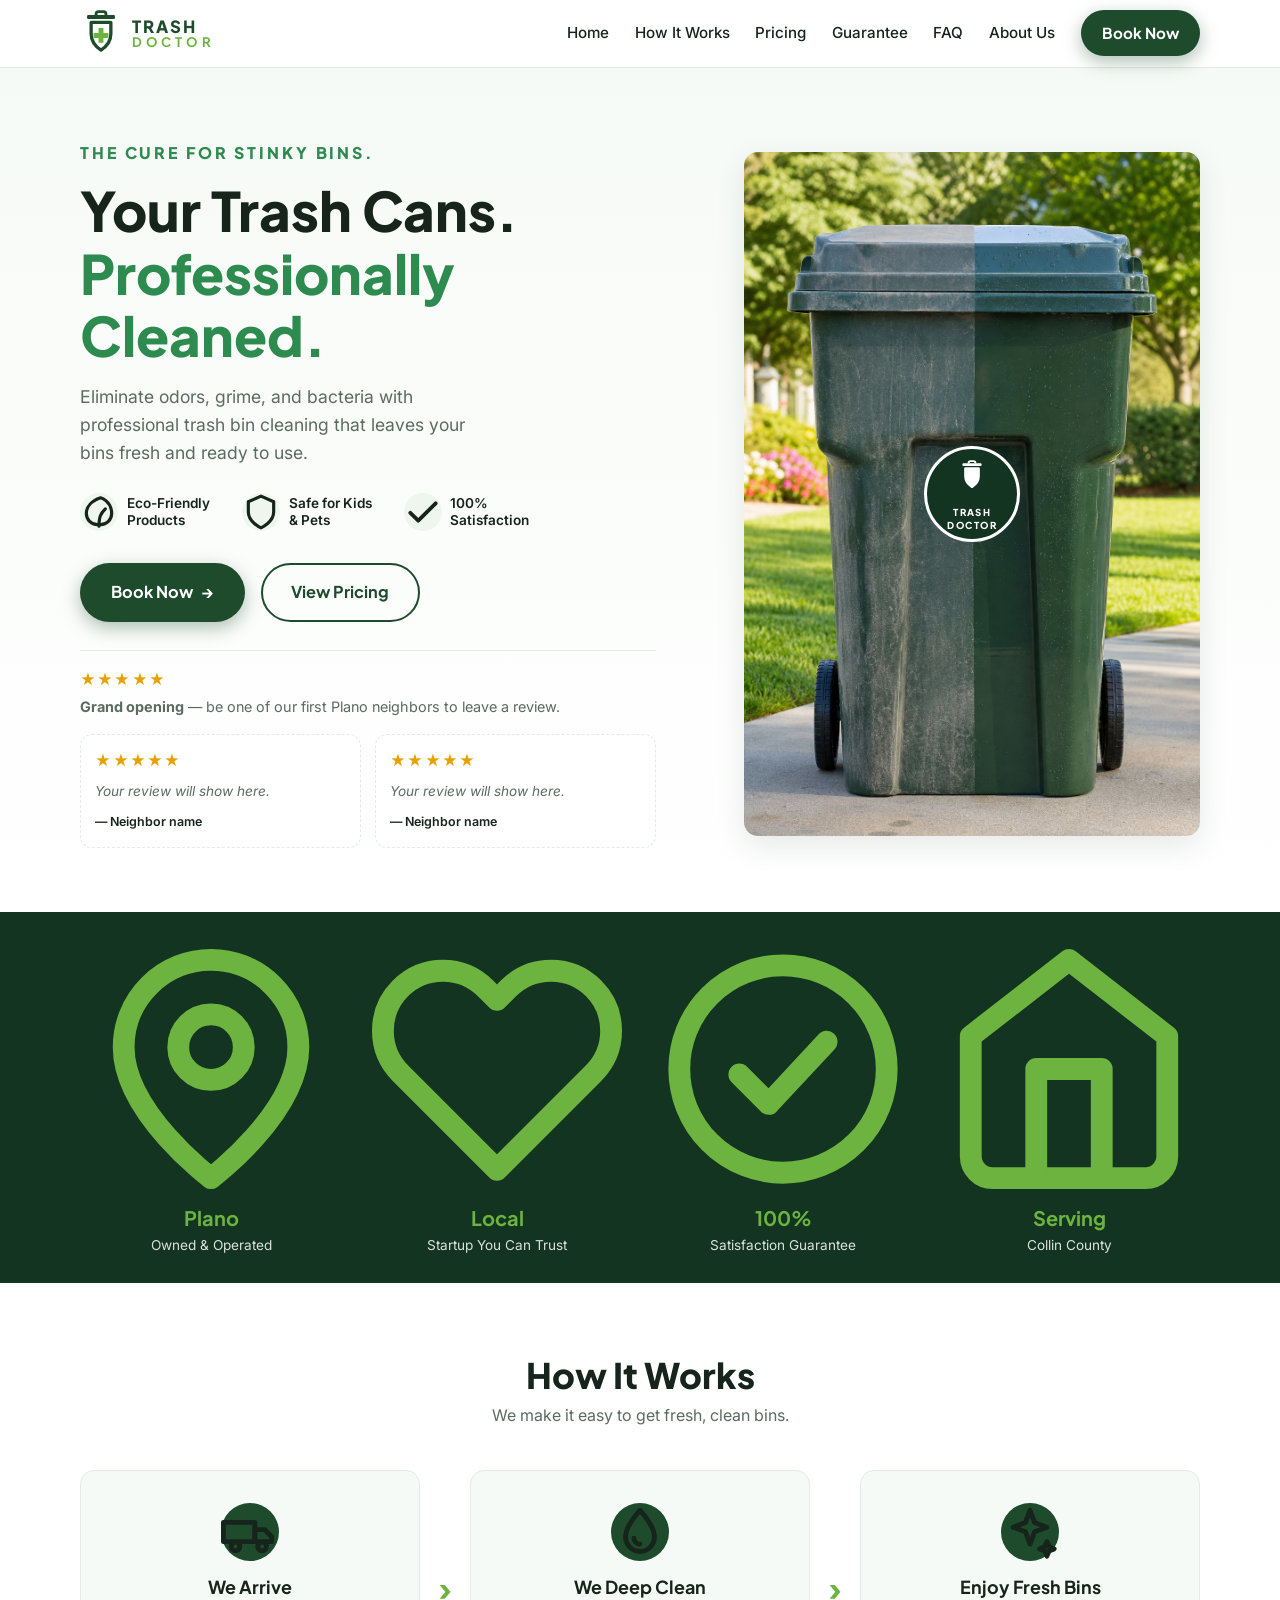
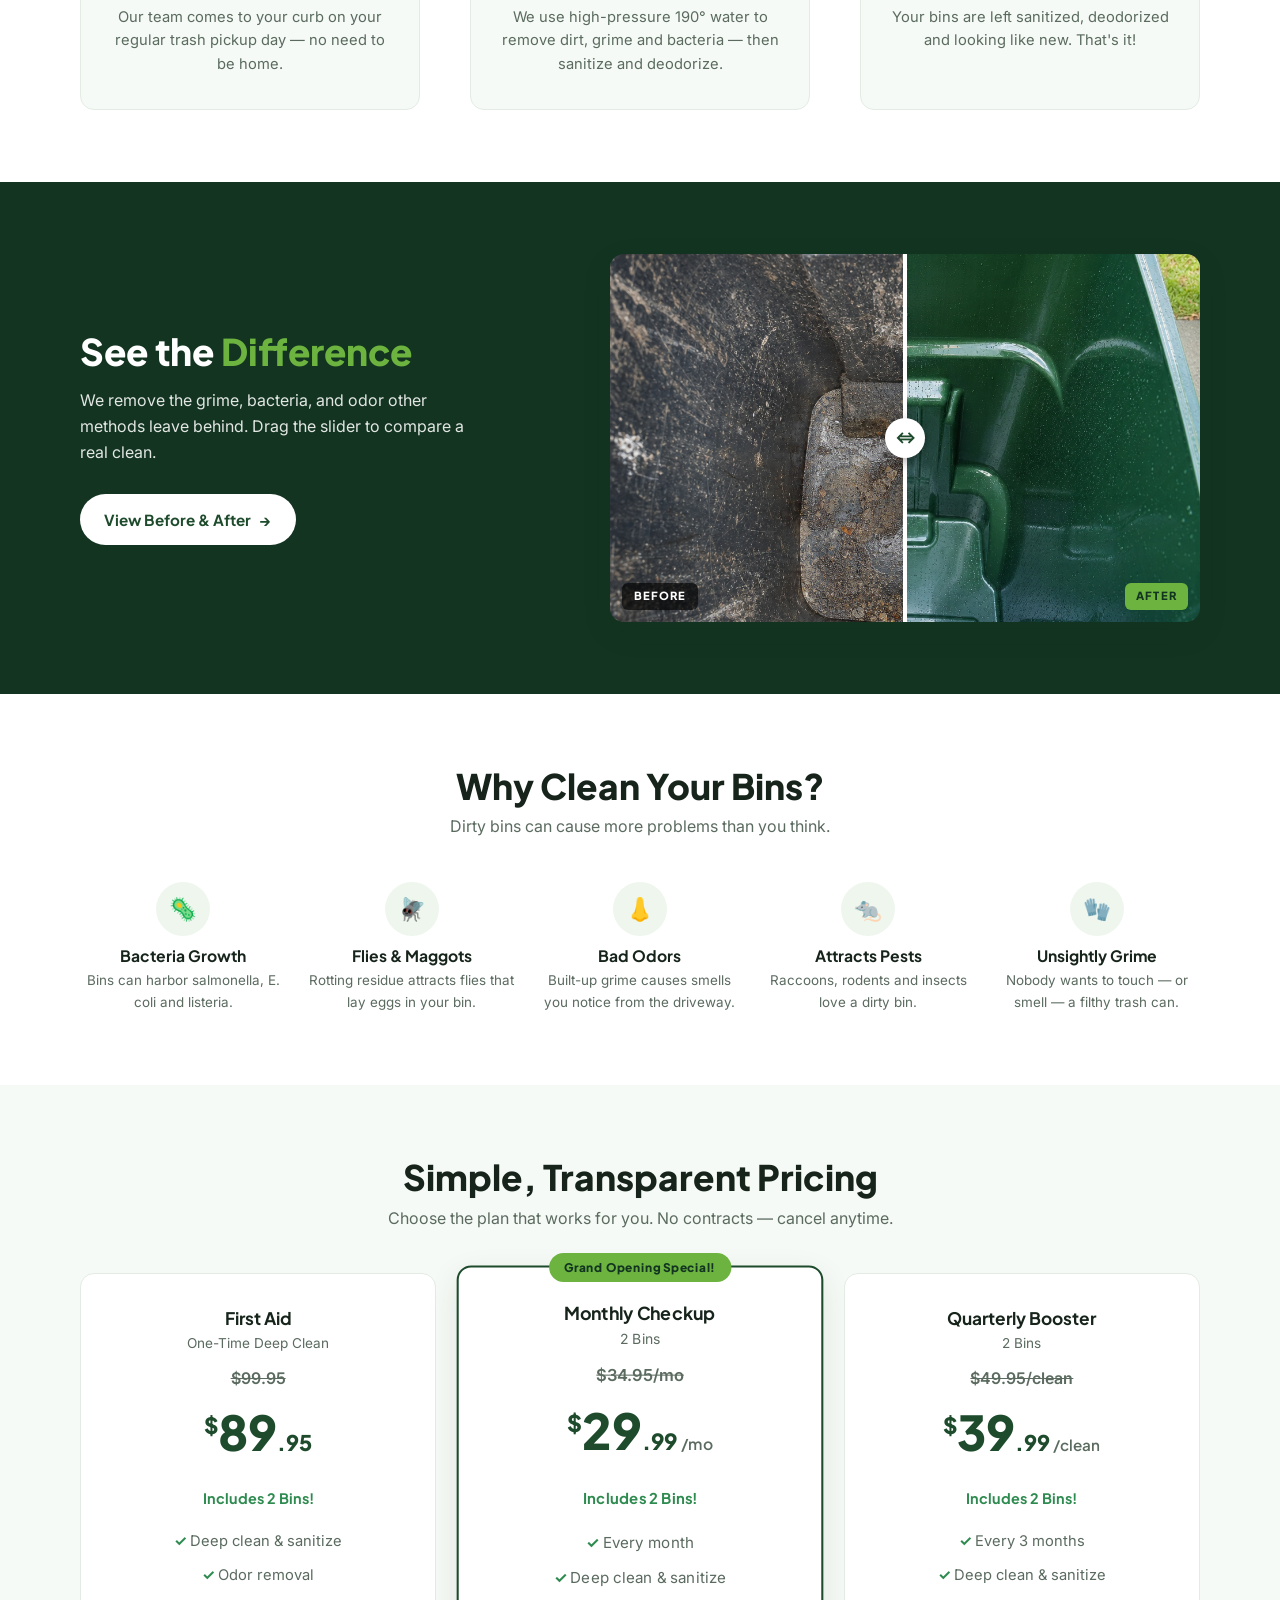
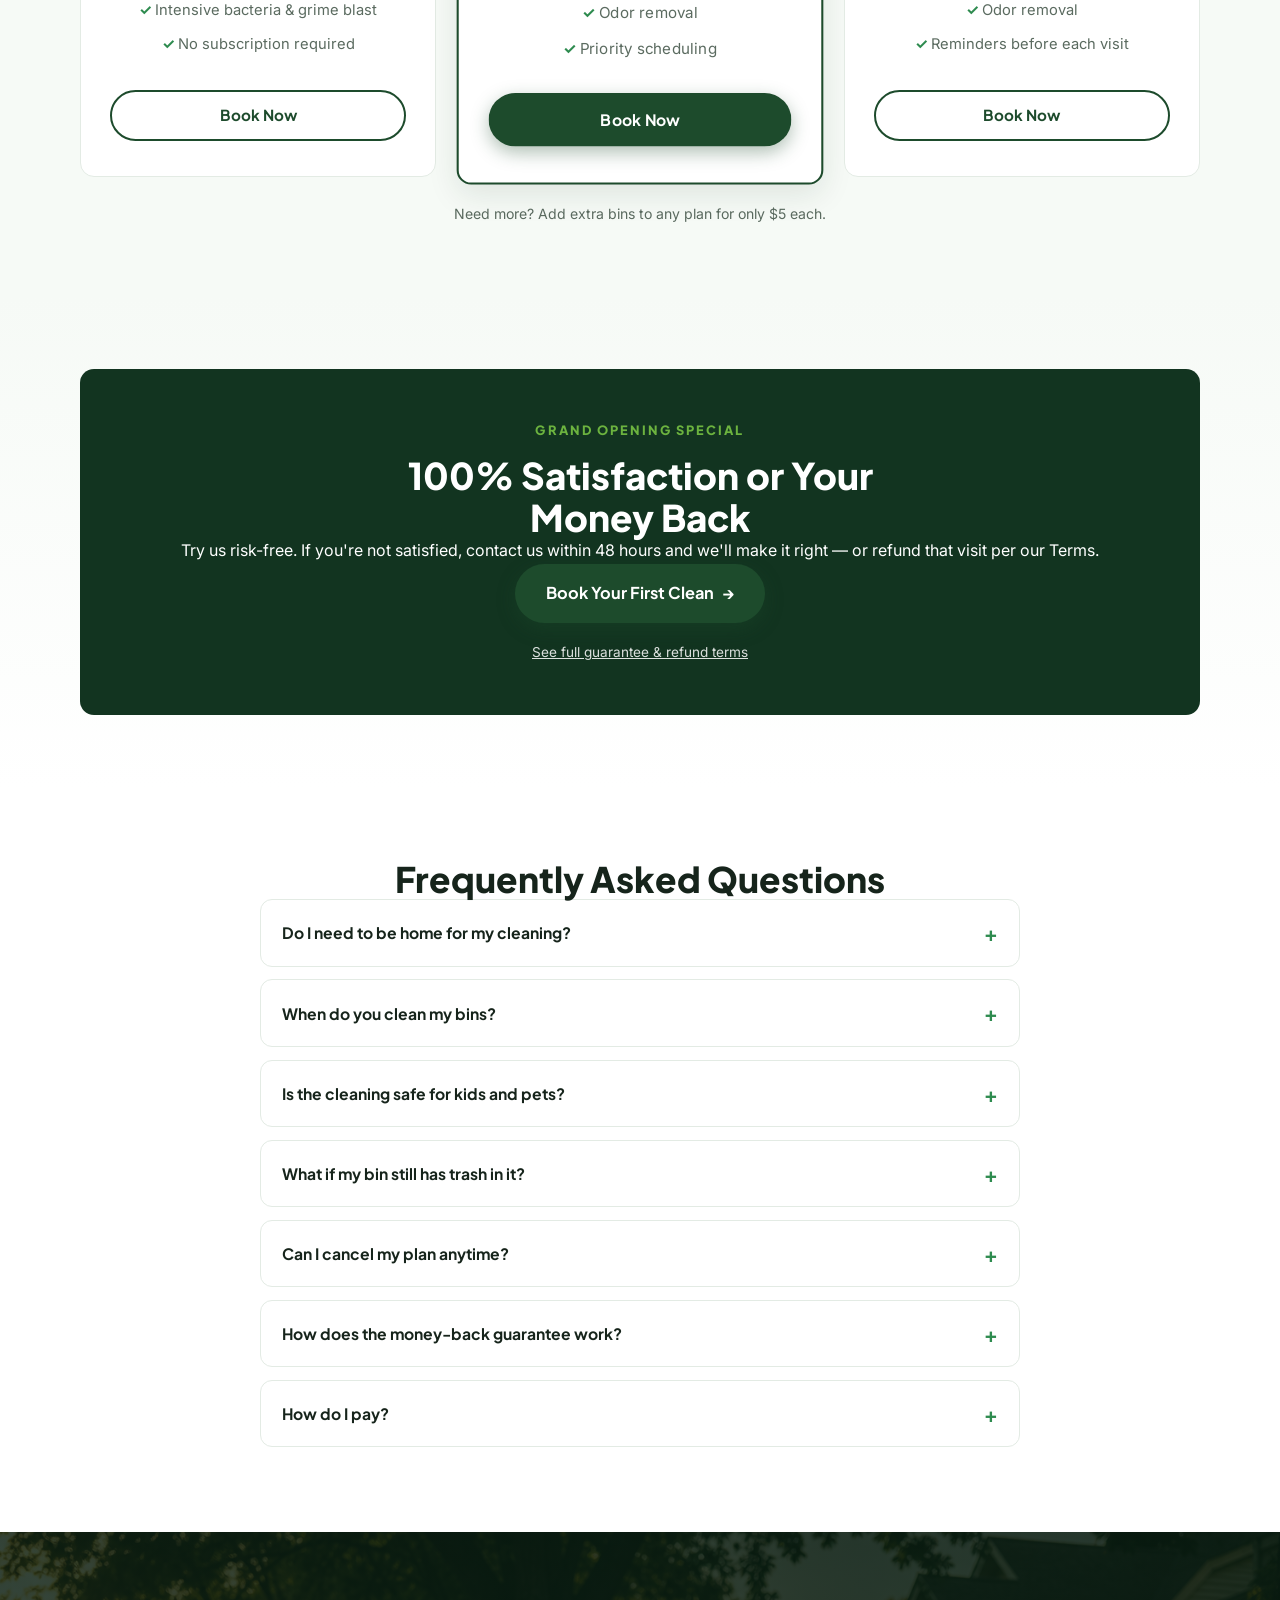
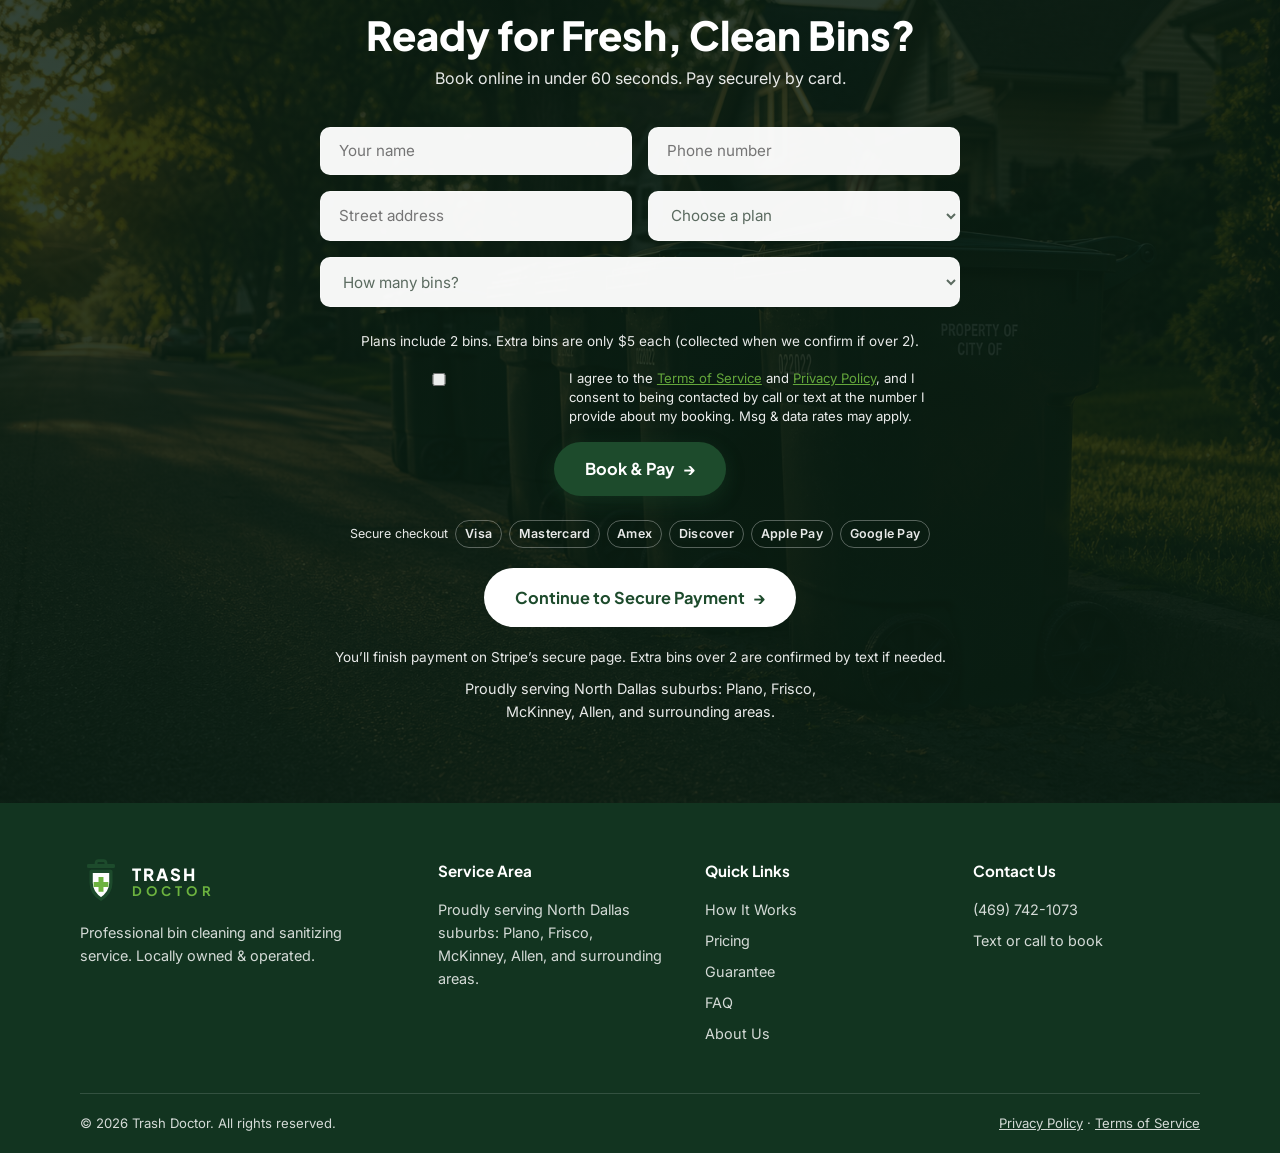
==== index.html @ 2b5799ee "Refresh hero with slogan, stronger copy, and review placeholders." ====
<!DOCTYPE html>
<html lang="en">
<head>
  <meta charset="UTF-8" />
  <meta name="viewport" content="width=device-width, initial-scale=1.0" />
  <title>Trash Doctor — Bin Cleaning &amp; Sanitizing</title>
  <meta name="description" content="Trash Doctor professionally deep cleans, sanitizes, and deodorizes your trash cans at your curb. Eco-friendly, kid &amp; pet safe. Book in under 60 seconds." />
  <link rel="icon" type="image/svg+xml" href="assets/logo.svg" />
  <link rel="preconnect" href="https://fonts.googleapis.com" />
  <link rel="preconnect" href="https://fonts.gstatic.com" crossorigin />
  <link href="https://fonts.googleapis.com/css2?family=Inter:wght@400;500;600&family=Plus+Jakarta+Sans:wght@600;700;800&display=swap" rel="stylesheet" />
  <link rel="stylesheet" href="styles.css" />
</head>
<body>

  <!-- ============ HEADER ============ -->
  <header class="site-header">
    <div class="container header-inner">
      <a href="#home" class="brand">
        <img src="assets/logo.svg" alt="Trash Doctor logo" class="brand-logo" />
        <span class="brand-text">
          <strong>TRASH</strong>
          <em>DOCTOR</em>
        </span>
      </a>

      <nav class="main-nav" id="mainNav" aria-label="Main navigation">
        <a href="#home">Home</a>
        <a href="#how-it-works">How It Works</a>
        <a href="#pricing">Pricing</a>
        <a href="#reviews">Guarantee</a>
        <a href="#faq">FAQ</a>
        <a href="#about">About Us</a>
        <a href="#book" class="btn btn-primary btn-nav">Book Now</a>
      </nav>

      <button class="nav-toggle" id="navToggle" aria-label="Open menu" aria-expanded="false">
        <span></span><span></span><span></span>
      </button>
    </div>
  </header>

  <main>
    <!-- ============ HERO ============ -->
    <section class="hero" id="home">
      <div class="container hero-grid">
        <div class="hero-copy">
          <p class="hero-slogan">The Cure for Stinky Bins.</p>
          <h1>
            Your Trash Cans.<br />
            <span class="accent">Professionally<br />Cleaned.</span>
          </h1>
          <p class="hero-sub">Eliminate odors, grime, and bacteria with professional trash bin cleaning that leaves your bins fresh and ready to use.</p>

          <ul class="hero-features">
            <li>
              <span class="feature-icon" aria-hidden="true"><svg viewBox="0 0 24 24" fill="none" stroke="currentColor" stroke-width="2" stroke-linecap="round" stroke-linejoin="round"><path d="M11 20A7 7 0 0 1 4 13c0-4 3-8 9-10 0 0 7 2 7 10a7 7 0 0 1-7 7z"/><path d="M12 21c0-6 1-8 4-11"/></svg></span>
              <span>Eco-Friendly<br />Products</span>
            </li>
            <li>
              <span class="feature-icon" aria-hidden="true"><svg viewBox="0 0 24 24" fill="none" stroke="currentColor" stroke-width="2" stroke-linecap="round" stroke-linejoin="round"><path d="M12 22s8-3.5 8-10V5.5L12 2 4 5.5V12c0 6.5 8 10 8 10z"/></svg></span>
              <span>Safe for Kids<br />&amp; Pets</span>
            </li>
            <li>
              <span class="feature-icon" aria-hidden="true"><svg viewBox="0 0 24 24" fill="none" stroke="currentColor" stroke-width="2.4" stroke-linecap="round" stroke-linejoin="round"><path d="M4 12.5l5 5L20 6.5"/></svg></span>
              <span>100%<br />Satisfaction</span>
            </li>
          </ul>

          <div class="hero-actions">
            <a href="#book" class="btn btn-primary btn-lg">Book Now <span aria-hidden="true">→</span></a>
            <a href="#pricing" class="btn btn-outline btn-lg">View Pricing</a>
          </div>

          <div class="hero-reviews" aria-label="Customer reviews">
            <div class="hero-stars" aria-hidden="true">★★★★★</div>
            <p class="hero-reviews-text">
              <strong>Grand opening</strong> — be one of our first Plano neighbors to leave a review.
            </p>
            <div class="hero-review-slots">
              <blockquote class="hero-review-slot">
                <span class="hero-stars" aria-hidden="true">★★★★★</span>
                <p>Your review will show here.</p>
                <cite>— Neighbor name</cite>
              </blockquote>
              <blockquote class="hero-review-slot">
                <span class="hero-stars" aria-hidden="true">★★★★★</span>
                <p>Your review will show here.</p>
                <cite>— Neighbor name</cite>
              </blockquote>
            </div>
          </div>
        </div>

        <div class="hero-photo reveal">
          <img src="assets/hero-bin.jpg" alt="Trash bin shown half dirty and half professionally cleaned" />
          <div class="hero-badge" aria-hidden="true">
            <img src="assets/logo.svg" alt="" />
            <span>TRASH<br />DOCTOR</span>
          </div>
        </div>
      </div>
    </section>

    <!-- ============ STATS STRIP ============ -->
    <section class="stats-strip">
      <div class="container stats-grid">
        <div class="stat">
          <svg class="stat-icon" viewBox="0 0 24 24" fill="none" stroke="currentColor" stroke-width="2" stroke-linecap="round" stroke-linejoin="round" aria-hidden="true"><path d="M20 10c0 6-8 12-8 12S4 16 4 10a8 8 0 0 1 16 0z"/><circle cx="12" cy="10" r="3"/></svg>
          <strong>Plano</strong>
          <span>Owned &amp; Operated</span>
        </div>
        <div class="stat">
          <svg class="stat-icon" viewBox="0 0 24 24" fill="none" stroke="currentColor" stroke-width="2" stroke-linecap="round" stroke-linejoin="round" aria-hidden="true"><path d="M20.84 4.61a5.5 5.5 0 0 0-7.78 0L12 5.67l-1.06-1.06a5.5 5.5 0 0 0-7.78 7.78L12 21.23l8.84-8.84a5.5 5.5 0 0 0 0-7.78z"/></svg>
          <strong>Local</strong>
          <span>Startup You Can Trust</span>
        </div>
        <div class="stat">
          <svg class="stat-icon" viewBox="0 0 24 24" fill="none" stroke="currentColor" stroke-width="2" stroke-linecap="round" stroke-linejoin="round" aria-hidden="true"><circle cx="12" cy="12" r="9.5"/><path d="M8 12.5l2.7 2.7L16 9.5"/></svg>
          <strong>100%</strong>
          <span>Satisfaction Guarantee</span>
        </div>
        <div class="stat">
          <svg class="stat-icon" viewBox="0 0 24 24" fill="none" stroke="currentColor" stroke-width="2" stroke-linecap="round" stroke-linejoin="round" aria-hidden="true"><path d="M3 9l9-7 9 7v11a2 2 0 0 1-2 2H5a2 2 0 0 1-2-2z"/><polyline points="9 22 9 12 15 12 15 22"/></svg>
          <strong>Serving</strong>
          <span>Collin County</span>
        </div>
      </div>
    </section>

    <!-- ============ HOW IT WORKS ============ -->
    <section class="section" id="how-it-works">
      <div class="container">
        <h2 class="section-title">How It Works</h2>
        <p class="section-sub">We make it easy to get fresh, clean bins.</p>

        <div class="steps">
          <article class="step-card reveal">
            <span class="step-icon" aria-hidden="true"><svg viewBox="0 0 24 24" fill="none" stroke="currentColor" stroke-width="2" stroke-linecap="round" stroke-linejoin="round"><path d="M1 8h13v8H1z"/><path d="M14 11h4l3 3v2h-7z"/><circle cx="6" cy="18" r="1.8"/><circle cx="17" cy="18" r="1.8"/></svg></span>
            <h3>We Arrive</h3>
            <p>Our team comes to your curb on your regular trash pickup day — no need to be home.</p>
          </article>
          <span class="step-arrow" aria-hidden="true">›</span>
          <article class="step-card reveal">
            <span class="step-icon" aria-hidden="true"><svg viewBox="0 0 24 24" fill="none" stroke="currentColor" stroke-width="2" stroke-linecap="round" stroke-linejoin="round"><path d="M12 3s6 6.5 6 11a6 6 0 0 1-12 0c0-4.5 6-11 6-11z"/><path d="M9.5 14.5a2.5 2.5 0 0 0 2.5 2.5"/></svg></span>
            <h3>We Deep Clean</h3>
            <p>We use high-pressure 190° water to remove dirt, grime and bacteria — then sanitize and deodorize.</p>
          </article>
          <span class="step-arrow" aria-hidden="true">›</span>
          <article class="step-card reveal">
            <span class="step-icon" aria-hidden="true"><svg viewBox="0 0 24 24" fill="none" stroke="currentColor" stroke-width="2" stroke-linecap="round" stroke-linejoin="round"><path d="M12 3l1.9 5.1L19 10l-5.1 1.9L12 17l-1.9-5.1L5 10l5.1-1.9z"/><path d="M19 16l.9 2.1L22 19l-2.1.9L19 22l-.9-2.1L16 19l2.1-.9z"/></svg></span>
            <h3>Enjoy Fresh Bins</h3>
            <p>Your bins are left sanitized, deodorized and looking like new. That's it!</p>
          </article>
        </div>
      </div>
    </section>

    <!-- ============ BEFORE / AFTER ============ -->
    <section class="section difference" id="difference">
      <div class="container difference-grid">
        <div class="difference-copy">
          <h2>See the <span class="accent-light">Difference</span></h2>
          <p>We remove the grime, bacteria, and odor other methods leave behind. Drag the slider to compare a real clean.</p>
          <a href="#book" class="btn btn-light">View Before &amp; After <span aria-hidden="true">→</span></a>
        </div>

        <div class="ba-slider" id="baSlider" aria-label="Before and after comparison slider">
          <img src="assets/before-bin.jpg" alt="Inside of a dirty trash bin before cleaning" class="ba-before" />
          <div class="ba-after-wrap">
            <img src="assets/after-bin.jpg" alt="Inside of a spotless trash bin after cleaning" class="ba-after" />
          </div>
          <div class="ba-handle" aria-hidden="true"><span>⇔</span></div>
          <span class="ba-tag ba-tag-before">BEFORE</span>
          <span class="ba-tag ba-tag-after">AFTER</span>
        </div>
      </div>
    </section>

    <!-- ============ WHY CLEAN ============ -->
    <section class="section" id="about">
      <div class="container">
        <h2 class="section-title">Why Clean Your Bins?</h2>
        <p class="section-sub">Dirty bins can cause more problems than you think.</p>

        <div class="reasons">
          <div class="reason reveal">
            <span class="reason-icon" aria-hidden="true">🦠</span>
            <h3>Bacteria Growth</h3>
            <p>Bins can harbor salmonella, E. coli and listeria.</p>
          </div>
          <div class="reason reveal">
            <span class="reason-icon" aria-hidden="true">🪰</span>
            <h3>Flies &amp; Maggots</h3>
            <p>Rotting residue attracts flies that lay eggs in your bin.</p>
          </div>
          <div class="reason reveal">
            <span class="reason-icon" aria-hidden="true">👃</span>
            <h3>Bad Odors</h3>
            <p>Built-up grime causes smells you notice from the driveway.</p>
          </div>
          <div class="reason reveal">
            <span class="reason-icon" aria-hidden="true">🐀</span>
            <h3>Attracts Pests</h3>
            <p>Raccoons, rodents and insects love a dirty bin.</p>
          </div>
          <div class="reason reveal">
            <span class="reason-icon" aria-hidden="true">🧤</span>
            <h3>Unsightly Grime</h3>
            <p>Nobody wants to touch — or smell — a filthy trash can.</p>
          </div>
        </div>
      </div>
    </section>

    <!-- ============ PRICING ============ -->
    <section class="section pricing" id="pricing">
      <div class="container">
        <h2 class="section-title">Simple, Transparent Pricing</h2>
        <p class="section-sub">Choose the plan that works for you. No contracts — cancel anytime.</p>

        <div class="price-grid">
          <article class="price-card reveal">
            <h3>First Aid</h3>
            <p class="price-tagline">One-Time Deep Clean</p>
            <p class="price-was">$99.95</p>
            <div class="price"><sup>$</sup>89<span class="cents">.95</span></div>
            <p class="price-includes">Includes 2 Bins!</p>
            <ul>
              <li>Deep clean &amp; sanitize</li>
              <li>Odor removal</li>
              <li>Intensive bacteria &amp; grime blast</li>
              <li>No subscription required</li>
            </ul>
            <a href="#book" class="btn btn-outline">Book Now</a>
          </article>

          <article class="price-card featured reveal">
            <span class="badge">Grand Opening Special!</span>
            <h3>Monthly Checkup</h3>
            <p class="price-tagline">2 Bins</p>
            <p class="price-was">$34.95/mo</p>
            <div class="price"><sup>$</sup>29<span class="cents">.99</span><span class="per">/mo</span></div>
            <p class="price-includes">Includes 2 Bins!</p>
            <ul>
              <li>Every month</li>
              <li>Deep clean &amp; sanitize</li>
              <li>Odor removal</li>
              <li>Priority scheduling</li>
            </ul>
            <a href="#book" class="btn btn-primary">Book Now</a>
          </article>

          <article class="price-card reveal">
            <h3>Quarterly Booster</h3>
            <p class="price-tagline">2 Bins</p>
            <p class="price-was">$49.95/clean</p>
            <div class="price"><sup>$</sup>39<span class="cents">.99</span><span class="per">/clean</span></div>
            <p class="price-includes">Includes 2 Bins!</p>
            <ul>
              <li>Every 3 months</li>
              <li>Deep clean &amp; sanitize</li>
              <li>Odor removal</li>
              <li>Reminders before each visit</li>
            </ul>
            <a href="#book" class="btn btn-outline">Book Now</a>
          </article>
        </div>
        <p class="price-note">Need more? Add extra bins to any plan for only $5 each.</p>
      </div>
    </section>

    <!-- ============ GUARANTEE / GRAND OPENING ============ -->
    <section class="section guarantee" id="reviews">
      <div class="container">
        <div class="guarantee-banner reveal">
          <p class="guarantee-eyebrow">Grand Opening Special</p>
          <h2>100% Satisfaction or Your Money Back</h2>
          <p class="guarantee-lead">Try us risk-free. If you're not satisfied, contact us within 48 hours and we'll make it right — or refund that visit per our Terms.</p>
          <a href="#book" class="btn btn-primary btn-lg">Book Your First Clean <span aria-hidden="true">→</span></a>
          <p class="guarantee-legal"><a href="terms.html">See full guarantee &amp; refund terms</a></p>
        </div>
      </div>
    </section>

    <!-- ============ FAQ ============ -->
    <section class="section faq" id="faq">
      <div class="container container-narrow">
        <h2 class="section-title">Frequently Asked Questions</h2>

        <details class="faq-item">
          <summary>Do I need to be home for my cleaning?</summary>
          <p>Nope! Just leave your bins at the curb after your trash pickup and we'll take care of the rest. You'll get a text when your bins are sparkling clean.</p>
        </details>
        <details class="faq-item">
          <summary>When do you clean my bins?</summary>
          <p>We schedule cleanings on the same day as your regular trash pickup, right after your bins are emptied.</p>
        </details>
        <details class="faq-item">
          <summary>Is the cleaning safe for kids and pets?</summary>
          <p>We use eco-conscious, biodegradable products intended to be appropriate for residential properties. Please keep kids and pets away from wet bins and equipment during and right after service.</p>
        </details>
        <details class="faq-item">
          <summary>What if my bin still has trash in it?</summary>
          <p>No worries — we'll take care of it. If there's still a little trash left in your bin, we'll bag it up and get rid of it before we give your bin a deep clean. Easy as that.</p>
        </details>
        <details class="faq-item">
          <summary>Can I cancel my plan anytime?</summary>
          <p>Absolutely. There are no long-term contracts — pause or cancel your plan by contacting us. Please give reasonable notice before a scheduled visit when you can.</p>
        </details>
        <details class="faq-item">
          <summary>How does the money-back guarantee work?</summary>
          <p>If you're not satisfied after a cleaning, contact us within 48 hours at (469) 742-1073. We'll try a re-clean first when that makes sense. If we still can't make it right, we may refund that service visit. Full details are in our <a href="terms.html">Terms of Service</a>.</p>
        </details>
        <details class="faq-item">
          <summary>How do I pay?</summary>
          <p>After you submit your booking, you’ll go to our secure Stripe checkout to pay by card (Visa, Mastercard, Amex, Discover) or Apple Pay / Google Pay where available. Plan prices cover 2 bins; if you need more, we’ll confirm the small extra-bin fee before or after checkout.</p>
        </details>
      </div>
    </section>

    <!-- ============ CTA / BOOKING ============ -->
    <section class="cta" id="book">
      <div class="cta-bg" aria-hidden="true"></div>
      <div class="container cta-inner">
        <h2>Ready for Fresh, Clean Bins?</h2>
        <p>Book online in under 60 seconds. Pay securely by card.</p>

        <form class="book-form" id="bookForm">
          <div class="form-row">
            <input type="text" name="name" placeholder="Your name" required />
            <input type="tel" name="phone" placeholder="Phone number" required />
          </div>
          <div class="form-row">
            <input type="text" name="address" placeholder="Street address" required />
            <select name="plan" id="planSelect" required>
              <option value="" disabled selected>Choose a plan</option>
              <option value="monthly">Monthly Checkup — $29.99/mo (includes 2 bins)</option>
              <option value="quarterly">Quarterly Booster — $39.99/clean (includes 2 bins)</option>
              <option value="firstaid">First Aid (One-Time Deep Clean) — $89.95 (includes 2 bins)</option>
            </select>
          </div>
          <div class="form-row form-row-single">
            <select name="bins" required>
              <option value="" disabled selected>How many bins?</option>
              <option value="1">1 bin</option>
              <option value="2">2 bins (included in plan)</option>
              <option value="3">3 bins (+$5)</option>
              <option value="4">4 bins (+$10)</option>
              <option value="5">5 bins (+$15)</option>
              <option value="6">6 bins (+$20)</option>
              <option value="7+">7+ bins (we'll confirm price)</option>
            </select>
          </div>
          <p class="form-hint">Plans include 2 bins. Extra bins are only $5 each (collected when we confirm if over 2).</p>
          <label class="form-consent">
            <input type="checkbox" name="consent" required />
            <span>I agree to the <a href="terms.html" target="_blank" rel="noopener">Terms of Service</a> and <a href="privacy.html" target="_blank" rel="noopener">Privacy Policy</a>, and I consent to being contacted by call or text at the number I provide about my booking. Msg &amp; data rates may apply.</span>
          </label>
          <button type="submit" class="btn btn-primary btn-lg">Book &amp; Pay <span aria-hidden="true">→</span></button>
          <p class="pay-methods" aria-label="Accepted payment methods">
            <span>Secure checkout</span>
            <span class="pay-pill">Visa</span>
            <span class="pay-pill">Mastercard</span>
            <span class="pay-pill">Amex</span>
            <span class="pay-pill">Discover</span>
            <span class="pay-pill">Apple Pay</span>
            <span class="pay-pill">Google Pay</span>
          </p>
          <p class="form-success" id="formSuccess" hidden></p>
          <div class="pay-next" id="payNext" hidden>
            <a class="btn btn-light btn-lg" id="payLink" href="#" rel="noopener">Continue to Secure Payment <span aria-hidden="true">→</span></a>
            <p class="form-hint">You’ll finish payment on Stripe’s secure page. Extra bins over 2 are confirmed by text if needed.</p>
          </div>
        </form>
        <p class="service-area-line">Proudly serving North Dallas suburbs: Plano, Frisco, McKinney, Allen, and surrounding areas.</p>
      </div>
    </section>
  </main>

  <!-- ============ FOOTER ============ -->
  <footer class="site-footer">
    <div class="container footer-grid">
      <div class="footer-brand">
        <a href="#home" class="brand brand-light">
          <img src="assets/logo.svg" alt="Trash Doctor logo" class="brand-logo" />
          <span class="brand-text">
            <strong>TRASH</strong>
            <em>DOCTOR</em>
          </span>
        </a>
        <p>Professional bin cleaning and sanitizing service. Locally owned &amp; operated.</p>
      </div>

      <div class="footer-col">
        <h4>Service Area</h4>
        <ul>
          <li>Proudly serving North Dallas suburbs: Plano, Frisco, McKinney, Allen, and surrounding areas.</li>
        </ul>
      </div>

      <div class="footer-col">
        <h4>Quick Links</h4>
        <ul>
          <li><a href="#how-it-works">How It Works</a></li>
          <li><a href="#pricing">Pricing</a></li>
          <li><a href="#reviews">Guarantee</a></li>
          <li><a href="#faq">FAQ</a></li>
          <li><a href="#about">About Us</a></li>
        </ul>
      </div>

      <div class="footer-col">
        <h4>Contact Us</h4>
        <ul>
          <li><a href="tel:+14697421073">(469) 742-1073</a></li>
          <li>Text or call to book</li>
        </ul>
      </div>
    </div>
    <div class="container footer-bottom">
      <p>© 2026 Trash Doctor. All rights reserved.</p>
      <p><a href="privacy.html">Privacy Policy</a> · <a href="terms.html">Terms of Service</a></p>
    </div>
  </footer>

  <script src="script.js"></script>
</body>
</html>
---- styles.css ----
/* ============ Design tokens ============ */
:root {
  --green-900: #123420;
  --green-800: #1d4b2c;
  --green-700: #23603a;
  --green-500: #2e8b4f;
  --green-accent: #6cb33f;
  --green-tint: #eef6ee;
  --ink: #16241b;
  --ink-soft: #5b6b60;
  --line: #e3ebe4;
  --white: #ffffff;
  --radius: 14px;
  --shadow: 0 10px 30px rgba(18, 52, 32, 0.10);
  --font-head: "Plus Jakarta Sans", system-ui, sans-serif;
  --font-body: "Inter", system-ui, sans-serif;
}

* { box-sizing: border-box; margin: 0; padding: 0; }

html { scroll-behavior: smooth; }

body {
  font-family: var(--font-body);
  color: var(--ink);
  background: var(--white);
  line-height: 1.6;
  -webkit-font-smoothing: antialiased;
}

img { max-width: 100%; display: block; }

.container {
  width: min(1120px, 92%);
  margin-inline: auto;
}

.container-narrow { max-width: 760px; }

h1, h2, h3 { font-family: var(--font-head); line-height: 1.15; }

.accent { color: var(--green-500); }
.accent-light { color: var(--green-accent); }

/* ============ Buttons ============ */
.btn {
  display: inline-flex;
  align-items: center;
  gap: .5rem;
  font-family: var(--font-head);
  font-weight: 700;
  font-size: .95rem;
  padding: .72rem 1.4rem;
  border-radius: 999px;
  border: 2px solid transparent;
  cursor: pointer;
  text-decoration: none;
  transition: transform .15s ease, box-shadow .15s ease, background .15s ease;
}

.btn:hover { transform: translateY(-2px); }

.btn-primary {
  background: var(--green-800);
  color: var(--white);
  box-shadow: 0 6px 18px rgba(29, 75, 44, .35);
}
.btn-primary:hover { background: var(--green-700); }

.btn-outline {
  border-color: var(--green-800);
  color: var(--green-800);
  background: transparent;
}
.btn-outline:hover { background: var(--green-tint); }

.btn-light {
  background: var(--white);
  color: var(--green-800);
}

.btn-lg { padding: .9rem 1.8rem; font-size: 1.02rem; }

/* ============ Header ============ */
.site-header {
  position: sticky;
  top: 0;
  z-index: 50;
  background: rgba(255, 255, 255, .92);
  backdrop-filter: blur(10px);
  border-bottom: 1px solid var(--line);
}

.header-inner {
  display: flex;
  align-items: center;
  justify-content: space-between;
  padding-block: .65rem;
}

.brand {
  display: flex;
  align-items: center;
  gap: .6rem;
  text-decoration: none;
}

.brand-logo { width: 42px; height: 46px; }

.brand-text {
  font-family: var(--font-head);
  line-height: 1.05;
  display: flex;
  flex-direction: column;
}
.brand-text strong {
  color: var(--green-800);
  font-weight: 800;
  font-size: 1.05rem;
  letter-spacing: .12em;
}
.brand-text em {
  color: var(--green-accent);
  font-style: normal;
  font-weight: 700;
  font-size: .82rem;
  letter-spacing: .3em;
}

.main-nav {
  display: flex;
  align-items: center;
  gap: 1.6rem;
}
.main-nav a:not(.btn) {
  text-decoration: none;
  color: var(--ink);
  font-weight: 500;
  font-size: .95rem;
}
.main-nav a:not(.btn):hover { color: var(--green-500); }
.btn-nav { padding: .55rem 1.2rem; }

.nav-toggle {
  display: none;
  flex-direction: column;
  gap: 5px;
  background: none;
  border: 0;
  cursor: pointer;
  padding: 6px;
}
.nav-toggle span {
  width: 24px; height: 3px;
  border-radius: 2px;
  background: var(--green-800);
}

/* ============ Hero ============ */
.hero {
  background: linear-gradient(180deg, #f6faf6 0%, var(--white) 100%);
  overflow: hidden;
}

.hero-grid {
  display: grid;
  grid-template-columns: 1.15fr .85fr;
  gap: 3rem;
  align-items: center;
  padding-block: 4.5rem 4rem;
}

.hero h1 {
  font-size: clamp(2.2rem, 4.6vw, 3.4rem);
  font-weight: 800;
  color: var(--ink);
}

.hero-slogan {
  font-family: var(--font-head);
  font-size: clamp(.85rem, 1.6vw, 1rem);
  font-weight: 800;
  letter-spacing: .18em;
  text-transform: uppercase;
  color: var(--green-500);
  margin-bottom: .85rem;
}

.hero-sub {
  margin-top: 1rem;
  font-size: 1.1rem;
  color: var(--ink-soft);
  max-width: 38ch;
}

.hero-features {
  list-style: none;
  display: flex;
  gap: 2rem;
  margin-top: 1.6rem;
}
.hero-features li {
  display: flex;
  align-items: center;
  gap: .55rem;
  font-size: .85rem;
  font-weight: 600;
  color: var(--ink);
  line-height: 1.25;
}
.feature-icon {
  display: grid;
  place-items: center;
  width: 38px; height: 38px;
  border-radius: 50%;
  background: var(--green-tint);
  font-size: 1.05rem;
}

.hero-actions {
  display: flex;
  gap: 1rem;
  margin-top: 2rem;
  flex-wrap: wrap;
}

.hero-reviews {
  margin-top: 1.75rem;
  padding-top: 1.35rem;
  border-top: 1px solid var(--line);
  max-width: 36rem;
}

.hero-stars {
  color: #e6a100;
  letter-spacing: .08em;
  font-size: .95rem;
  line-height: 1;
}

.hero-reviews-text {
  margin-top: .45rem;
  font-size: .9rem;
  color: var(--ink-soft);
}

.hero-review-slots {
  display: grid;
  grid-template-columns: 1fr 1fr;
  gap: .85rem;
  margin-top: 1rem;
}

.hero-review-slot {
  margin: 0;
  padding: .85rem .9rem;
  border: 1px dashed var(--line);
  border-radius: 12px;
  background: rgba(255,255,255,.65);
}

.hero-review-slot p {
  margin: .45rem 0 .35rem;
  font-size: .85rem;
  color: var(--ink-soft);
  font-style: italic;
}

.hero-review-slot cite {
  font-style: normal;
  font-size: .78rem;
  font-weight: 600;
  color: var(--ink);
}

.hero-photo {
  position: relative;
  border-radius: var(--radius);
  overflow: hidden;
  box-shadow: var(--shadow);
}
.hero-photo img { width: 100%; height: 100%; object-fit: cover; }

.hero-badge {
  position: absolute;
  top: 50%; left: 50%;
  translate: -50% -50%;
  background: var(--green-900);
  color: var(--white);
  border: 3px solid var(--white);
  border-radius: 50%;
  width: 96px; height: 96px;
  display: grid;
  place-items: center;
  text-align: center;
  font-family: var(--font-head);
  font-weight: 800;
  font-size: .6rem;
  letter-spacing: .15em;
  line-height: 1.3;
  padding-top: .2rem;
}
.hero-badge img { width: 28px; height: 30px; filter: brightness(0) invert(1); }

/* ============ Stats strip ============ */
.stats-strip {
  background: var(--green-900);
  color: var(--white);
  padding-block: 1.6rem;
}

.stats-grid {
  display: grid;
  grid-template-columns: repeat(4, 1fr);
  gap: 1.5rem;
  text-align: center;
}

.stat {
  display: flex;
  flex-direction: column;
  align-items: center;
  gap: .1rem;
}
.stat-icon { font-size: 1.25rem; color: var(--green-accent); }
.stat strong {
  font-family: var(--font-head);
  font-size: 1.25rem;
  color: var(--green-accent);
}
.stat span:last-child { font-size: .85rem; opacity: .85; }

/* ============ Sections ============ */
.section { padding-block: 4.5rem; }

.section-title {
  text-align: center;
  font-size: clamp(1.6rem, 3vw, 2.2rem);
  font-weight: 800;
}

.section-sub {
  text-align: center;
  color: var(--ink-soft);
  margin-top: .5rem;
  margin-bottom: 2.6rem;
}

/* ============ How it works ============ */
.steps {
  display: grid;
  grid-template-columns: 1fr auto 1fr auto 1fr;
  gap: 1.2rem;
  align-items: stretch;
}

.step-card {
  background: #f6faf6;
  border: 1px solid var(--line);
  border-radius: var(--radius);
  padding: 2rem 1.6rem;
  text-align: center;
}
.step-icon {
  display: inline-grid;
  place-items: center;
  width: 58px; height: 58px;
  border-radius: 50%;
  background: var(--green-800);
  font-size: 1.5rem;
  margin-bottom: 1rem;
}
.step-card h3 { font-size: 1.12rem; margin-bottom: .5rem; }
.step-card p { font-size: .92rem; color: var(--ink-soft); }

.step-arrow {
  align-self: center;
  font-size: 2rem;
  color: var(--green-accent);
  font-weight: 700;
}

/* ============ Before / After ============ */
.difference {
  background: var(--green-900);
  color: var(--white);
}

.difference-grid {
  display: grid;
  grid-template-columns: .9fr 1.1fr;
  gap: 3rem;
  align-items: center;
}

.difference-copy h2 {
  font-size: clamp(1.7rem, 3vw, 2.3rem);
  font-weight: 800;
}
.difference-copy p {
  margin-block: 1rem 1.8rem;
  opacity: .88;
  max-width: 40ch;
}

.ba-slider {
  position: relative;
  border-radius: var(--radius);
  overflow: hidden;
  aspect-ratio: 16 / 10;
  box-shadow: var(--shadow);
  user-select: none;
  touch-action: none;
  cursor: ew-resize;
}
.ba-slider img {
  position: absolute;
  inset: 0;
  width: 100%; height: 100%;
  object-fit: cover;
  pointer-events: none;
}
.ba-after-wrap {
  position: absolute;
  inset: 0;
  overflow: hidden;
  clip-path: inset(0 0 0 50%);
}
.ba-handle {
  position: absolute;
  top: 0; bottom: 0;
  left: 50%;
  width: 4px;
  background: var(--white);
  translate: -50% 0;
}
.ba-handle span {
  position: absolute;
  top: 50%; left: 50%;
  translate: -50% -50%;
  background: var(--white);
  color: var(--green-800);
  width: 40px; height: 40px;
  border-radius: 50%;
  display: grid;
  place-items: center;
  font-weight: 700;
  box-shadow: 0 4px 12px rgba(0,0,0,.3);
}
.ba-tag {
  position: absolute;
  bottom: 12px;
  font-family: var(--font-head);
  font-size: .7rem;
  font-weight: 800;
  letter-spacing: .1em;
  padding: .3rem .7rem;
  border-radius: 6px;
}
.ba-tag-before { left: 12px; background: rgba(0,0,0,.65); color: var(--white); }
.ba-tag-after { right: 12px; background: var(--green-accent); color: var(--green-900); }

/* ============ Why clean ============ */
.reasons {
  display: grid;
  grid-template-columns: repeat(5, 1fr);
  gap: 1.4rem;
  text-align: center;
}

.reason-icon {
  display: inline-grid;
  place-items: center;
  width: 54px; height: 54px;
  border-radius: 50%;
  background: var(--green-tint);
  font-size: 1.4rem;
  margin-bottom: .7rem;
}
.reason h3 { font-size: .98rem; margin-bottom: .35rem; }
.reason p { font-size: .84rem; color: var(--ink-soft); }

/* ============ Pricing ============ */
.pricing { background: #f6faf6; }

.price-grid {
  display: grid;
  grid-template-columns: repeat(3, 1fr);
  gap: 1.6rem;
  align-items: stretch;
}

.price-card {
  position: relative;
  background: var(--white);
  border: 1px solid var(--line);
  border-radius: var(--radius);
  padding: 2.2rem 1.8rem;
  display: flex;
  flex-direction: column;
  text-align: center;
}

.price-card.featured {
  border: 2px solid var(--green-800);
  box-shadow: var(--shadow);
  transform: scale(1.03);
}

.price-card .badge {
  position: absolute;
  top: -14px; left: 50%;
  translate: -50% 0;
  background: var(--green-accent);
  color: var(--green-900);
  font-family: var(--font-head);
  font-size: .72rem;
  font-weight: 800;
  letter-spacing: .05em;
  padding: .3rem .9rem;
  border-radius: 999px;
  white-space: nowrap;
}

.price-card h3 { font-size: 1.08rem; }

.price-tagline {
  font-size: .85rem;
  color: var(--ink-soft);
  margin-top: .25rem;
}

.price-was {
  margin-top: .7rem;
  margin-bottom: 0;
  font-size: 1rem;
  font-weight: 600;
  color: var(--ink-soft);
  text-decoration: line-through;
}

.price-includes {
  font-family: var(--font-head);
  font-size: .9rem;
  font-weight: 700;
  color: var(--green-500);
  margin-bottom: .9rem;
}

.price {
  font-family: var(--font-head);
  font-size: 3rem;
  font-weight: 800;
  color: var(--green-800);
  margin-block: .15rem 1rem;
}
.price sup { font-size: 1.4rem; top: -1.1em; }
.price .cents {
  font-size: 1.35rem;
  font-weight: 800;
  color: var(--green-800);
}
.price .per {
  font-size: .95rem;
  font-weight: 600;
  color: var(--ink-soft);
  margin-left: .2rem;
}

.price-card ul {
  list-style: none;
  margin-bottom: 1.6rem;
  flex: 1;
}
.price-card li {
  font-size: .92rem;
  color: var(--ink-soft);
  padding-block: .34rem;
}
.price-card li::before {
  content: "✓ ";
  color: var(--green-500);
  font-weight: 700;
}
.price-card .btn { justify-content: center; }

.price-note {
  text-align: center;
  color: var(--ink-soft);
  font-size: .88rem;
  margin-top: 1.6rem;
}

/* ============ Guarantee / Grand Opening ============ */
.guarantee {
  background: linear-gradient(180deg, #f6faf6 0%, var(--white) 100%);
}

.guarantee-banner {
  text-align: center;
  background: var(--green-900);
  color: var(--white);
  border-radius: var(--radius);
  padding: 3.2rem 2rem;
}

.guarantee-eyebrow {
  font-family: var(--font-head);
  font-size: .8rem;
  font-weight: 800;
  letter-spacing: .16em;
  text-transform: uppercase;
  color: var(--green-accent);
  margin-bottom: .8rem;
}

.guarantee-banner h2 {
  font-size: clamp(1.6rem, 3vw, 2.3rem);
  font-weight: 800;
  max-width: 18ch;
  margin-inline: auto;
}

.guarantee-legal {
  margin-top: 1.2rem;
  font-size: .85rem;
}
.guarantee-legal a {
  color: rgba(255,255,255,.85);
  text-decoration: underline;
}
.guarantee-legal a:hover { color: var(--green-accent); }

.form-consent {
  display: flex;
  gap: .7rem;
  align-items: flex-start;
  text-align: left;
  font-size: .82rem;
  line-height: 1.45;
  opacity: .92;
  max-width: 640px;
}
.form-consent input {
  margin-top: .25rem;
  width: auto;
  accent-color: var(--green-accent);
}
.form-consent a {
  color: var(--green-accent);
}

/* ============ Legal pages ============ */
.legal-page {
  padding-block: 3.5rem 4.5rem;
  background: linear-gradient(180deg, #f6faf6 0%, var(--white) 120px);
}
.legal-page h1 {
  font-size: clamp(1.8rem, 3vw, 2.4rem);
  font-weight: 800;
  color: var(--green-800);
}
.legal-meta {
  color: var(--ink-soft);
  font-size: .9rem;
  margin: .6rem 0 1.6rem;
}
.legal-page h2 {
  font-size: 1.15rem;
  margin-top: 2rem;
  margin-bottom: .6rem;
  color: var(--green-800);
}
.legal-page p,
.legal-page li {
  color: var(--ink);
  font-size: .98rem;
}
.legal-page ul {
  margin: .5rem 0 1rem 1.2rem;
}
.legal-page li { margin-bottom: .35rem; }
.legal-page a { color: var(--green-500); }
.legal-back {
  margin-top: 2.5rem;
  font-weight: 600;
}

/* ============ FAQ ============ */
.faq-item {
  border: 1px solid var(--line);
  border-radius: 12px;
  padding: 1rem 1.3rem;
  margin-bottom: .8rem;
  background: var(--white);
}
.faq-item summary {
  font-family: var(--font-head);
  font-weight: 700;
  font-size: .98rem;
  cursor: pointer;
  list-style: none;
  display: flex;
  justify-content: space-between;
  align-items: center;
}
.faq-item summary::-webkit-details-marker { display: none; }
.faq-item summary::after {
  content: "+";
  font-size: 1.3rem;
  color: var(--green-500);
  transition: rotate .2s ease;
}
.faq-item[open] summary::after { rotate: 45deg; }
.faq-item p {
  margin-top: .7rem;
  font-size: .92rem;
  color: var(--ink-soft);
}

/* ============ CTA / booking ============ */
.cta {
  position: relative;
  color: var(--white);
  padding-block: 5rem;
  overflow: hidden;
}
.cta-bg {
  position: absolute;
  inset: 0;
  background: url("assets/cta-street.jpg") center / cover no-repeat;
}
.cta-bg::after {
  content: "";
  position: absolute;
  inset: 0;
  background: linear-gradient(180deg, rgba(10, 30, 18, .82), rgba(10, 30, 18, .88));
}
.cta-inner {
  position: relative;
  z-index: 1;
  text-align: center;
}
.cta h2 { font-size: clamp(1.8rem, 3.4vw, 2.5rem); font-weight: 800; }
.cta p { margin-top: .5rem; opacity: .9; }

.book-form {
  max-width: 640px;
  margin: 2.2rem auto 0;
  display: flex;
  flex-direction: column;
  gap: 1rem;
  align-items: center;
}
.form-row {
  display: grid;
  grid-template-columns: 1fr 1fr;
  gap: 1rem;
  width: 100%;
}

.form-row-single {
  grid-template-columns: 1fr;
}

.form-hint {
  margin: 0;
  font-size: .85rem;
  opacity: .8;
}

.pay-methods {
  display: flex;
  flex-wrap: wrap;
  gap: .45rem;
  justify-content: center;
  align-items: center;
  margin: 0;
  font-size: .78rem;
  opacity: .85;
}

.pay-pill {
  border: 1px solid rgba(255,255,255,.35);
  border-radius: 999px;
  padding: .2rem .55rem;
  font-weight: 600;
  letter-spacing: .02em;
}

.pay-next {
  display: flex;
  flex-direction: column;
  align-items: center;
  gap: .75rem;
  width: 100%;
  margin-top: .25rem;
}
.book-form input,
.book-form select {
  width: 100%;
  padding: .85rem 1.1rem;
  border-radius: 10px;
  border: 1px solid rgba(255,255,255,.25);
  background: rgba(255,255,255,.96);
  font-family: var(--font-body);
  font-size: .95rem;
  color: var(--ink);
}
.book-form select:invalid { color: var(--ink-soft); }

.form-success {
  font-weight: 600;
  color: var(--green-accent);
}

.form-success.form-error {
  color: #ffb4b4;
}

.service-area-line {
  margin-top: 1.6rem;
  font-size: .9rem;
  opacity: .85;
  max-width: 42ch;
  margin-inline: auto;
}

/* ============ Footer ============ */
.site-footer {
  background: var(--green-900);
  color: rgba(255,255,255,.82);
  padding-top: 3.5rem;
}

.footer-grid {
  display: grid;
  grid-template-columns: 1.4fr 1fr 1fr 1fr;
  gap: 2.5rem;
  padding-bottom: 2.5rem;
}

.brand-light .brand-text strong { color: var(--white); }

.footer-brand p {
  margin-top: 1rem;
  font-size: .9rem;
  max-width: 30ch;
}

.footer-col h4 {
  font-family: var(--font-head);
  color: var(--white);
  font-size: .95rem;
  margin-bottom: .9rem;
}
.footer-col ul { list-style: none; }
.footer-col li { margin-bottom: .5rem; font-size: .9rem; }
.footer-col a {
  color: rgba(255,255,255,.82);
  text-decoration: none;
}
.footer-col a:hover { color: var(--green-accent); }

.socials {
  display: flex;
  gap: .6rem;
  margin-top: 1rem;
}
.socials a {
  display: grid;
  place-items: center;
  width: 34px; height: 34px;
  border-radius: 50%;
  border: 1px solid rgba(255,255,255,.3);
  color: var(--white);
  text-decoration: none;
  font-size: .9rem;
}
.socials a:hover { background: var(--green-accent); border-color: var(--green-accent); color: var(--green-900); }

.footer-bottom {
  display: flex;
  justify-content: space-between;
  gap: 1rem;
  flex-wrap: wrap;
  border-top: 1px solid rgba(255,255,255,.14);
  padding-block: 1.2rem;
  font-size: .82rem;
}
.footer-bottom a { color: inherit; }

/* ============ Reveal animation ============ */
.reveal {
  opacity: 0;
  translate: 0 22px;
  transition: opacity .6s ease, translate .6s ease;
}
.reveal.visible {
  opacity: 1;
  translate: 0 0;
}

@media (prefers-reduced-motion: reduce) {
  html { scroll-behavior: auto; }
  .reveal { opacity: 1; translate: none; transition: none; }
}

/* ============ Responsive ============ */
@media (max-width: 960px) {
  .hero-grid { grid-template-columns: 1fr; padding-block: 3rem; }
  .hero-photo { max-width: 480px; }
  .stats-grid { grid-template-columns: repeat(2, 1fr); }
  .steps { grid-template-columns: 1fr; }
  .step-arrow { rotate: 90deg; justify-self: center; }
  .difference-grid { grid-template-columns: 1fr; }
  .reasons { grid-template-columns: repeat(2, 1fr); }
  .price-grid { grid-template-columns: 1fr; max-width: 440px; margin-inline: auto; }
  .price-card.featured { transform: none; }
  .footer-grid { grid-template-columns: 1fr 1fr; }

  .main-nav {
    position: fixed;
    top: 63px;
    right: 0;
    flex-direction: column;
    align-items: flex-start;
    background: var(--white);
    width: min(300px, 80vw);
    height: calc(100dvh - 63px);
    padding: 1.6rem;
    gap: 1.2rem;
    border-left: 1px solid var(--line);
    translate: 100% 0;
    transition: translate .25s ease;
    box-shadow: -12px 0 30px rgba(0,0,0,.08);
  }
  .main-nav.open { translate: 0 0; }
  .nav-toggle { display: flex; }
}

@media (max-width: 560px) {
  .hero-features { flex-direction: column; gap: .8rem; }
  .hero-review-slots { grid-template-columns: 1fr; }
  .form-row { grid-template-columns: 1fr; }
  .reasons { grid-template-columns: 1fr; max-width: 320px; margin-inline: auto; }
  .stats-grid { gap: 1rem; }
}
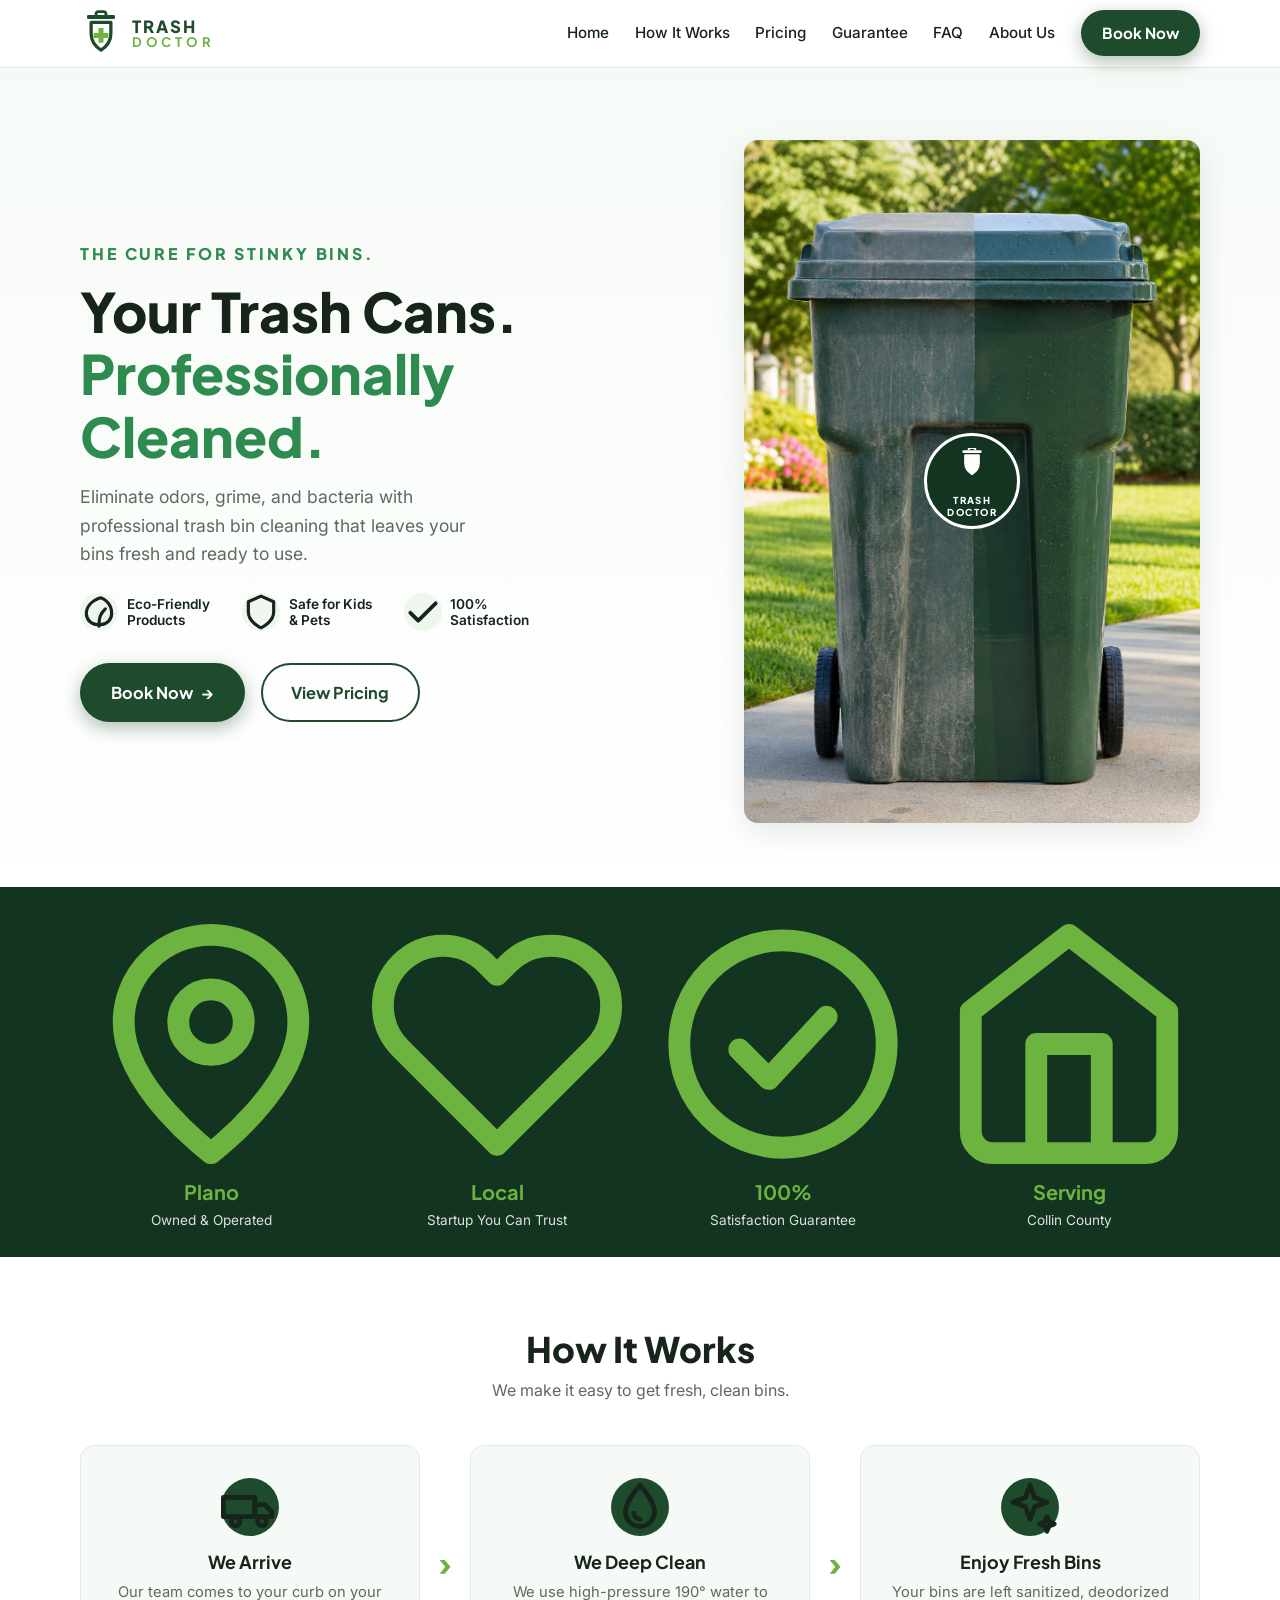
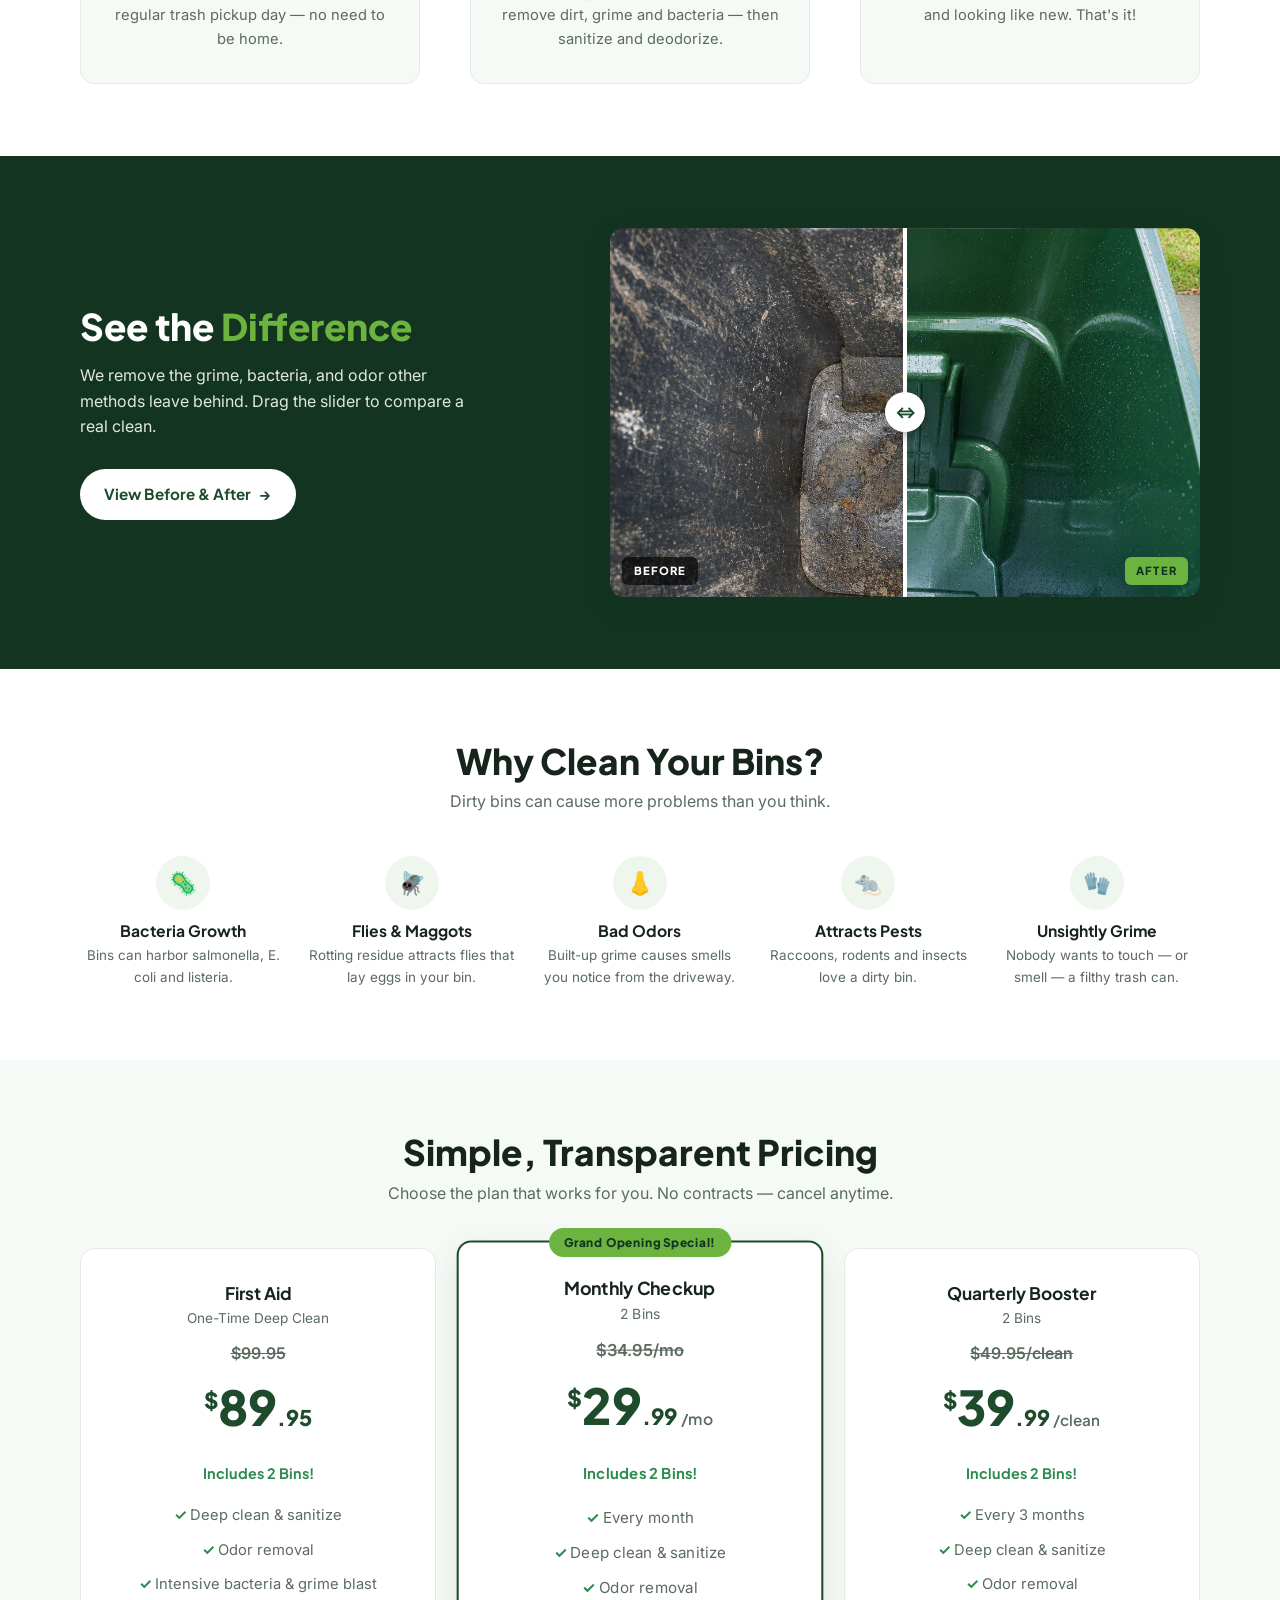
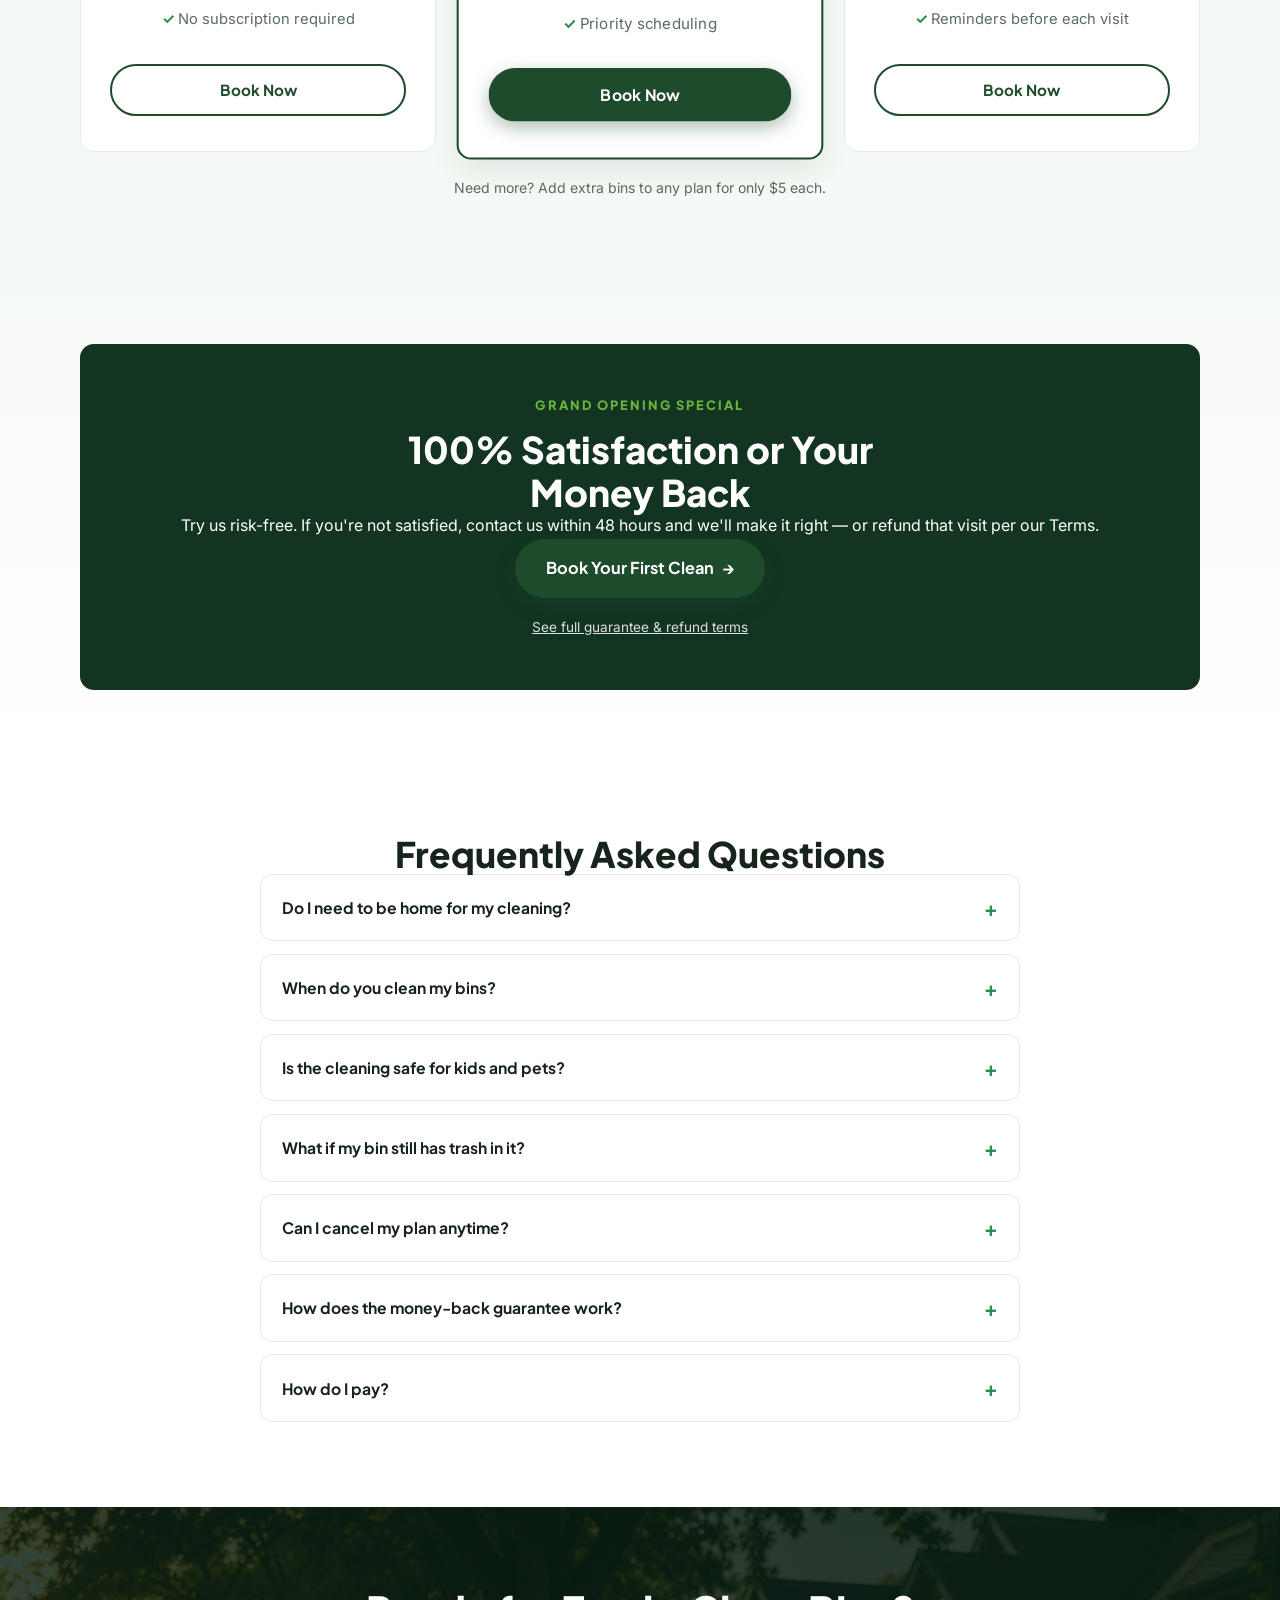
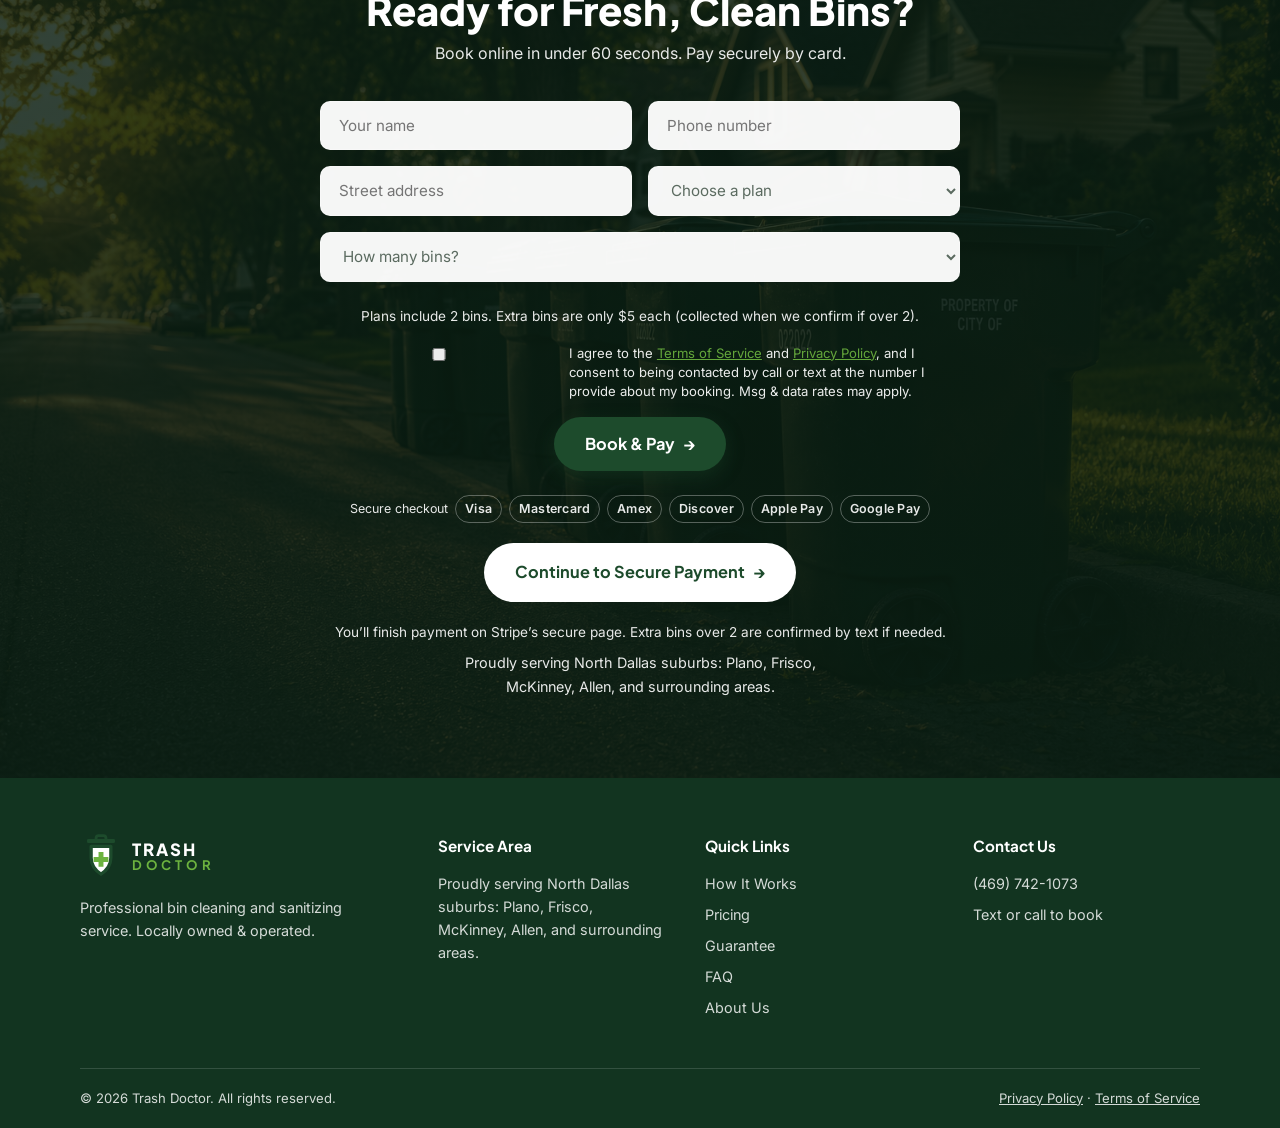
==== commit 68151a38: "Remove placeholder fake reviews from hero." ====
--- a/index.html
+++ b/index.html
@@ -70,25 +70,6 @@
           <div class="hero-actions">
             <a href="#book" class="btn btn-primary btn-lg">Book Now <span aria-hidden="true">→</span></a>
             <a href="#pricing" class="btn btn-outline btn-lg">View Pricing</a>
-          </div>
-
-          <div class="hero-reviews" aria-label="Customer reviews">
-            <div class="hero-stars" aria-hidden="true">★★★★★</div>
-            <p class="hero-reviews-text">
-              <strong>Grand opening</strong> — be one of our first Plano neighbors to leave a review.
-            </p>
-            <div class="hero-review-slots">
-              <blockquote class="hero-review-slot">
-                <span class="hero-stars" aria-hidden="true">★★★★★</span>
-                <p>Your review will show here.</p>
-                <cite>— Neighbor name</cite>
-              </blockquote>
-              <blockquote class="hero-review-slot">
-                <span class="hero-stars" aria-hidden="true">★★★★★</span>
-                <p>Your review will show here.</p>
-                <cite>— Neighbor name</cite>
-              </blockquote>
-            </div>
           </div>
         </div>
 
--- a/styles.css
+++ b/styles.css
@@ -222,55 +222,6 @@
   gap: 1rem;
   margin-top: 2rem;
   flex-wrap: wrap;
-}
-
-.hero-reviews {
-  margin-top: 1.75rem;
-  padding-top: 1.35rem;
-  border-top: 1px solid var(--line);
-  max-width: 36rem;
-}
-
-.hero-stars {
-  color: #e6a100;
-  letter-spacing: .08em;
-  font-size: .95rem;
-  line-height: 1;
-}
-
-.hero-reviews-text {
-  margin-top: .45rem;
-  font-size: .9rem;
-  color: var(--ink-soft);
-}
-
-.hero-review-slots {
-  display: grid;
-  grid-template-columns: 1fr 1fr;
-  gap: .85rem;
-  margin-top: 1rem;
-}
-
-.hero-review-slot {
-  margin: 0;
-  padding: .85rem .9rem;
-  border: 1px dashed var(--line);
-  border-radius: 12px;
-  background: rgba(255,255,255,.65);
-}
-
-.hero-review-slot p {
-  margin: .45rem 0 .35rem;
-  font-size: .85rem;
-  color: var(--ink-soft);
-  font-style: italic;
-}
-
-.hero-review-slot cite {
-  font-style: normal;
-  font-size: .78rem;
-  font-weight: 600;
-  color: var(--ink);
 }
 
 .hero-photo {
@@ -941,7 +892,6 @@
 
 @media (max-width: 560px) {
   .hero-features { flex-direction: column; gap: .8rem; }
-  .hero-review-slots { grid-template-columns: 1fr; }
   .form-row { grid-template-columns: 1fr; }
   .reasons { grid-template-columns: 1fr; max-width: 320px; margin-inline: auto; }
   .stats-grid { gap: 1rem; }
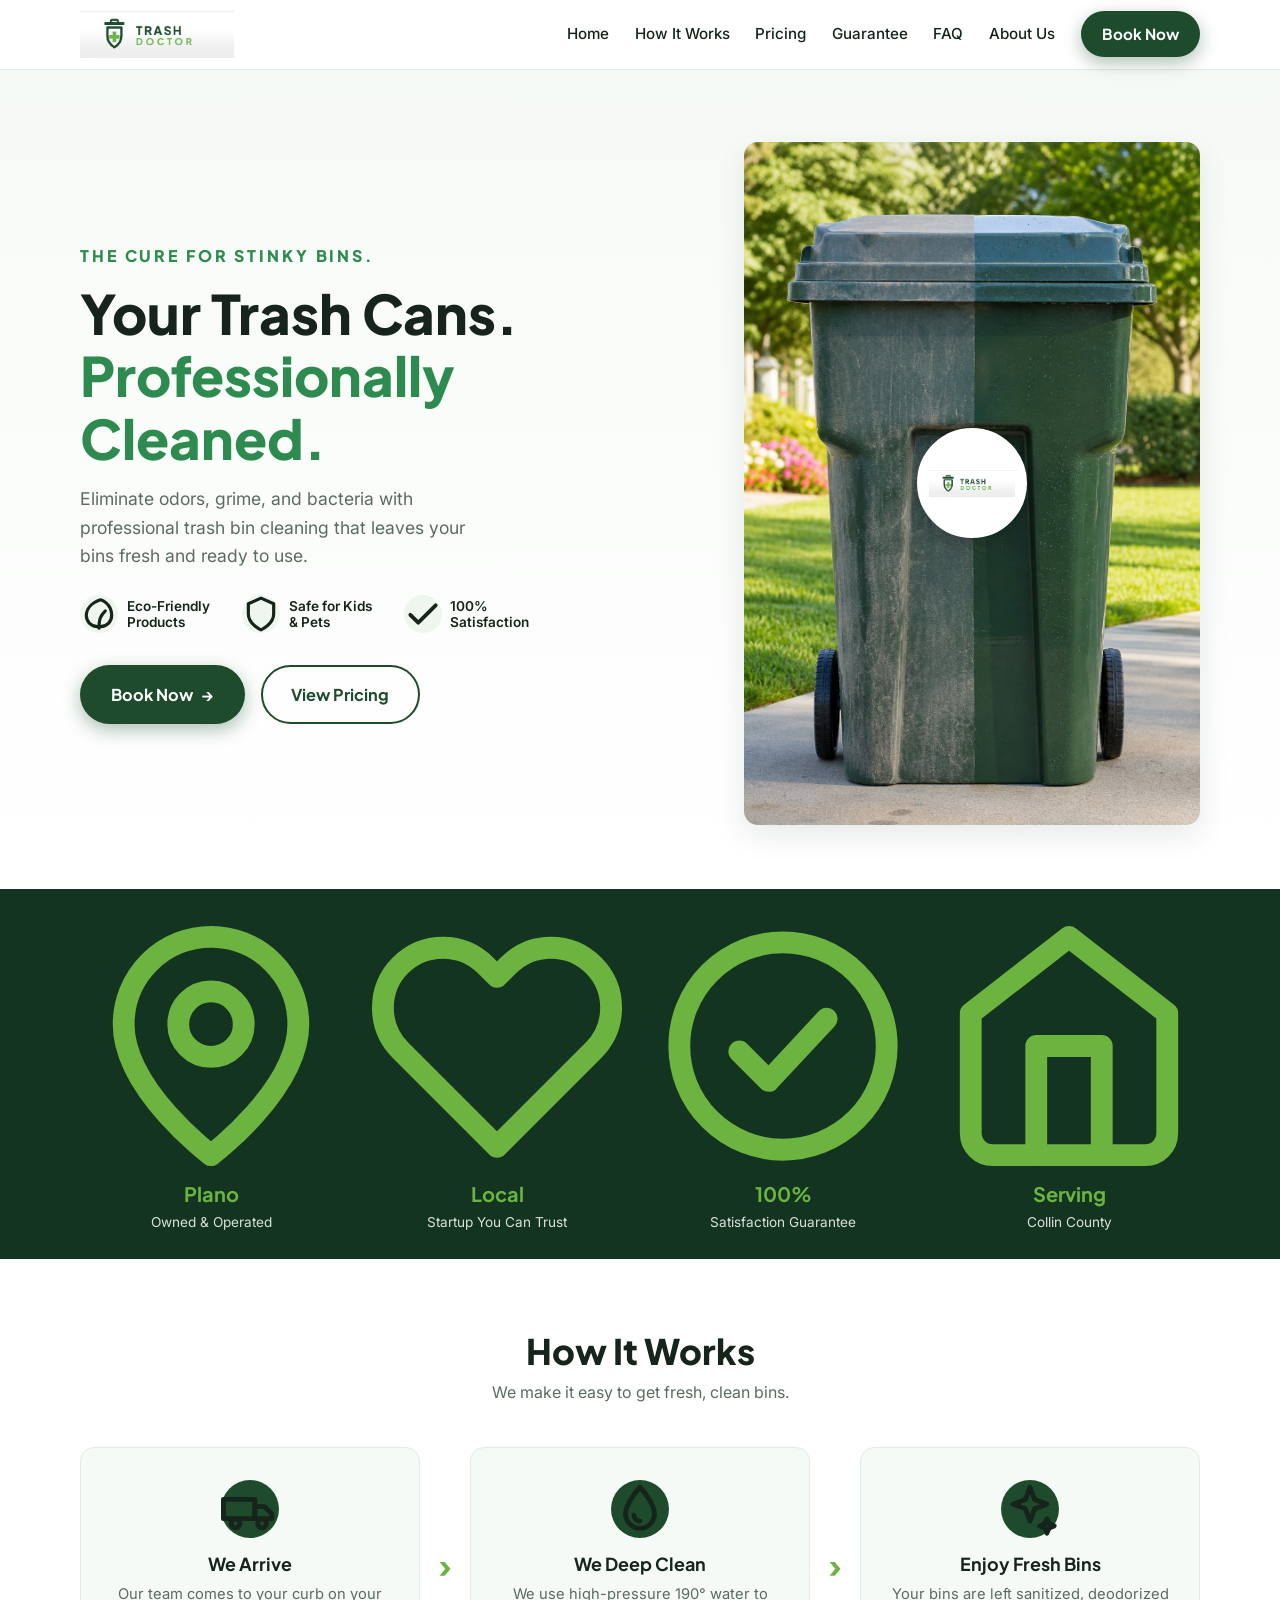
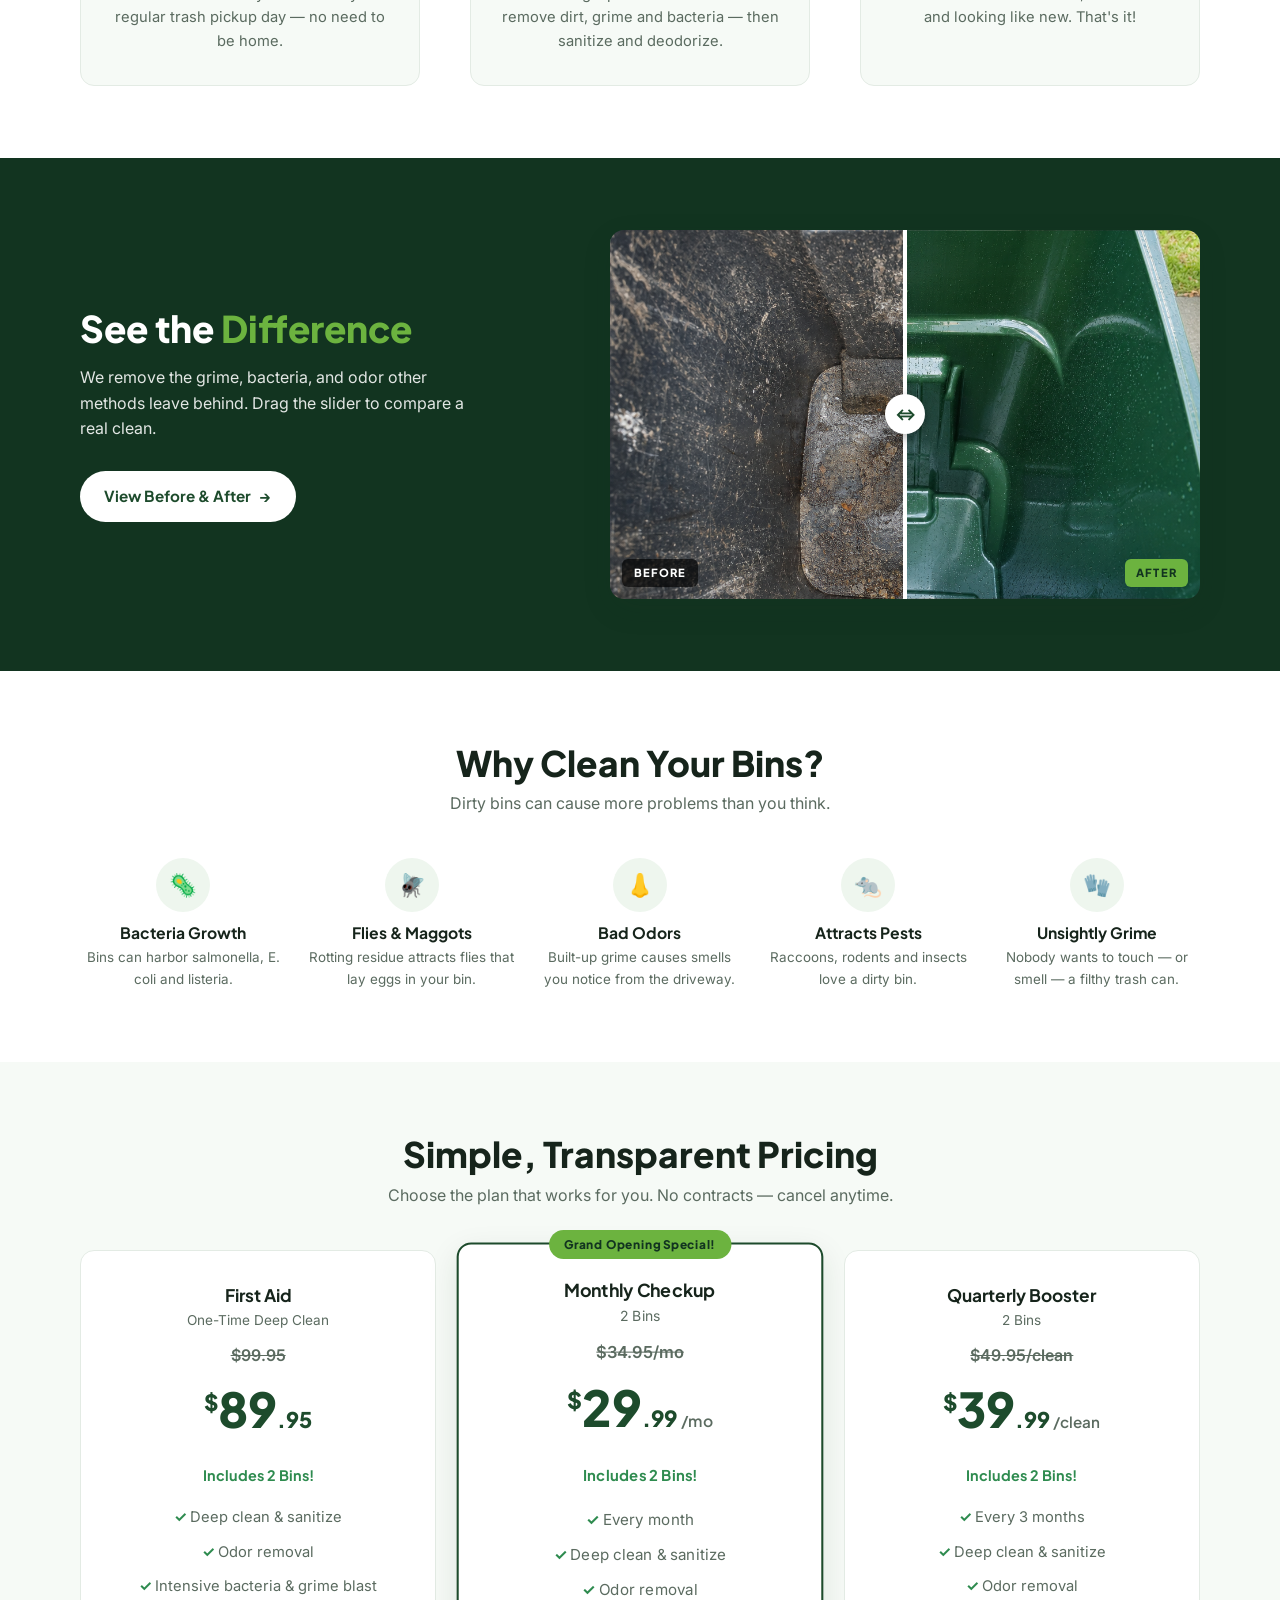
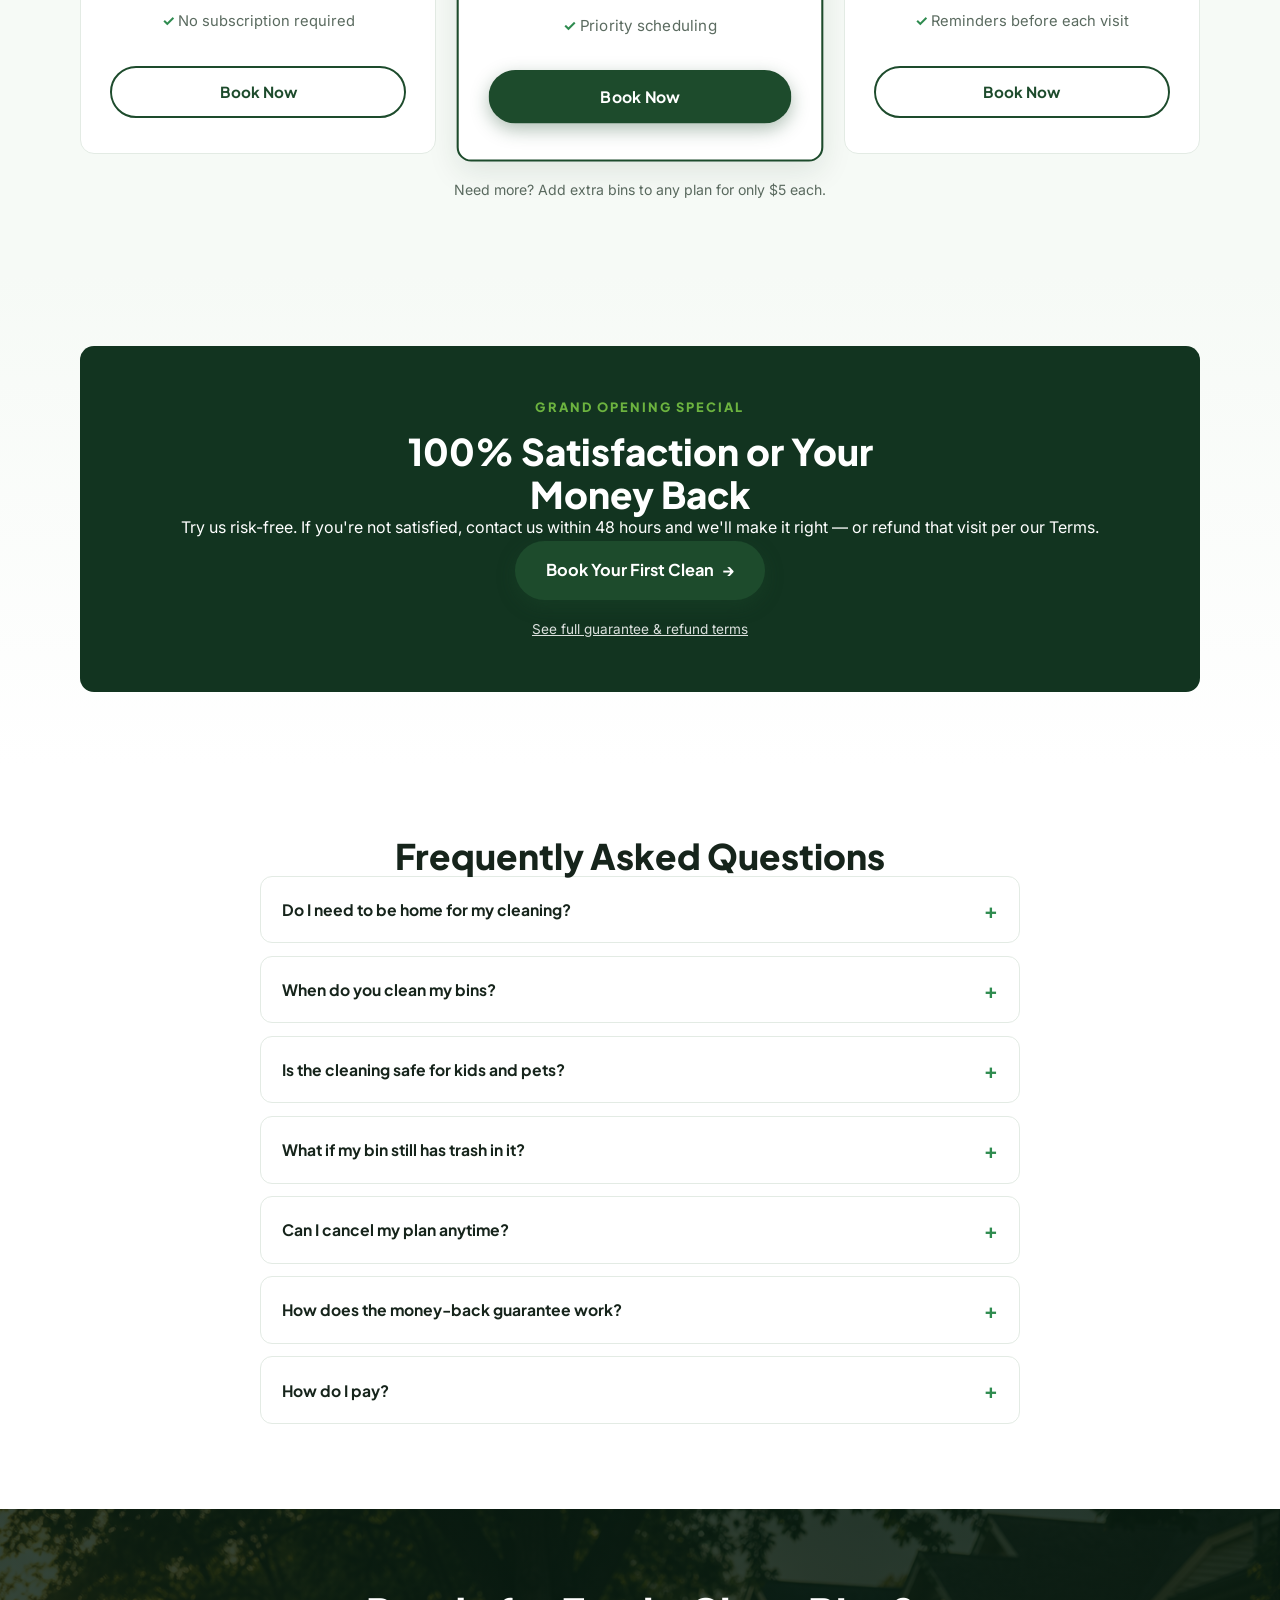
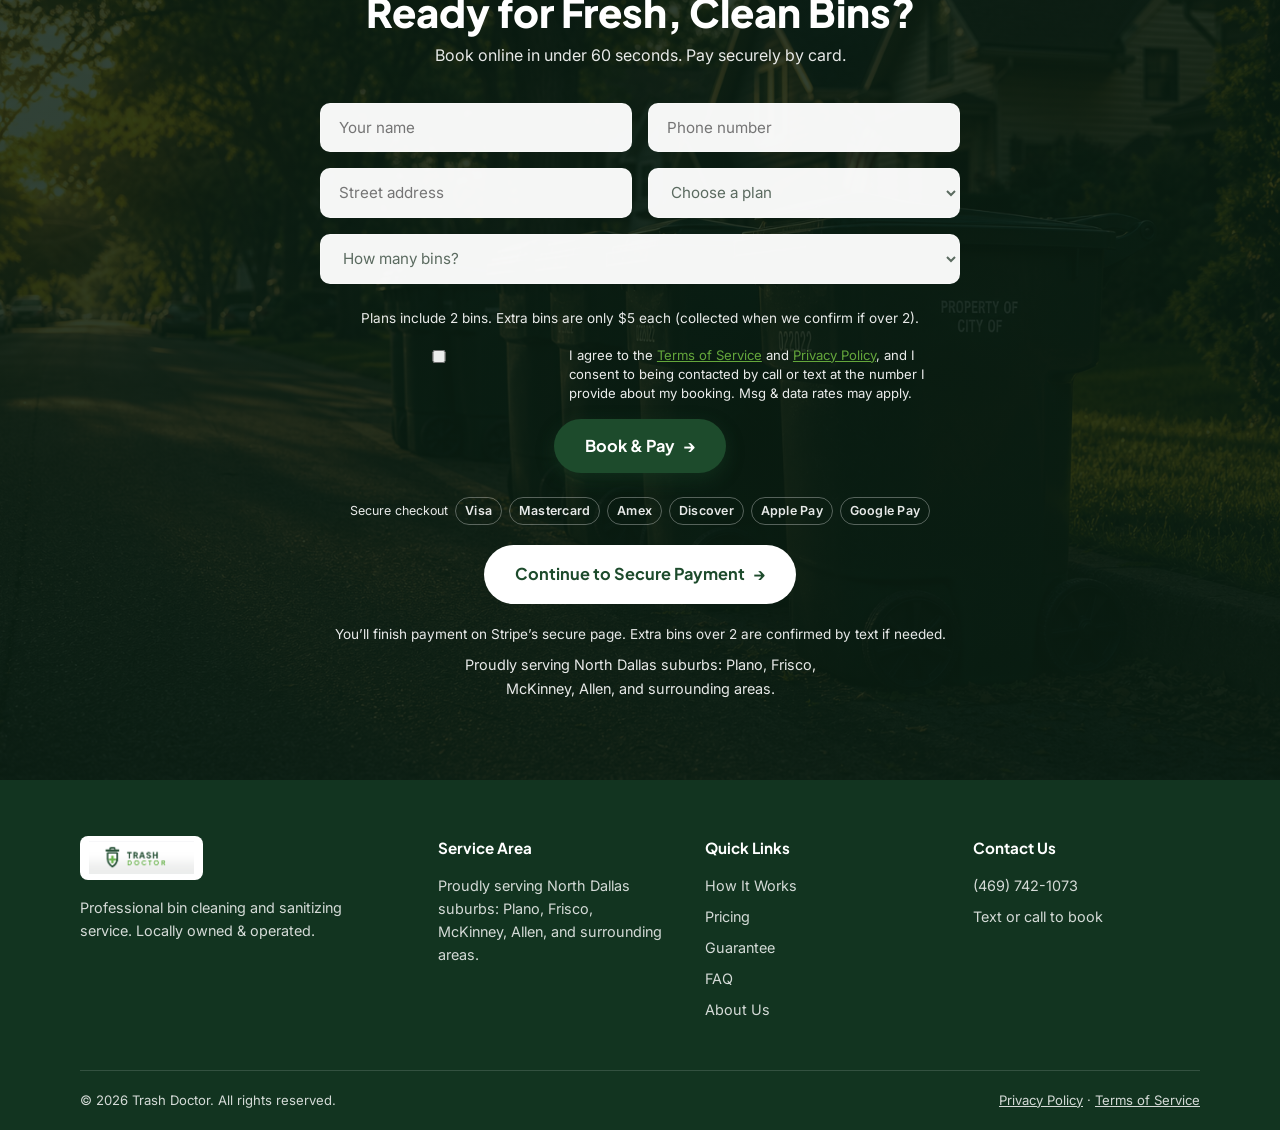
==== commit 9078ebd8: "Use official Trash Doctor logo on site and branded door hangers." ====
--- a/index.html
+++ b/index.html
@@ -5,7 +5,7 @@
   <meta name="viewport" content="width=device-width, initial-scale=1.0" />
   <title>Trash Doctor — Bin Cleaning &amp; Sanitizing</title>
   <meta name="description" content="Trash Doctor professionally deep cleans, sanitizes, and deodorizes your trash cans at your curb. Eco-friendly, kid &amp; pet safe. Book in under 60 seconds." />
-  <link rel="icon" type="image/svg+xml" href="assets/logo.svg" />
+  <link rel="icon" type="image/png" href="assets/logo.png" />
   <link rel="preconnect" href="https://fonts.googleapis.com" />
   <link rel="preconnect" href="https://fonts.gstatic.com" crossorigin />
   <link href="https://fonts.googleapis.com/css2?family=Inter:wght@400;500;600&family=Plus+Jakarta+Sans:wght@600;700;800&display=swap" rel="stylesheet" />
@@ -17,11 +17,7 @@
   <header class="site-header">
     <div class="container header-inner">
       <a href="#home" class="brand">
-        <img src="assets/logo.svg" alt="Trash Doctor logo" class="brand-logo" />
-        <span class="brand-text">
-          <strong>TRASH</strong>
-          <em>DOCTOR</em>
-        </span>
+        <img src="assets/logo.png" alt="Trash Doctor" class="brand-logo" />
       </a>
 
       <nav class="main-nav" id="mainNav" aria-label="Main navigation">
@@ -76,8 +72,7 @@
         <div class="hero-photo reveal">
           <img src="assets/hero-bin.jpg" alt="Trash bin shown half dirty and half professionally cleaned" />
           <div class="hero-badge" aria-hidden="true">
-            <img src="assets/logo.svg" alt="" />
-            <span>TRASH<br />DOCTOR</span>
+            <img src="assets/logo.png" alt="" />
           </div>
         </div>
       </div>
@@ -364,11 +359,7 @@
     <div class="container footer-grid">
       <div class="footer-brand">
         <a href="#home" class="brand brand-light">
-          <img src="assets/logo.svg" alt="Trash Doctor logo" class="brand-logo" />
-          <span class="brand-text">
-            <strong>TRASH</strong>
-            <em>DOCTOR</em>
-          </span>
+          <img src="assets/logo.png" alt="Trash Doctor" class="brand-logo" />
         </a>
         <p>Professional bin cleaning and sanitizing service. Locally owned &amp; operated.</p>
       </div>
--- a/styles.css
+++ b/styles.css
@@ -105,26 +105,17 @@
   text-decoration: none;
 }
 
-.brand-logo { width: 42px; height: 46px; }
-
-.brand-text {
-  font-family: var(--font-head);
-  line-height: 1.05;
-  display: flex;
-  flex-direction: column;
-}
-.brand-text strong {
-  color: var(--green-800);
-  font-weight: 800;
-  font-size: 1.05rem;
-  letter-spacing: .12em;
-}
-.brand-text em {
-  color: var(--green-accent);
-  font-style: normal;
-  font-weight: 700;
-  font-size: .82rem;
-  letter-spacing: .3em;
+.brand-logo {
+  width: auto;
+  height: 48px;
+  display: block;
+}
+
+.brand-light .brand-logo {
+  background: #fff;
+  padding: .35rem .55rem;
+  border-radius: 8px;
+  height: 44px;
 }
 
 .main-nav {
@@ -236,22 +227,20 @@
   position: absolute;
   top: 50%; left: 50%;
   translate: -50% -50%;
-  background: var(--green-900);
-  color: var(--white);
+  background: var(--white);
   border: 3px solid var(--white);
   border-radius: 50%;
-  width: 96px; height: 96px;
+  width: 110px; height: 110px;
   display: grid;
   place-items: center;
-  text-align: center;
-  font-family: var(--font-head);
-  font-weight: 800;
-  font-size: .6rem;
-  letter-spacing: .15em;
-  line-height: 1.3;
-  padding-top: .2rem;
-}
-.hero-badge img { width: 28px; height: 30px; filter: brightness(0) invert(1); }
+  box-shadow: 0 8px 24px rgba(0,0,0,.25);
+  padding: .55rem;
+}
+.hero-badge img {
+  width: 100%;
+  height: auto;
+  object-fit: contain;
+}
 
 /* ============ Stats strip ============ */
 .stats-strip {
@@ -791,7 +780,12 @@
   padding-bottom: 2.5rem;
 }
 
-.brand-light .brand-text strong { color: var(--white); }
+.brand-light .brand-logo {
+  background: #fff;
+  padding: .35rem .55rem;
+  border-radius: 8px;
+  height: 44px;
+}
 
 .footer-brand p {
   margin-top: 1rem;
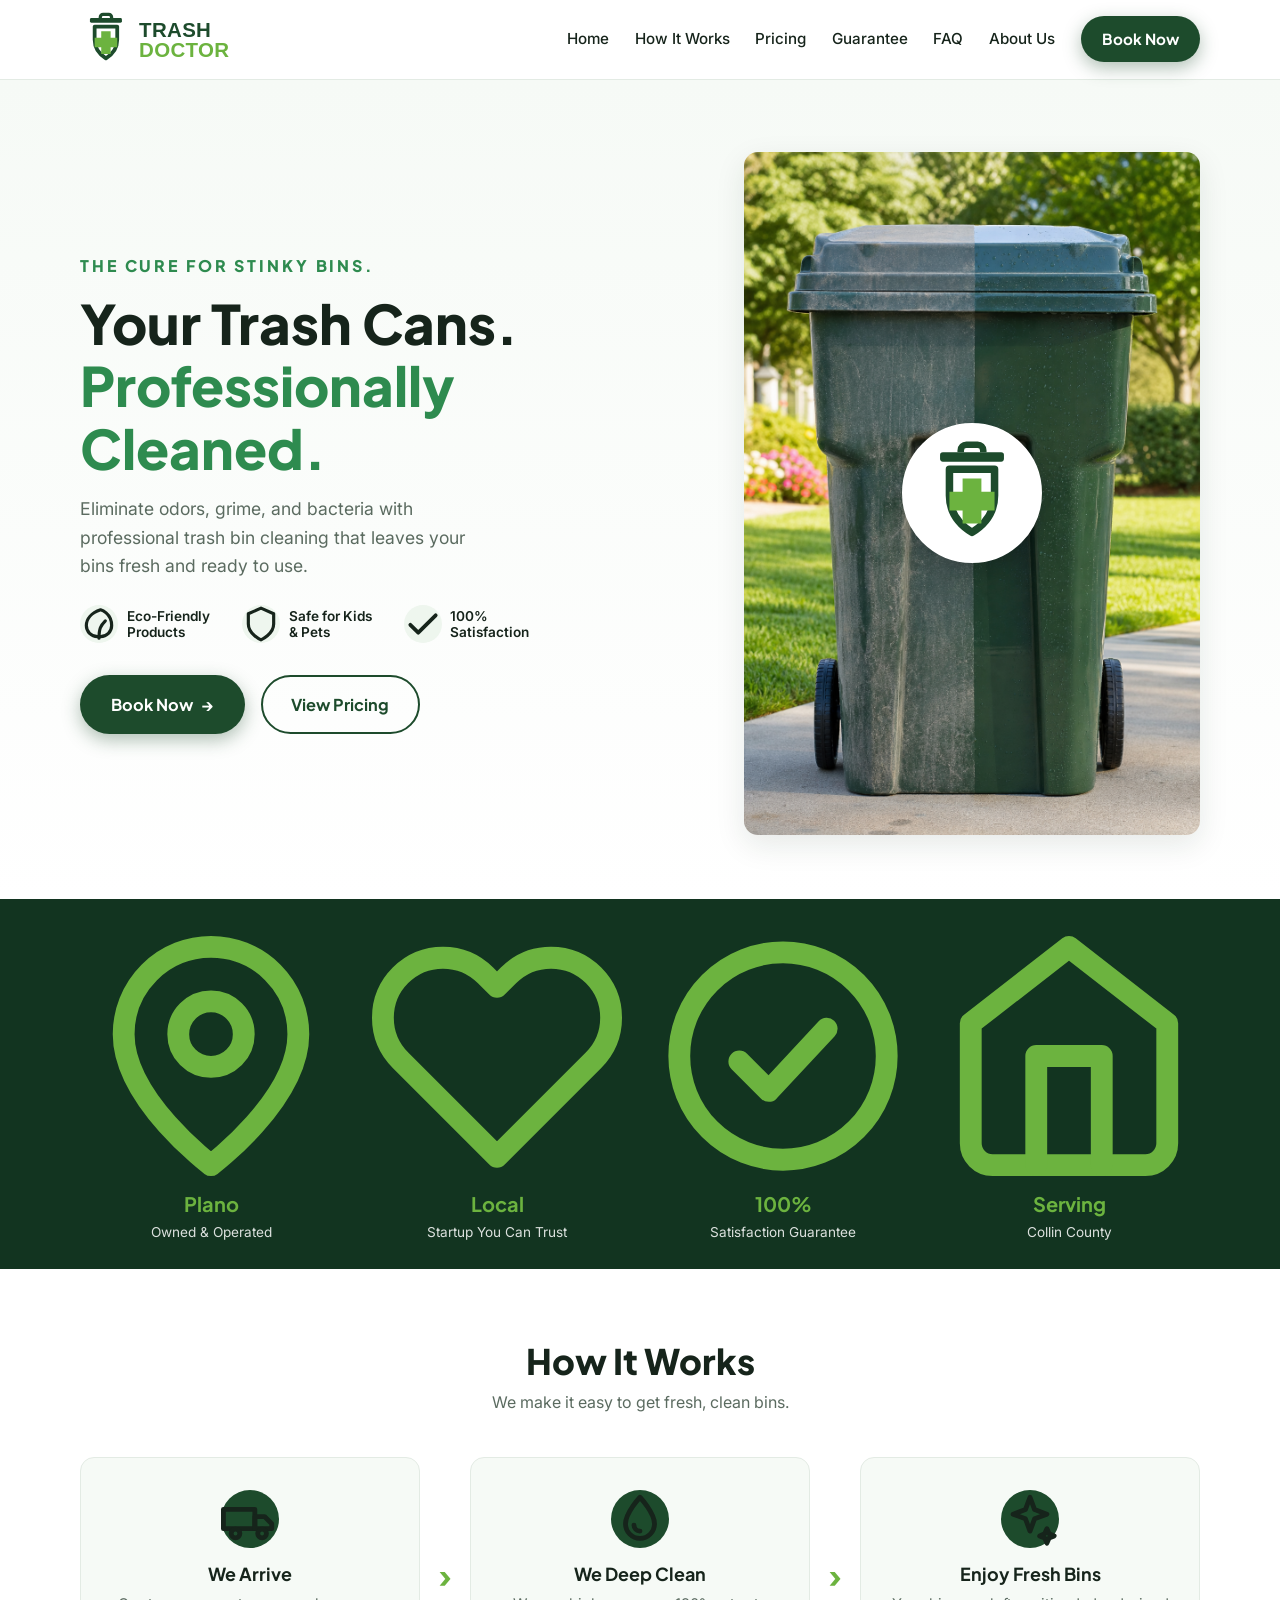
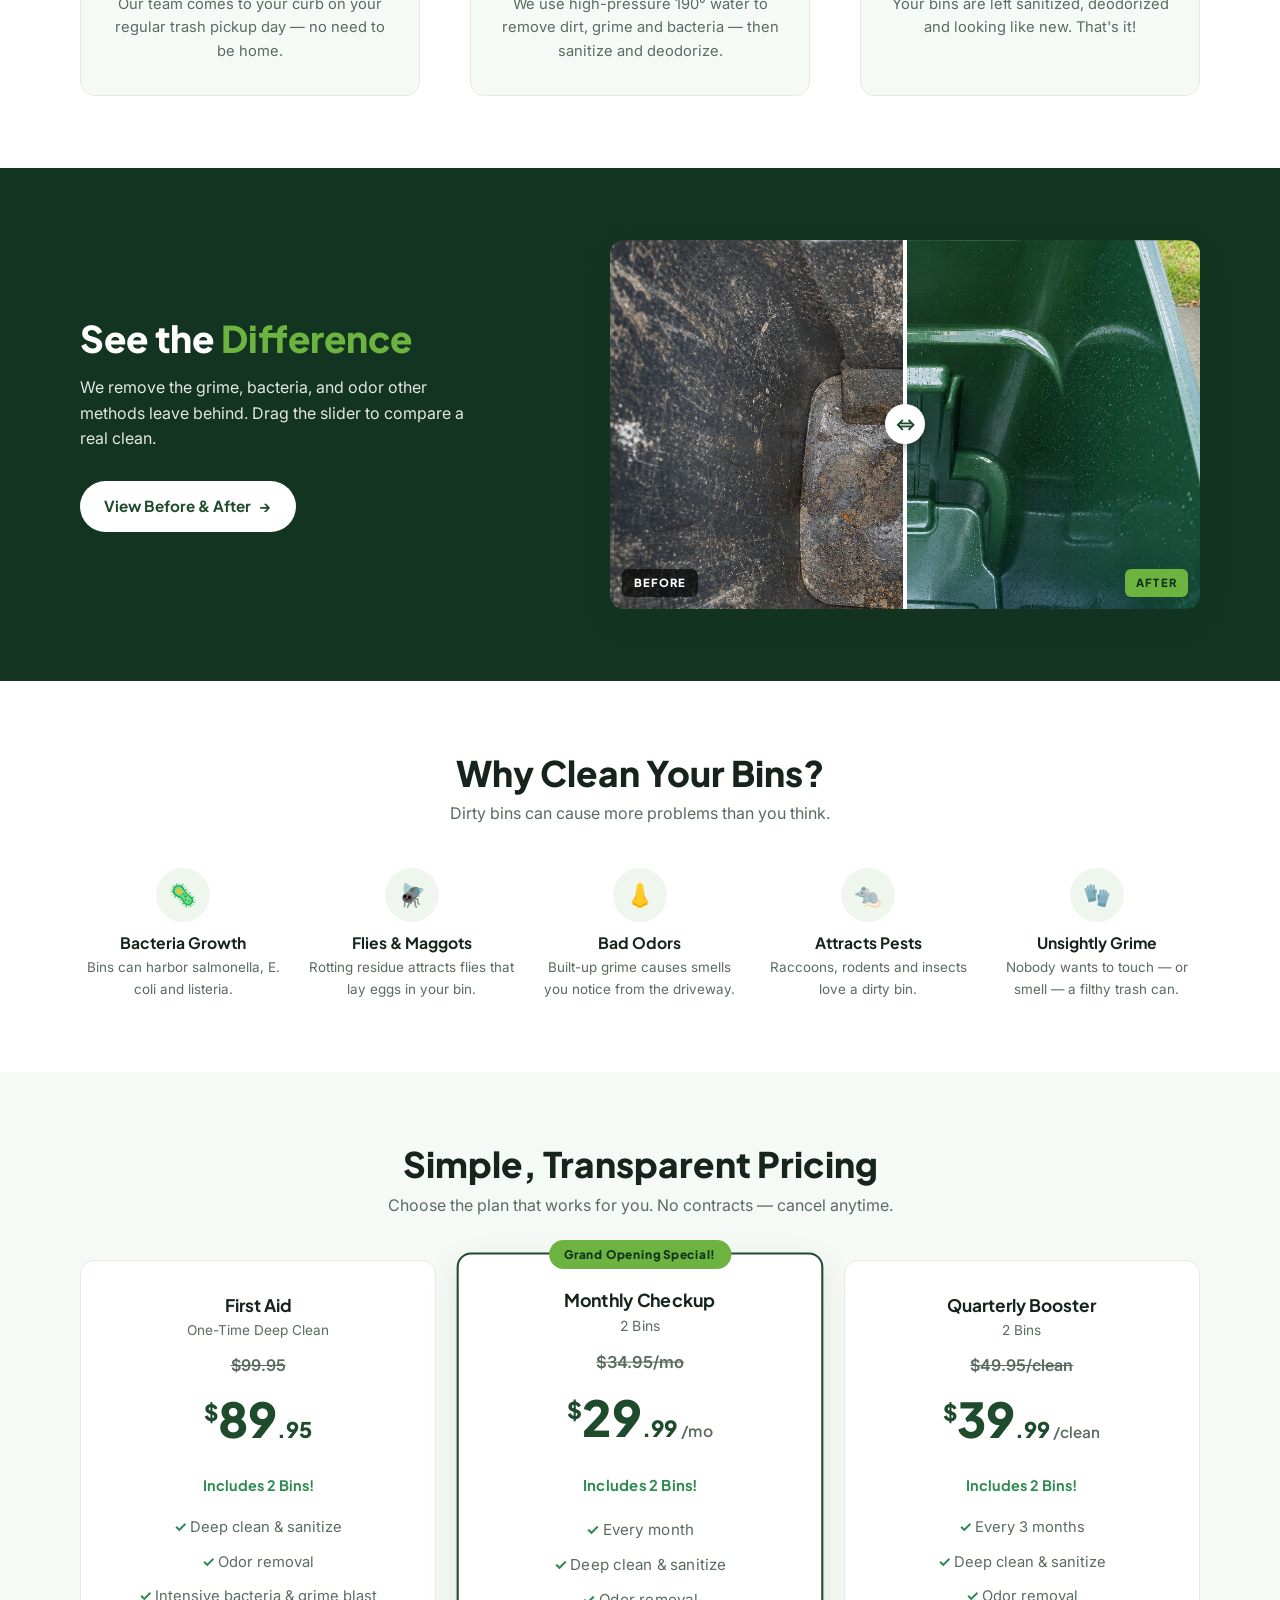
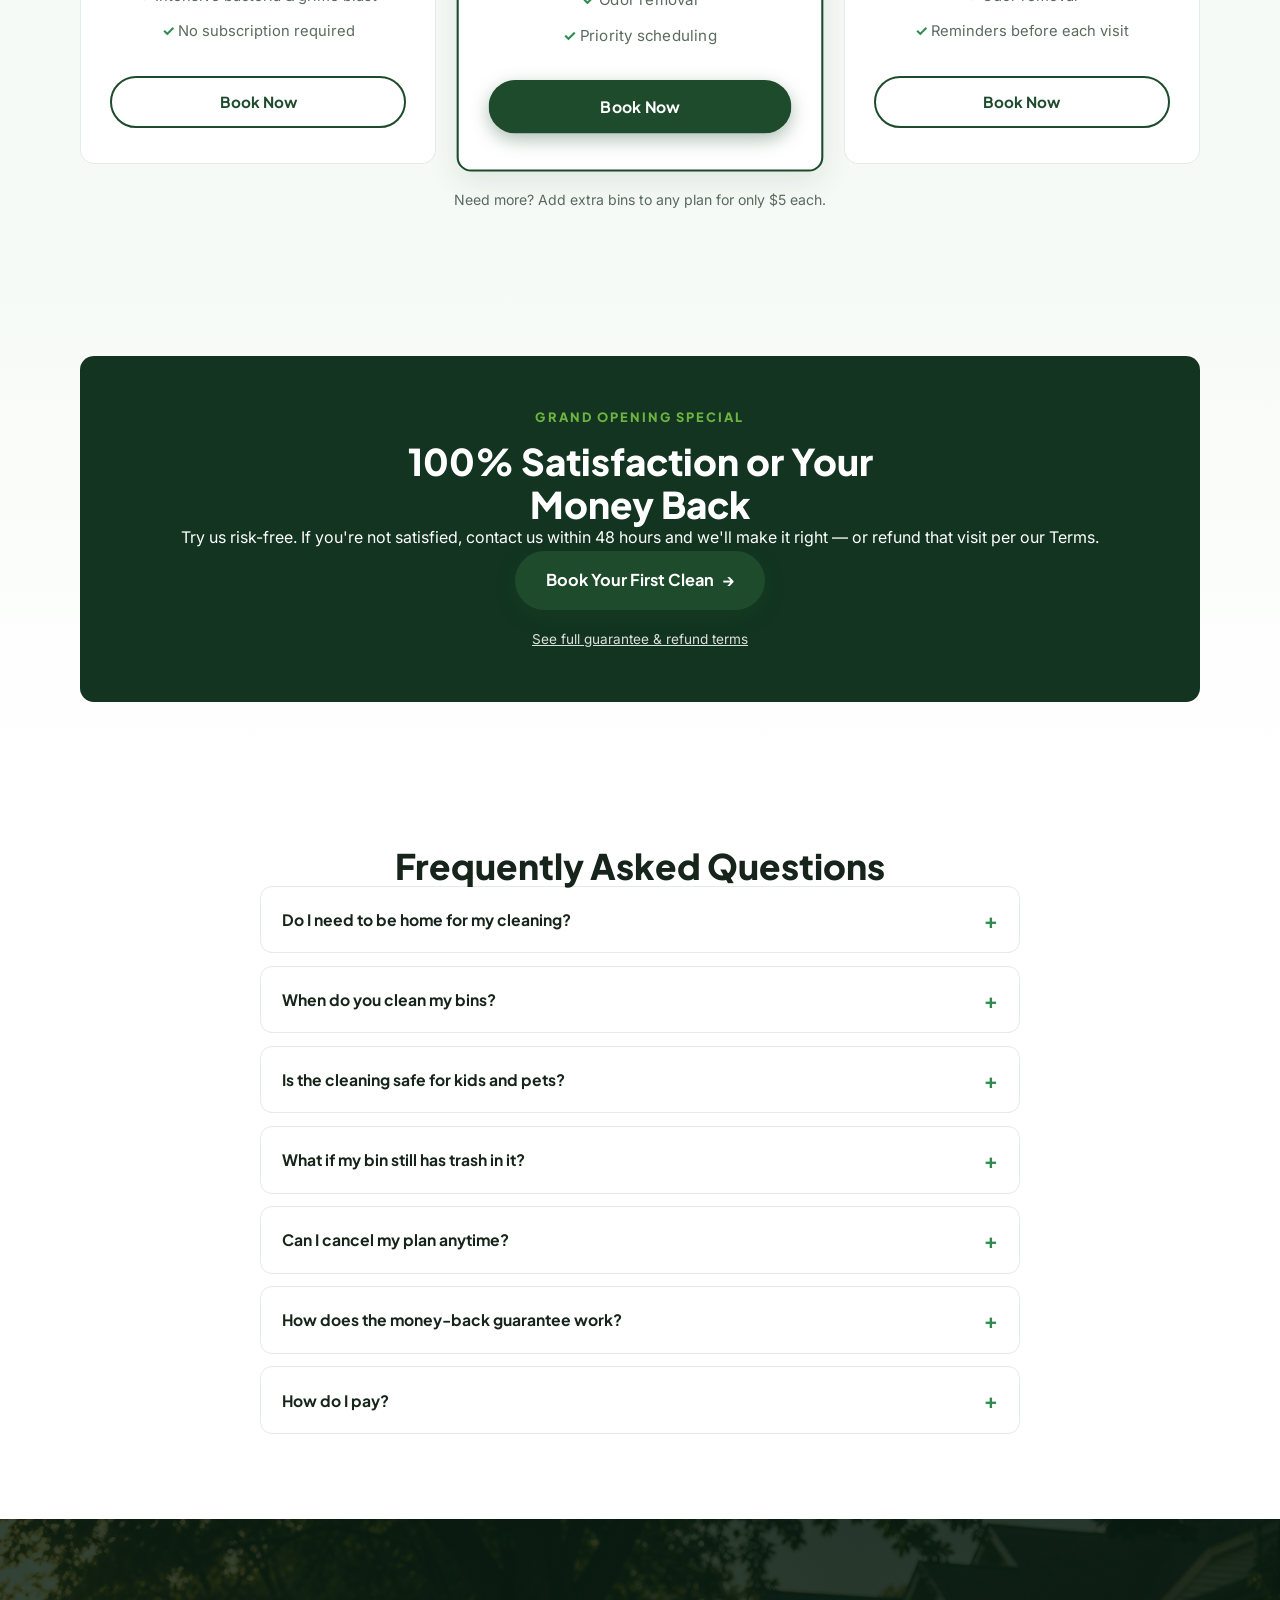
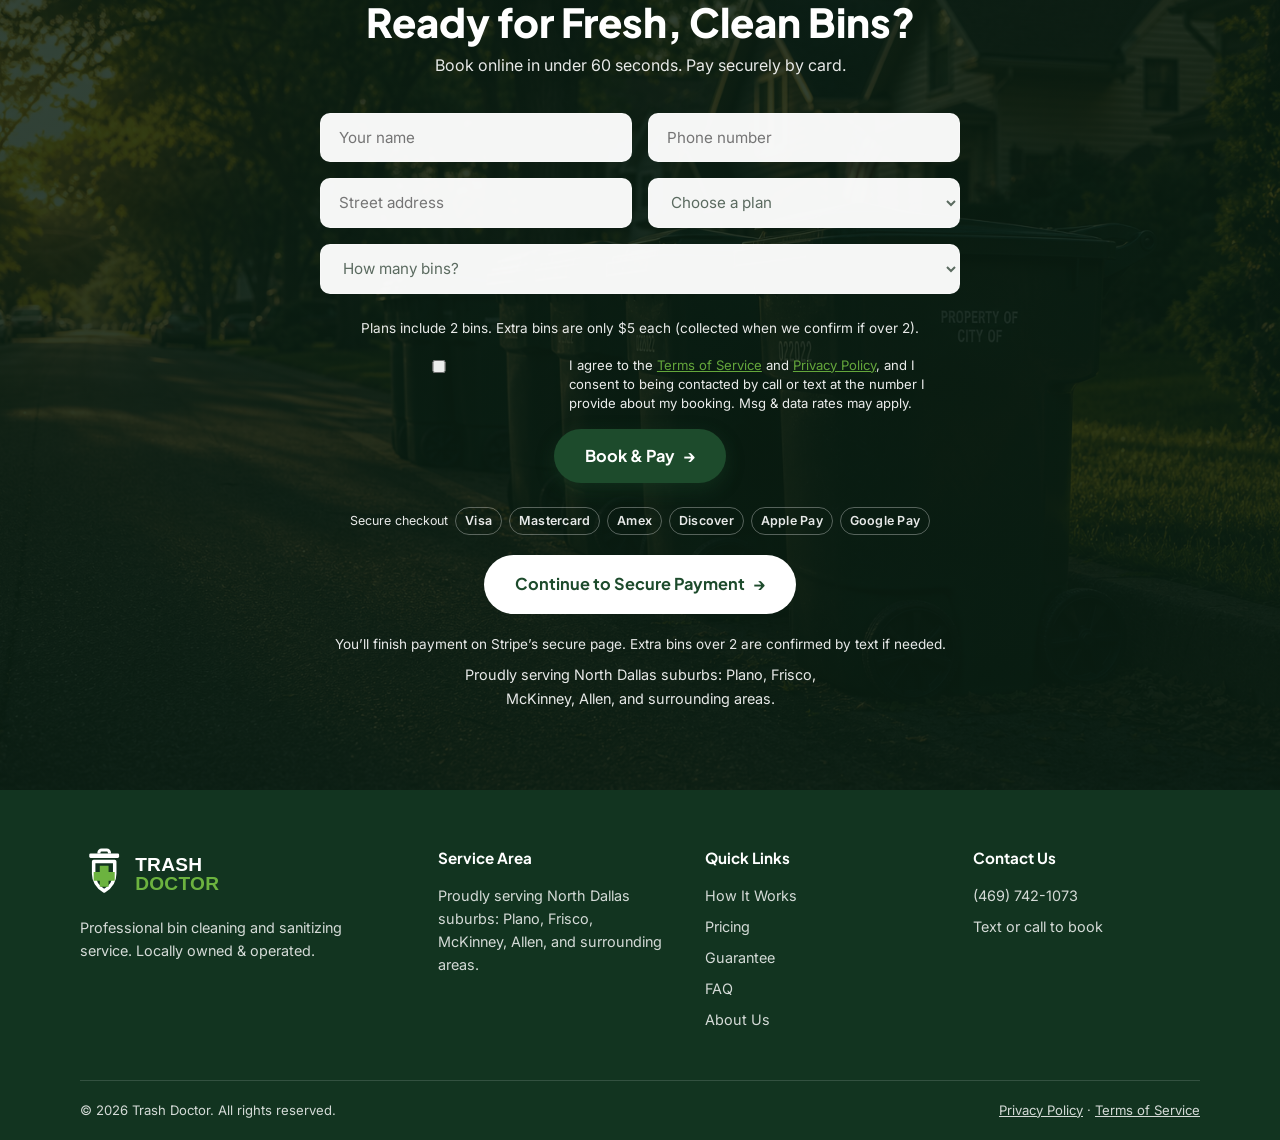
==== commit 78461c1d: "Enable live Stripe checkout and enlarge brand logo marks. Wire Payment Links for First Aid, Monthly," ====
--- a/index.html
+++ b/index.html
@@ -5,7 +5,7 @@
   <meta name="viewport" content="width=device-width, initial-scale=1.0" />
   <title>Trash Doctor — Bin Cleaning &amp; Sanitizing</title>
   <meta name="description" content="Trash Doctor professionally deep cleans, sanitizes, and deodorizes your trash cans at your curb. Eco-friendly, kid &amp; pet safe. Book in under 60 seconds." />
-  <link rel="icon" type="image/png" href="assets/logo.png" />
+  <link rel="icon" type="image/svg+xml" href="assets/logo.svg" />
   <link rel="preconnect" href="https://fonts.googleapis.com" />
   <link rel="preconnect" href="https://fonts.gstatic.com" crossorigin />
   <link href="https://fonts.googleapis.com/css2?family=Inter:wght@400;500;600&family=Plus+Jakarta+Sans:wght@600;700;800&display=swap" rel="stylesheet" />
@@ -17,7 +17,7 @@
   <header class="site-header">
     <div class="container header-inner">
       <a href="#home" class="brand">
-        <img src="assets/logo.png" alt="Trash Doctor" class="brand-logo" />
+        <img src="assets/logo.svg" alt="Trash Doctor" class="brand-logo" />
       </a>
 
       <nav class="main-nav" id="mainNav" aria-label="Main navigation">
@@ -72,7 +72,7 @@
         <div class="hero-photo reveal">
           <img src="assets/hero-bin.jpg" alt="Trash bin shown half dirty and half professionally cleaned" />
           <div class="hero-badge" aria-hidden="true">
-            <img src="assets/logo.png" alt="" />
+            <img src="assets/logo-icon.svg" alt="" />
           </div>
         </div>
       </div>
@@ -359,7 +359,7 @@
     <div class="container footer-grid">
       <div class="footer-brand">
         <a href="#home" class="brand brand-light">
-          <img src="assets/logo.png" alt="Trash Doctor" class="brand-logo" />
+          <img src="assets/logo-light.svg" alt="Trash Doctor" class="brand-logo" />
         </a>
         <p>Professional bin cleaning and sanitizing service. Locally owned &amp; operated.</p>
       </div>
--- a/styles.css
+++ b/styles.css
@@ -107,15 +107,12 @@
 
 .brand-logo {
   width: auto;
-  height: 48px;
+  height: 58px;
   display: block;
 }
 
 .brand-light .brand-logo {
-  background: #fff;
-  padding: .35rem .55rem;
-  border-radius: 8px;
-  height: 44px;
+  height: 54px;
 }
 
 .main-nav {
@@ -230,14 +227,14 @@
   background: var(--white);
   border: 3px solid var(--white);
   border-radius: 50%;
-  width: 110px; height: 110px;
+  width: 140px; height: 140px;
   display: grid;
   place-items: center;
   box-shadow: 0 8px 24px rgba(0,0,0,.25);
-  padding: .55rem;
+  padding: .85rem;
 }
 .hero-badge img {
-  width: 100%;
+  width: 88%;
   height: auto;
   object-fit: contain;
 }
@@ -781,10 +778,7 @@
 }
 
 .brand-light .brand-logo {
-  background: #fff;
-  padding: .35rem .55rem;
-  border-radius: 8px;
-  height: 44px;
+  height: 54px;
 }
 
 .footer-brand p {
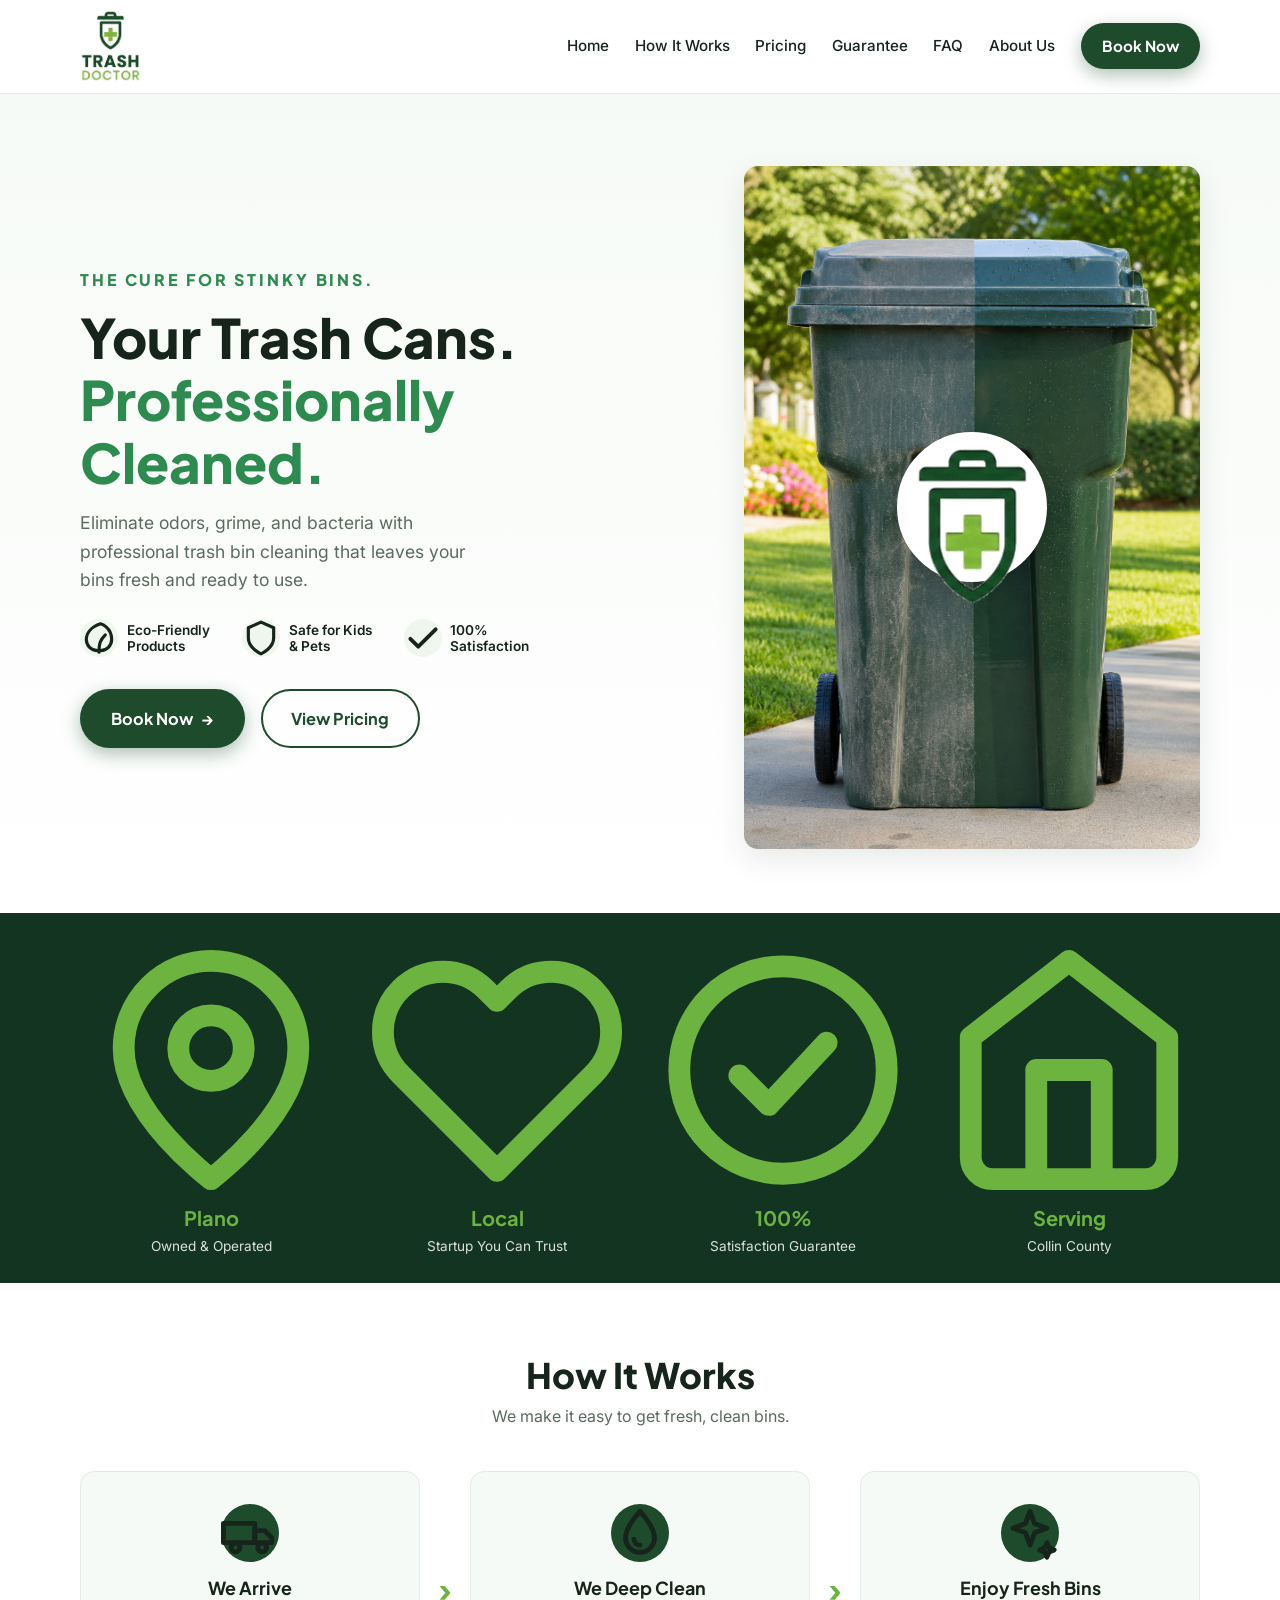
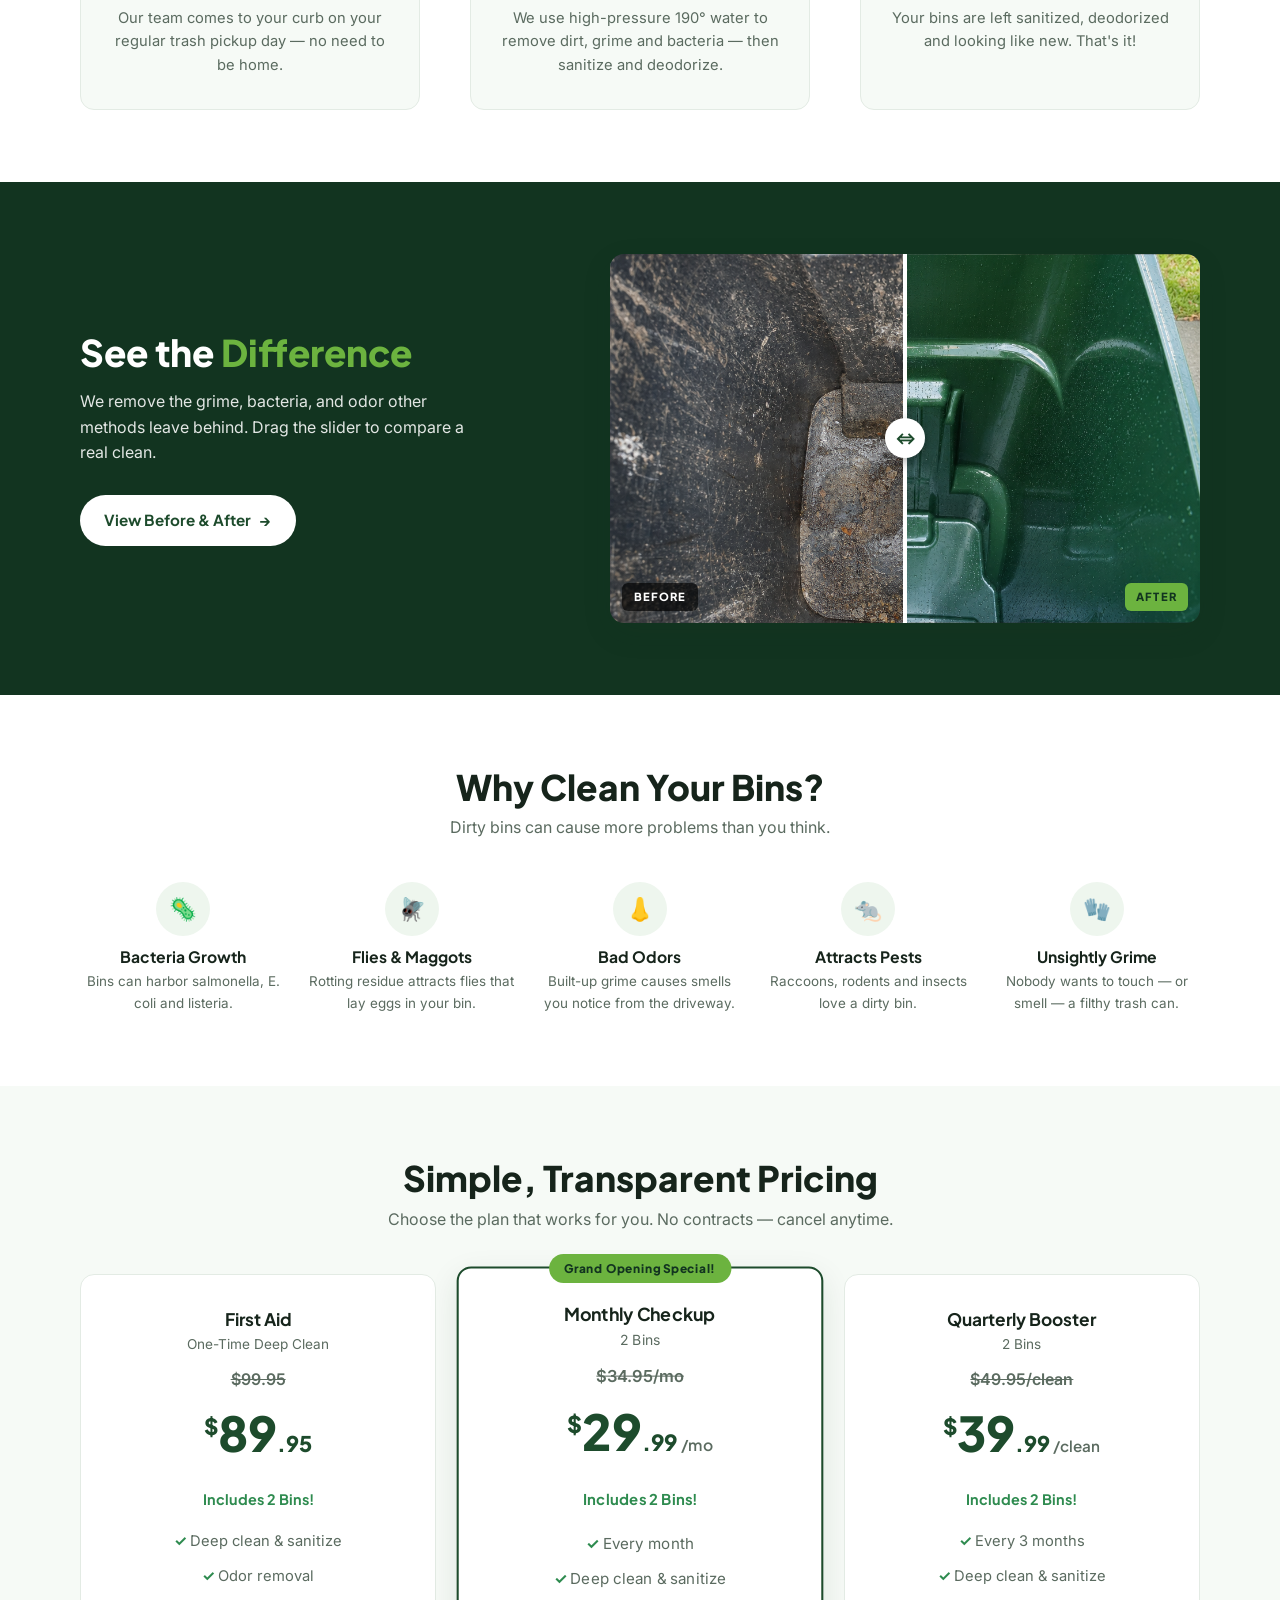
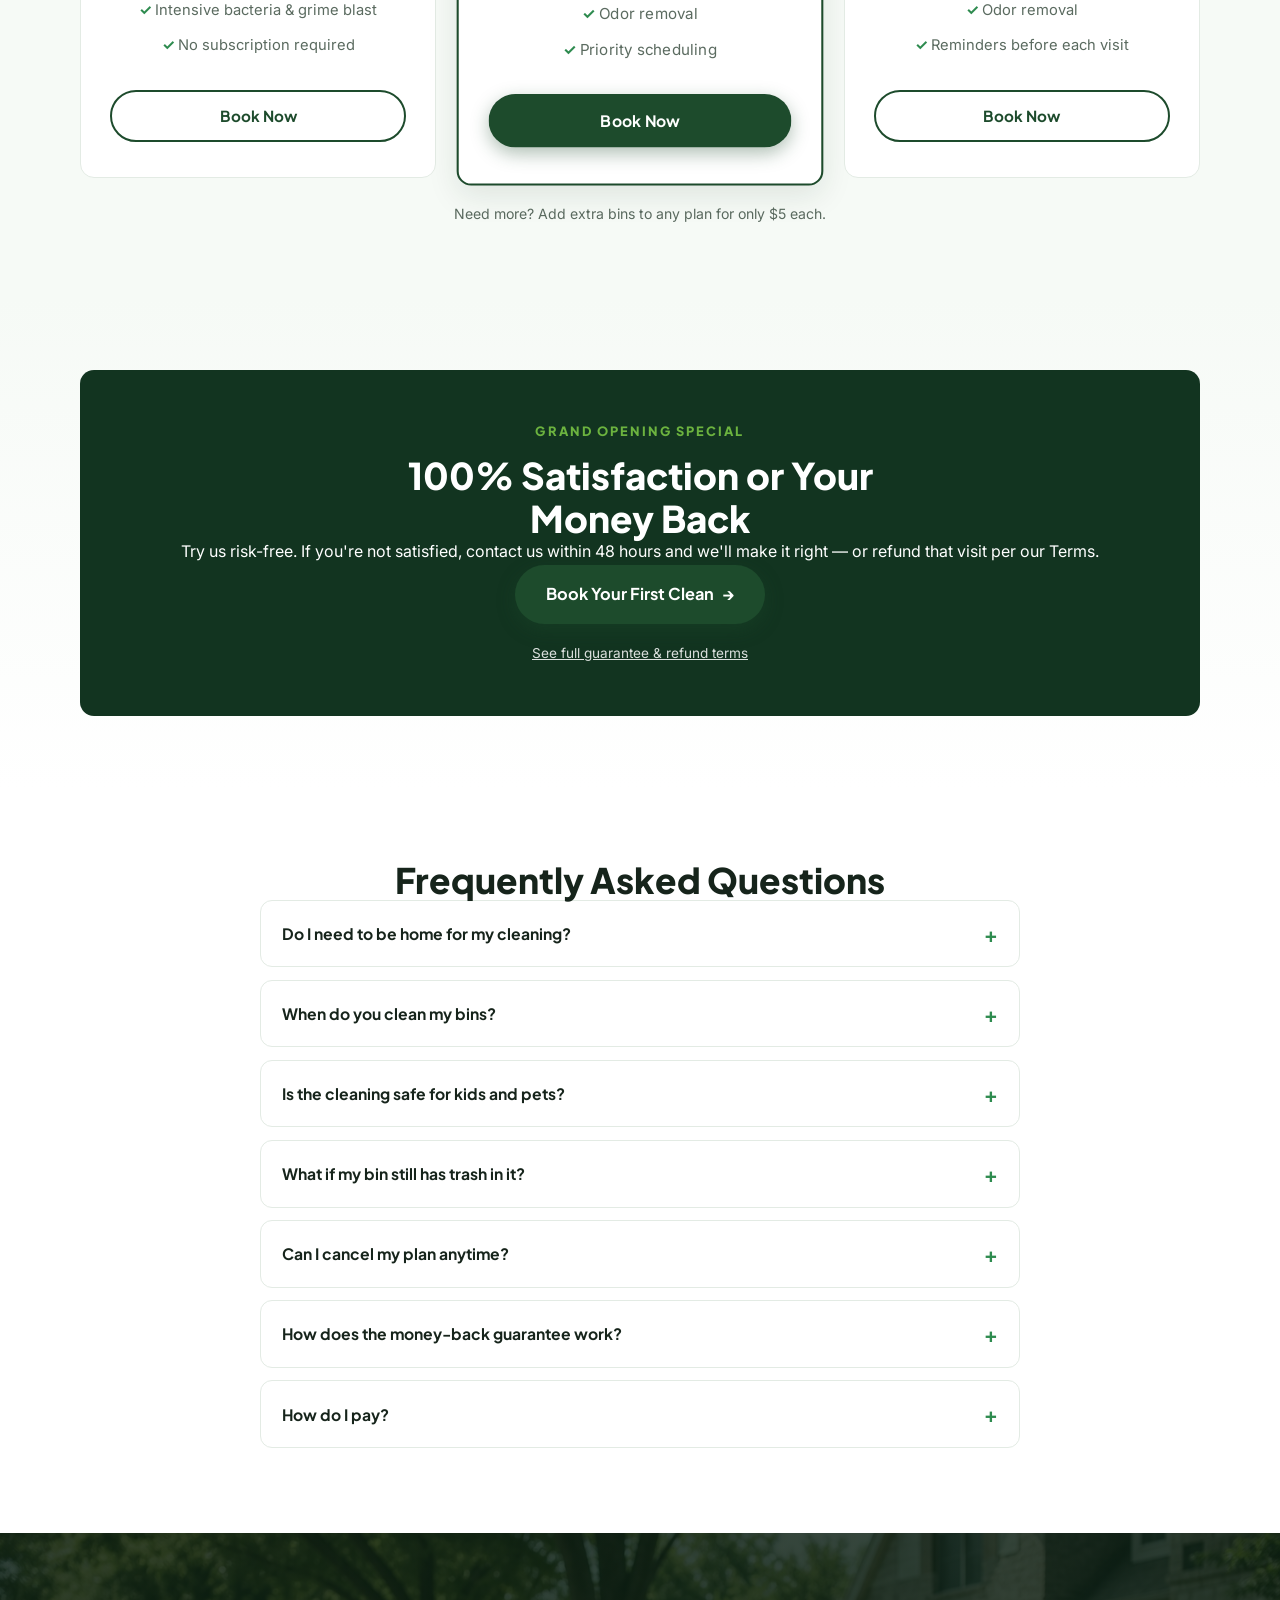
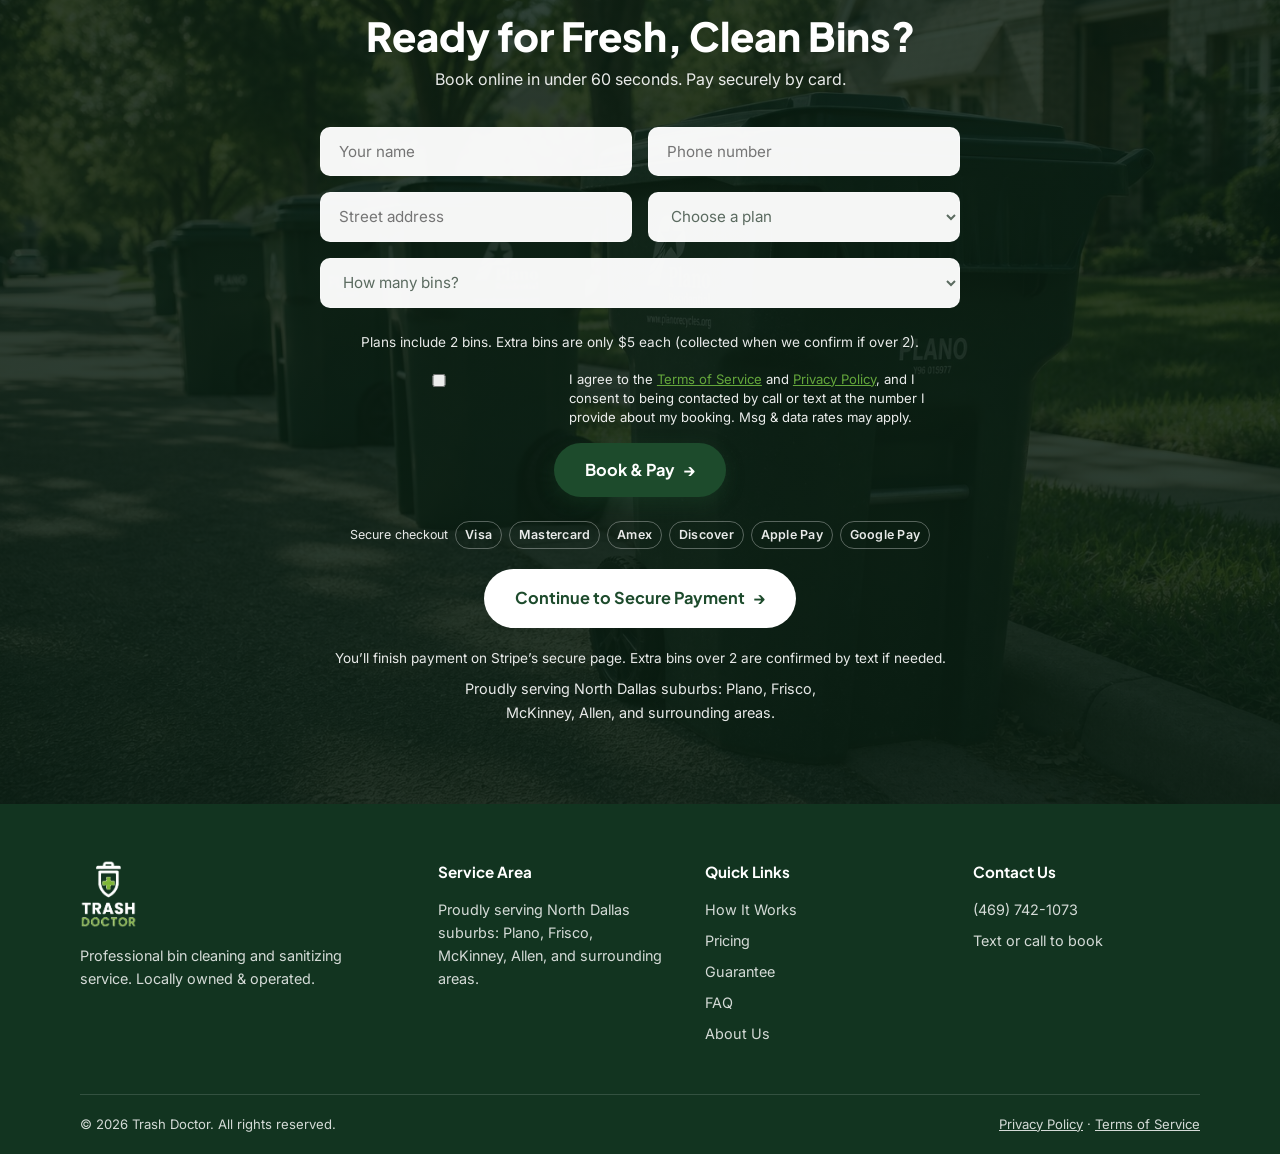
==== commit 34bfa346: "Use official Trash Doctor logo art and Plano curb CTA background. Replace SVG wordmark with the prov" ====
--- a/index.html
+++ b/index.html
@@ -5,7 +5,7 @@
   <meta name="viewport" content="width=device-width, initial-scale=1.0" />
   <title>Trash Doctor — Bin Cleaning &amp; Sanitizing</title>
   <meta name="description" content="Trash Doctor professionally deep cleans, sanitizes, and deodorizes your trash cans at your curb. Eco-friendly, kid &amp; pet safe. Book in under 60 seconds." />
-  <link rel="icon" type="image/svg+xml" href="assets/logo.svg" />
+  <link rel="icon" type="image/png" href="assets/logo-icon.png" />
   <link rel="preconnect" href="https://fonts.googleapis.com" />
   <link rel="preconnect" href="https://fonts.gstatic.com" crossorigin />
   <link href="https://fonts.googleapis.com/css2?family=Inter:wght@400;500;600&family=Plus+Jakarta+Sans:wght@600;700;800&display=swap" rel="stylesheet" />
@@ -17,7 +17,7 @@
   <header class="site-header">
     <div class="container header-inner">
       <a href="#home" class="brand">
-        <img src="assets/logo.svg" alt="Trash Doctor" class="brand-logo" />
+        <img src="assets/logo.png" alt="Trash Doctor" class="brand-logo" />
       </a>
 
       <nav class="main-nav" id="mainNav" aria-label="Main navigation">
@@ -72,7 +72,7 @@
         <div class="hero-photo reveal">
           <img src="assets/hero-bin.jpg" alt="Trash bin shown half dirty and half professionally cleaned" />
           <div class="hero-badge" aria-hidden="true">
-            <img src="assets/logo-icon.svg" alt="" />
+            <img src="assets/logo-icon.png" alt="" />
           </div>
         </div>
       </div>
@@ -359,7 +359,7 @@
     <div class="container footer-grid">
       <div class="footer-brand">
         <a href="#home" class="brand brand-light">
-          <img src="assets/logo-light.svg" alt="Trash Doctor" class="brand-logo" />
+          <img src="assets/logo-light.png" alt="Trash Doctor" class="brand-logo" />
         </a>
         <p>Professional bin cleaning and sanitizing service. Locally owned &amp; operated.</p>
       </div>
--- a/styles.css
+++ b/styles.css
@@ -107,12 +107,12 @@
 
 .brand-logo {
   width: auto;
-  height: 58px;
+  height: 72px;
   display: block;
 }
 
 .brand-light .brand-logo {
-  height: 54px;
+  height: 68px;
 }
 
 .main-nav {
@@ -227,14 +227,14 @@
   background: var(--white);
   border: 3px solid var(--white);
   border-radius: 50%;
-  width: 140px; height: 140px;
+  width: 150px; height: 150px;
   display: grid;
   place-items: center;
   box-shadow: 0 8px 24px rgba(0,0,0,.25);
-  padding: .85rem;
+  padding: .7rem;
 }
 .hero-badge img {
-  width: 88%;
+  width: 92%;
   height: auto;
   object-fit: contain;
 }
@@ -778,7 +778,7 @@
 }
 
 .brand-light .brand-logo {
-  height: 54px;
+  height: 68px;
 }
 
 .footer-brand p {
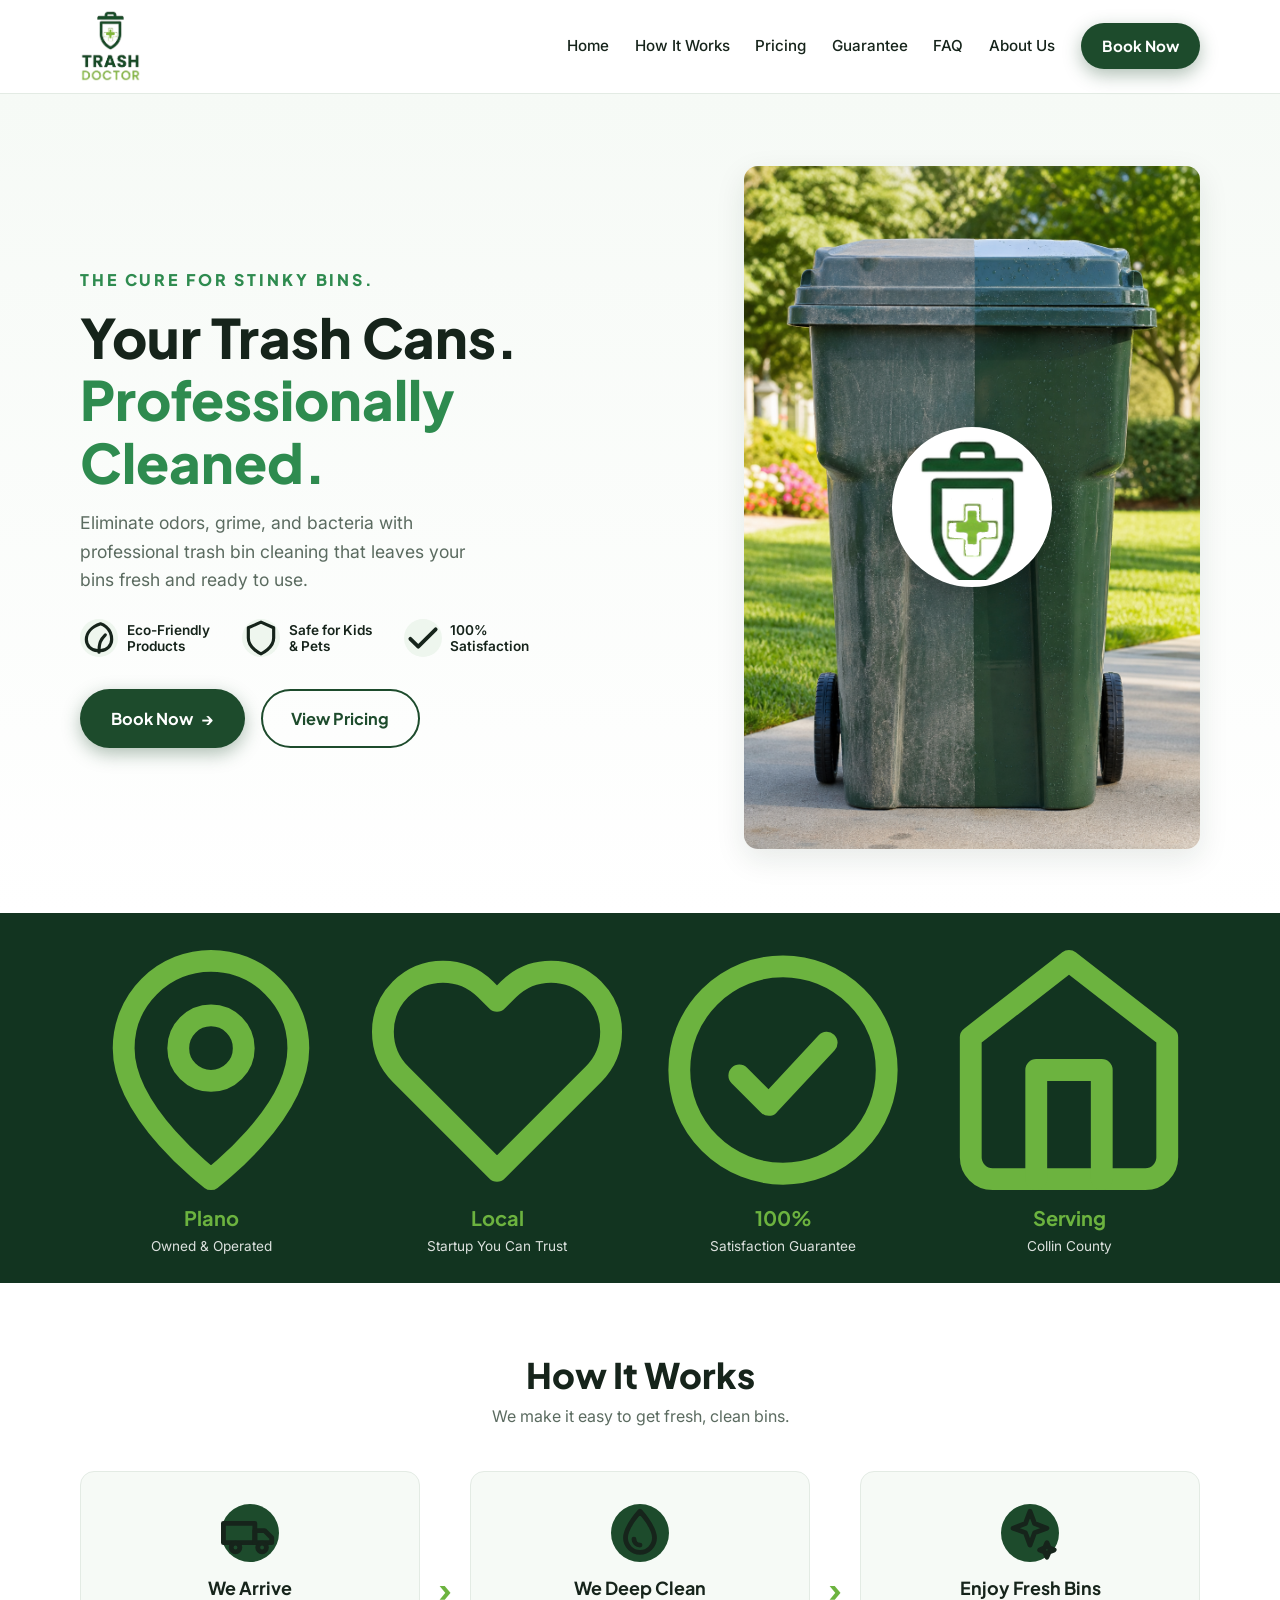
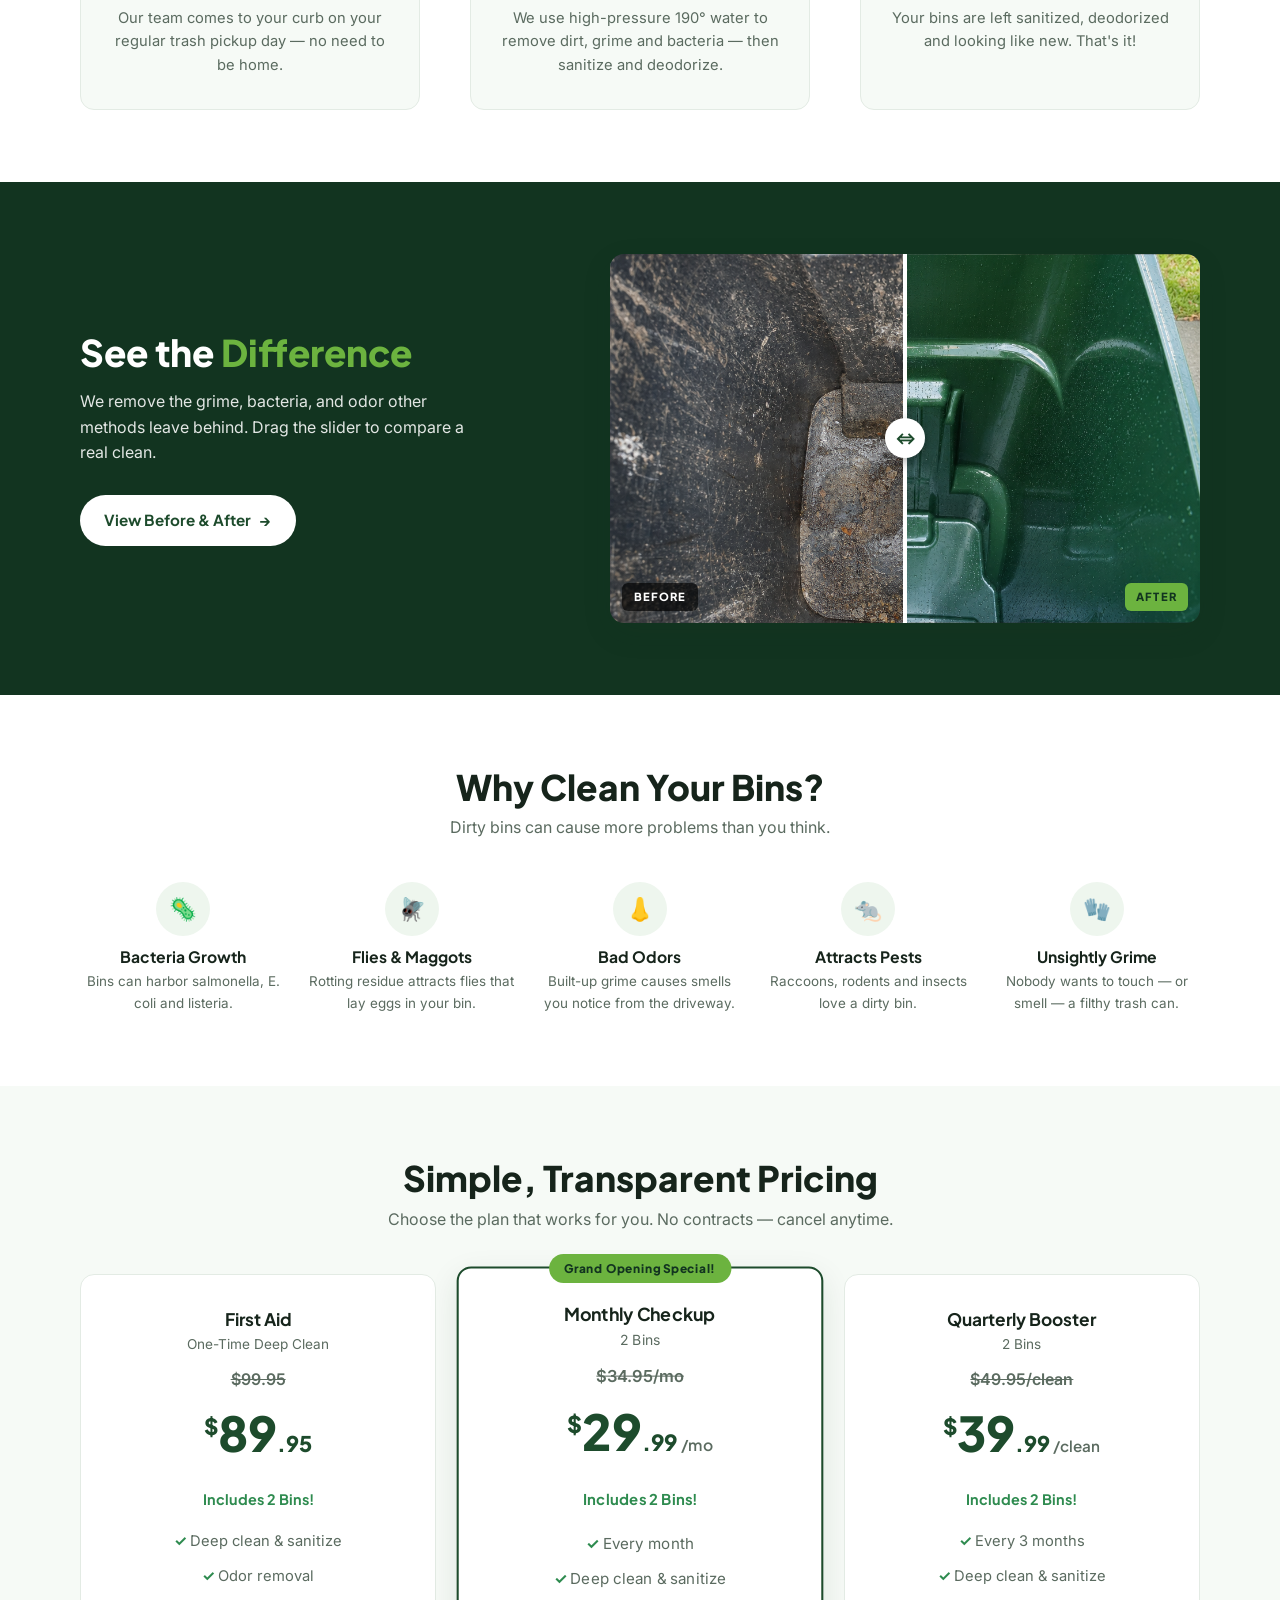
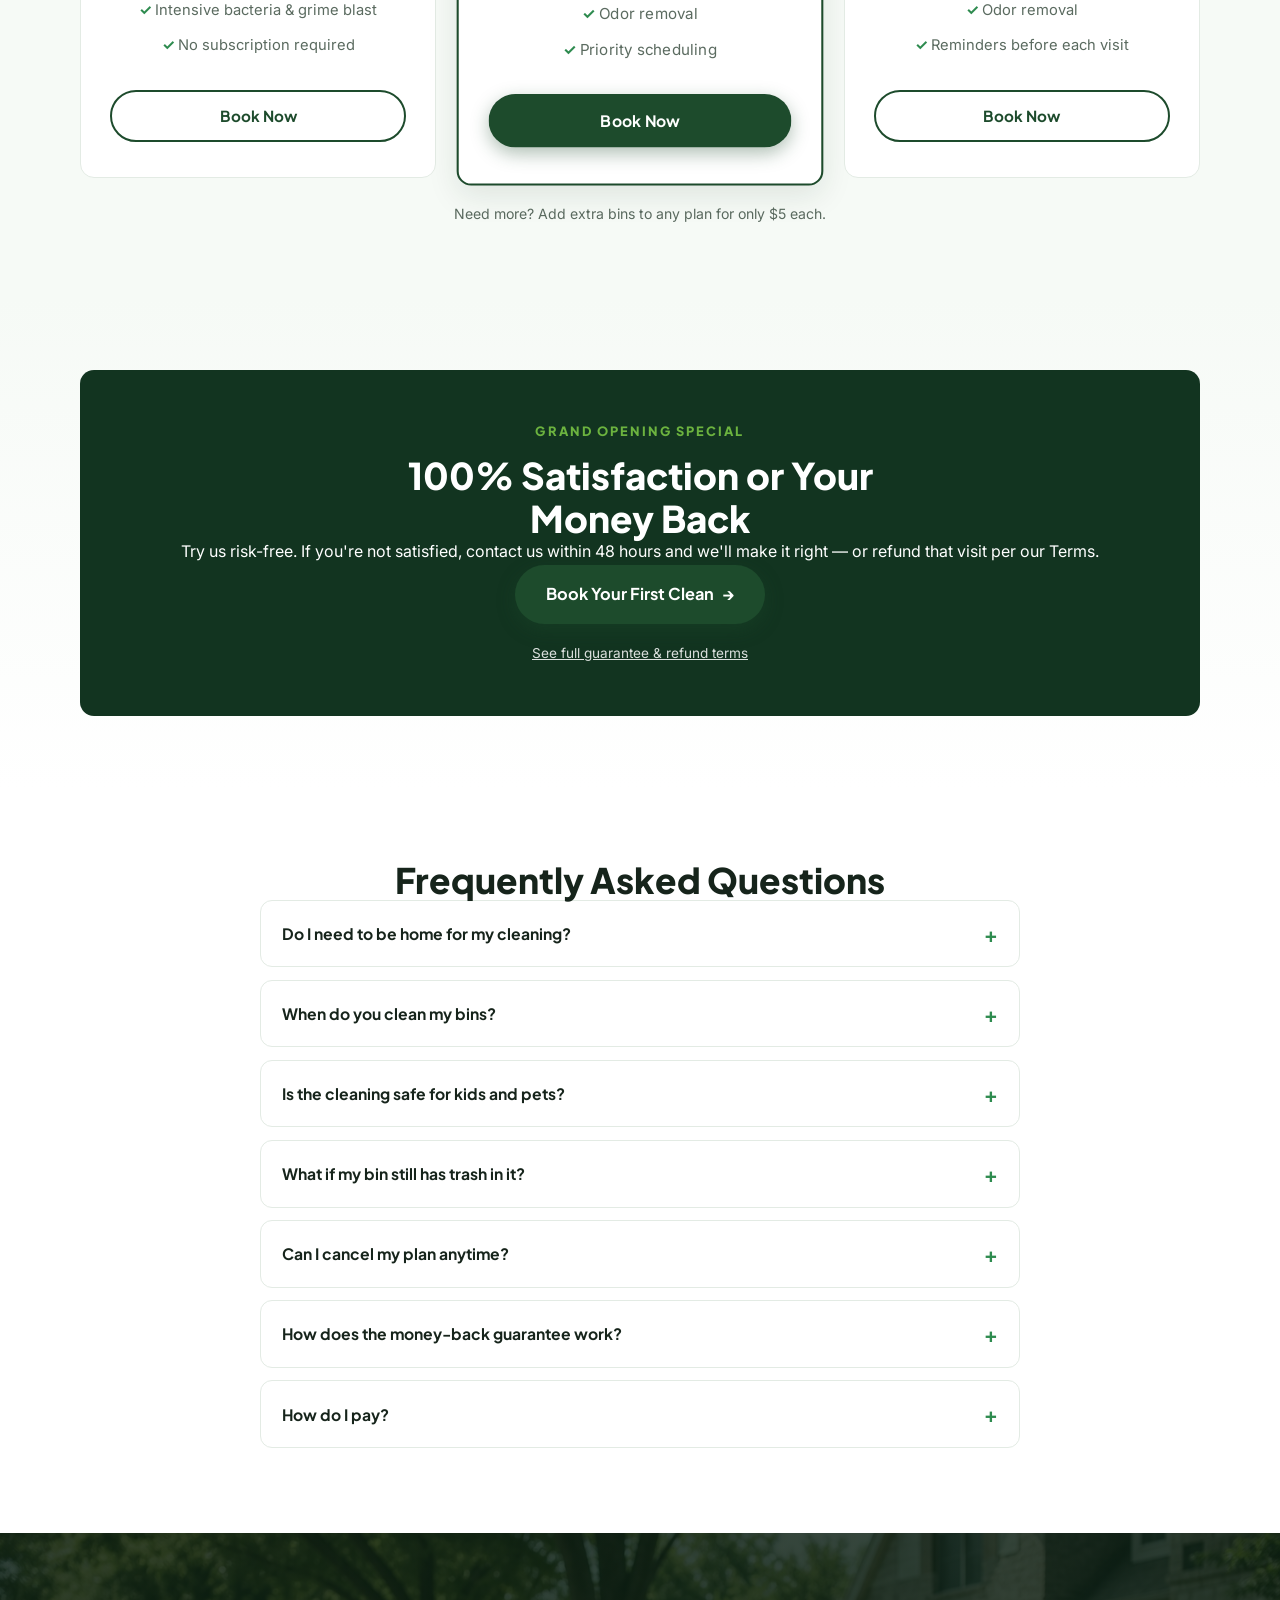
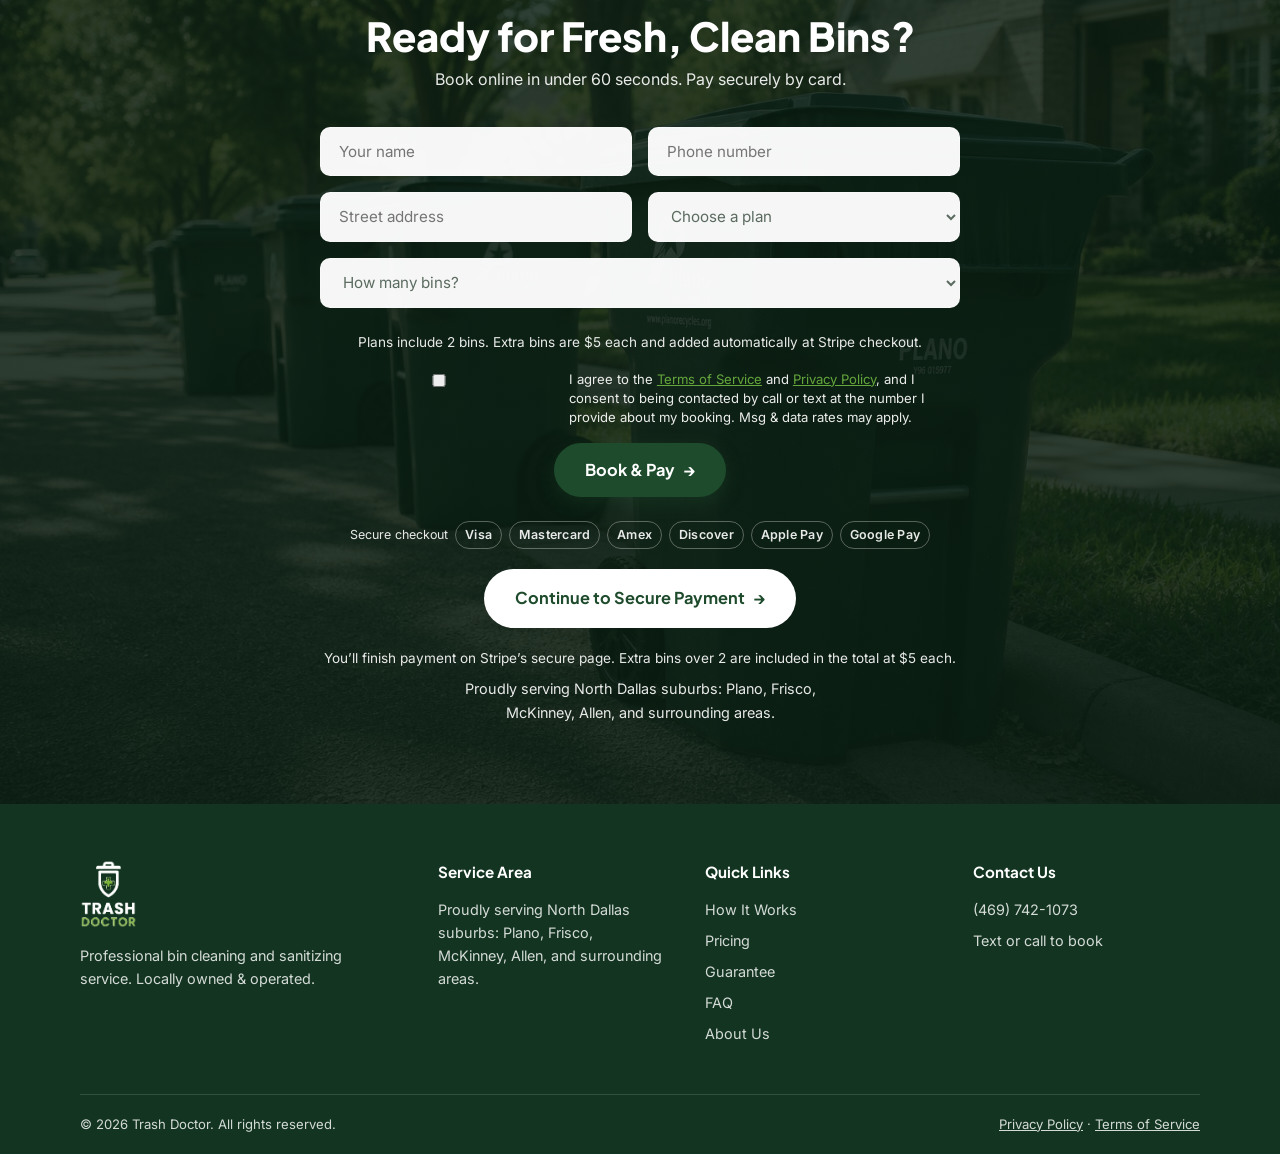
==== commit 264d0e3f: "Charge extra bins at Stripe checkout and refine logo plus size. Route bookings to plan Payment Links" ====
--- a/index.html
+++ b/index.html
@@ -325,10 +325,10 @@
               <option value="4">4 bins (+$10)</option>
               <option value="5">5 bins (+$15)</option>
               <option value="6">6 bins (+$20)</option>
-              <option value="7+">7+ bins (we'll confirm price)</option>
+              <option value="7+">7+ bins (+$20 online; we’ll confirm any more)</option>
             </select>
           </div>
-          <p class="form-hint">Plans include 2 bins. Extra bins are only $5 each (collected when we confirm if over 2).</p>
+          <p class="form-hint">Plans include 2 bins. Extra bins are $5 each and added automatically at Stripe checkout.</p>
           <label class="form-consent">
             <input type="checkbox" name="consent" required />
             <span>I agree to the <a href="terms.html" target="_blank" rel="noopener">Terms of Service</a> and <a href="privacy.html" target="_blank" rel="noopener">Privacy Policy</a>, and I consent to being contacted by call or text at the number I provide about my booking. Msg &amp; data rates may apply.</span>
@@ -346,7 +346,7 @@
           <p class="form-success" id="formSuccess" hidden></p>
           <div class="pay-next" id="payNext" hidden>
             <a class="btn btn-light btn-lg" id="payLink" href="#" rel="noopener">Continue to Secure Payment <span aria-hidden="true">→</span></a>
-            <p class="form-hint">You’ll finish payment on Stripe’s secure page. Extra bins over 2 are confirmed by text if needed.</p>
+            <p class="form-hint">You’ll finish payment on Stripe’s secure page. Extra bins over 2 are included in the total at $5 each.</p>
           </div>
         </form>
         <p class="service-area-line">Proudly serving North Dallas suburbs: Plano, Frisco, McKinney, Allen, and surrounding areas.</p>
--- a/styles.css
+++ b/styles.css
@@ -227,14 +227,14 @@
   background: var(--white);
   border: 3px solid var(--white);
   border-radius: 50%;
-  width: 150px; height: 150px;
+  width: 160px; height: 160px;
   display: grid;
   place-items: center;
   box-shadow: 0 8px 24px rgba(0,0,0,.25);
-  padding: .7rem;
+  padding: .55rem;
 }
 .hero-badge img {
-  width: 92%;
+  width: 78%;
   height: auto;
   object-fit: contain;
 }
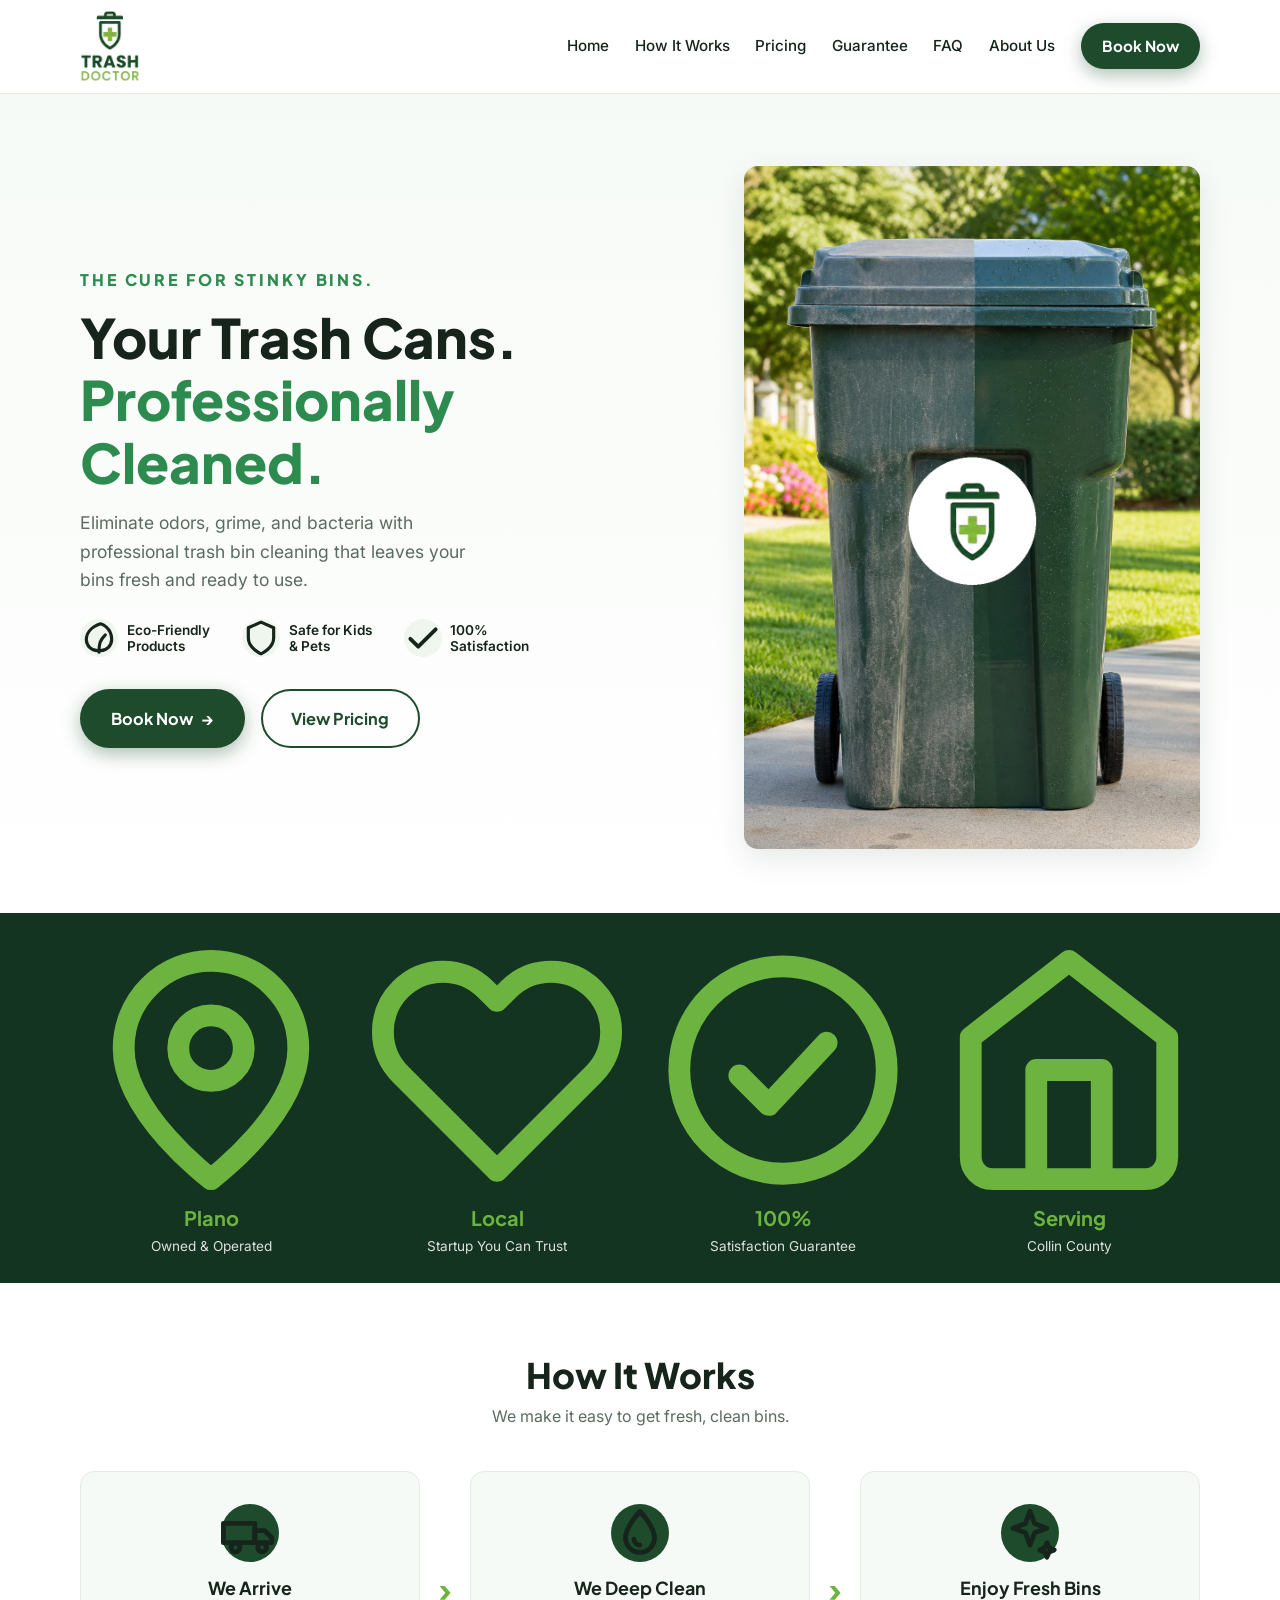
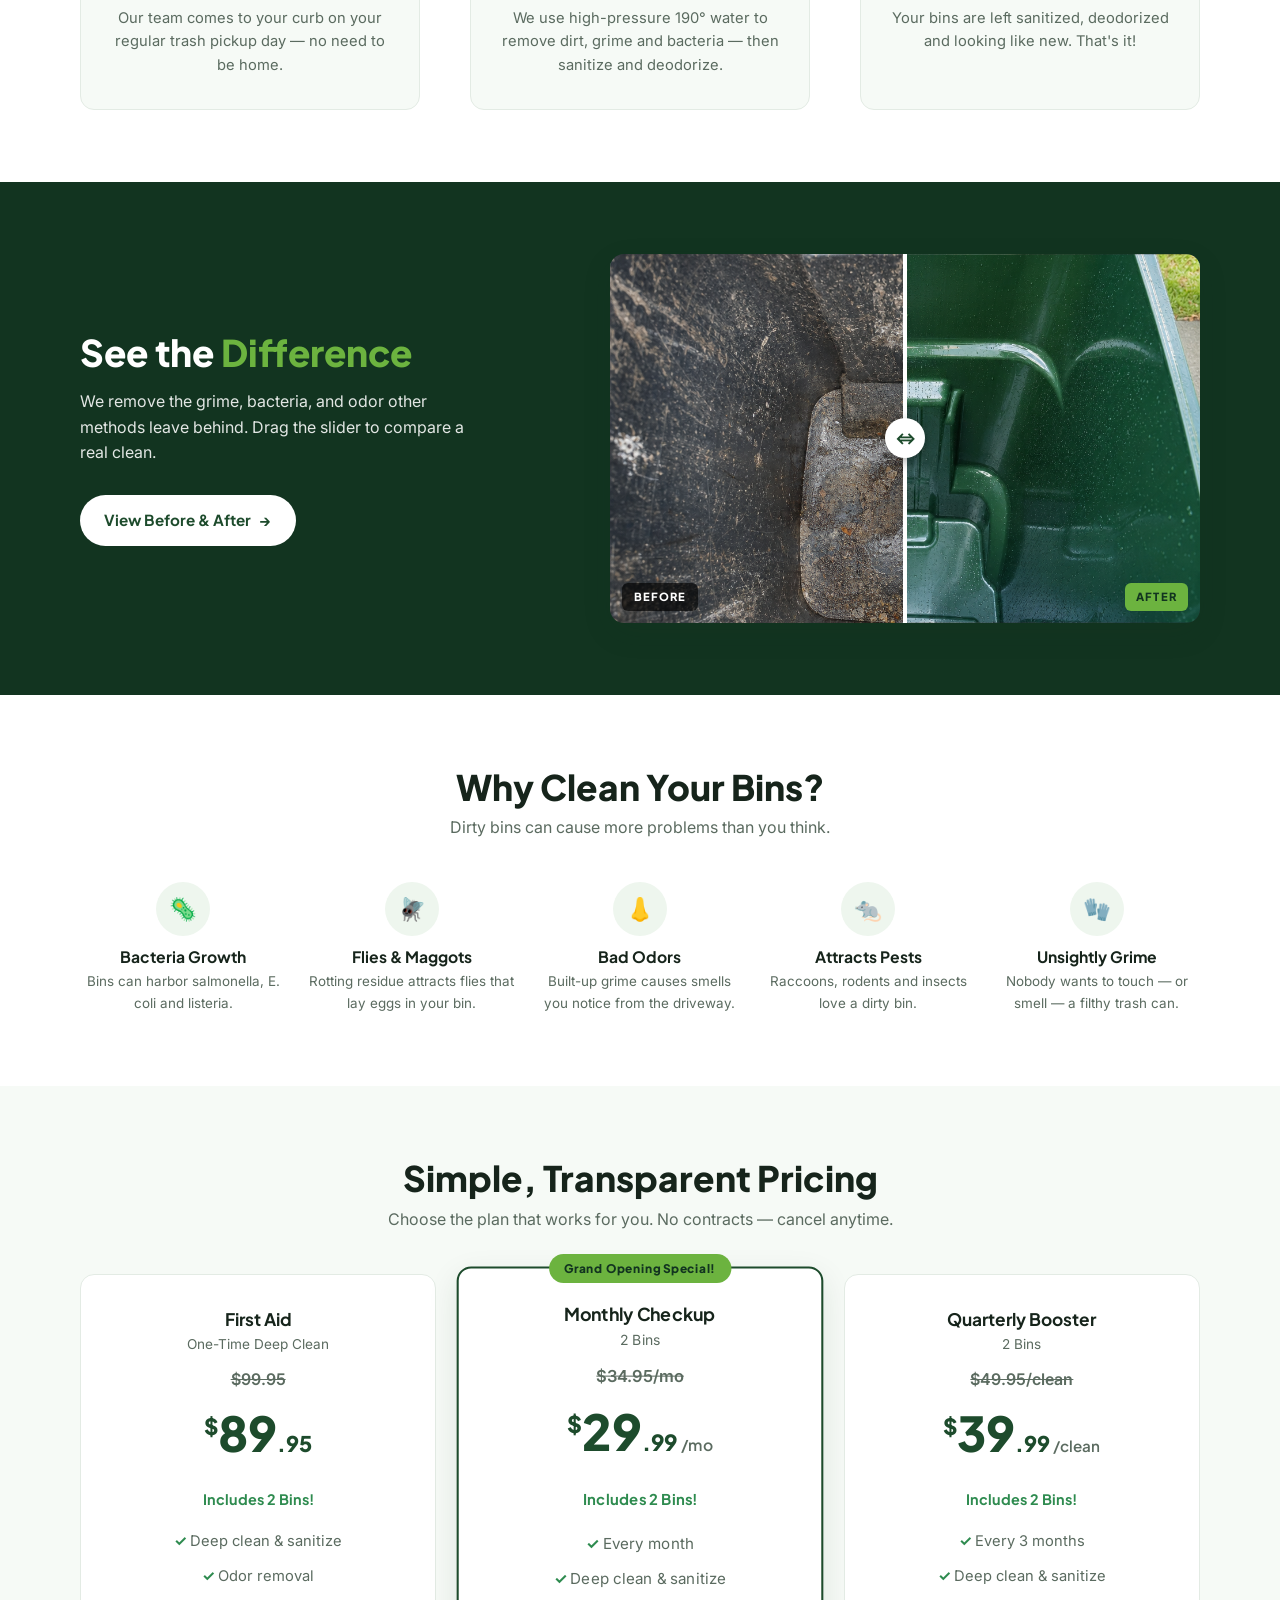
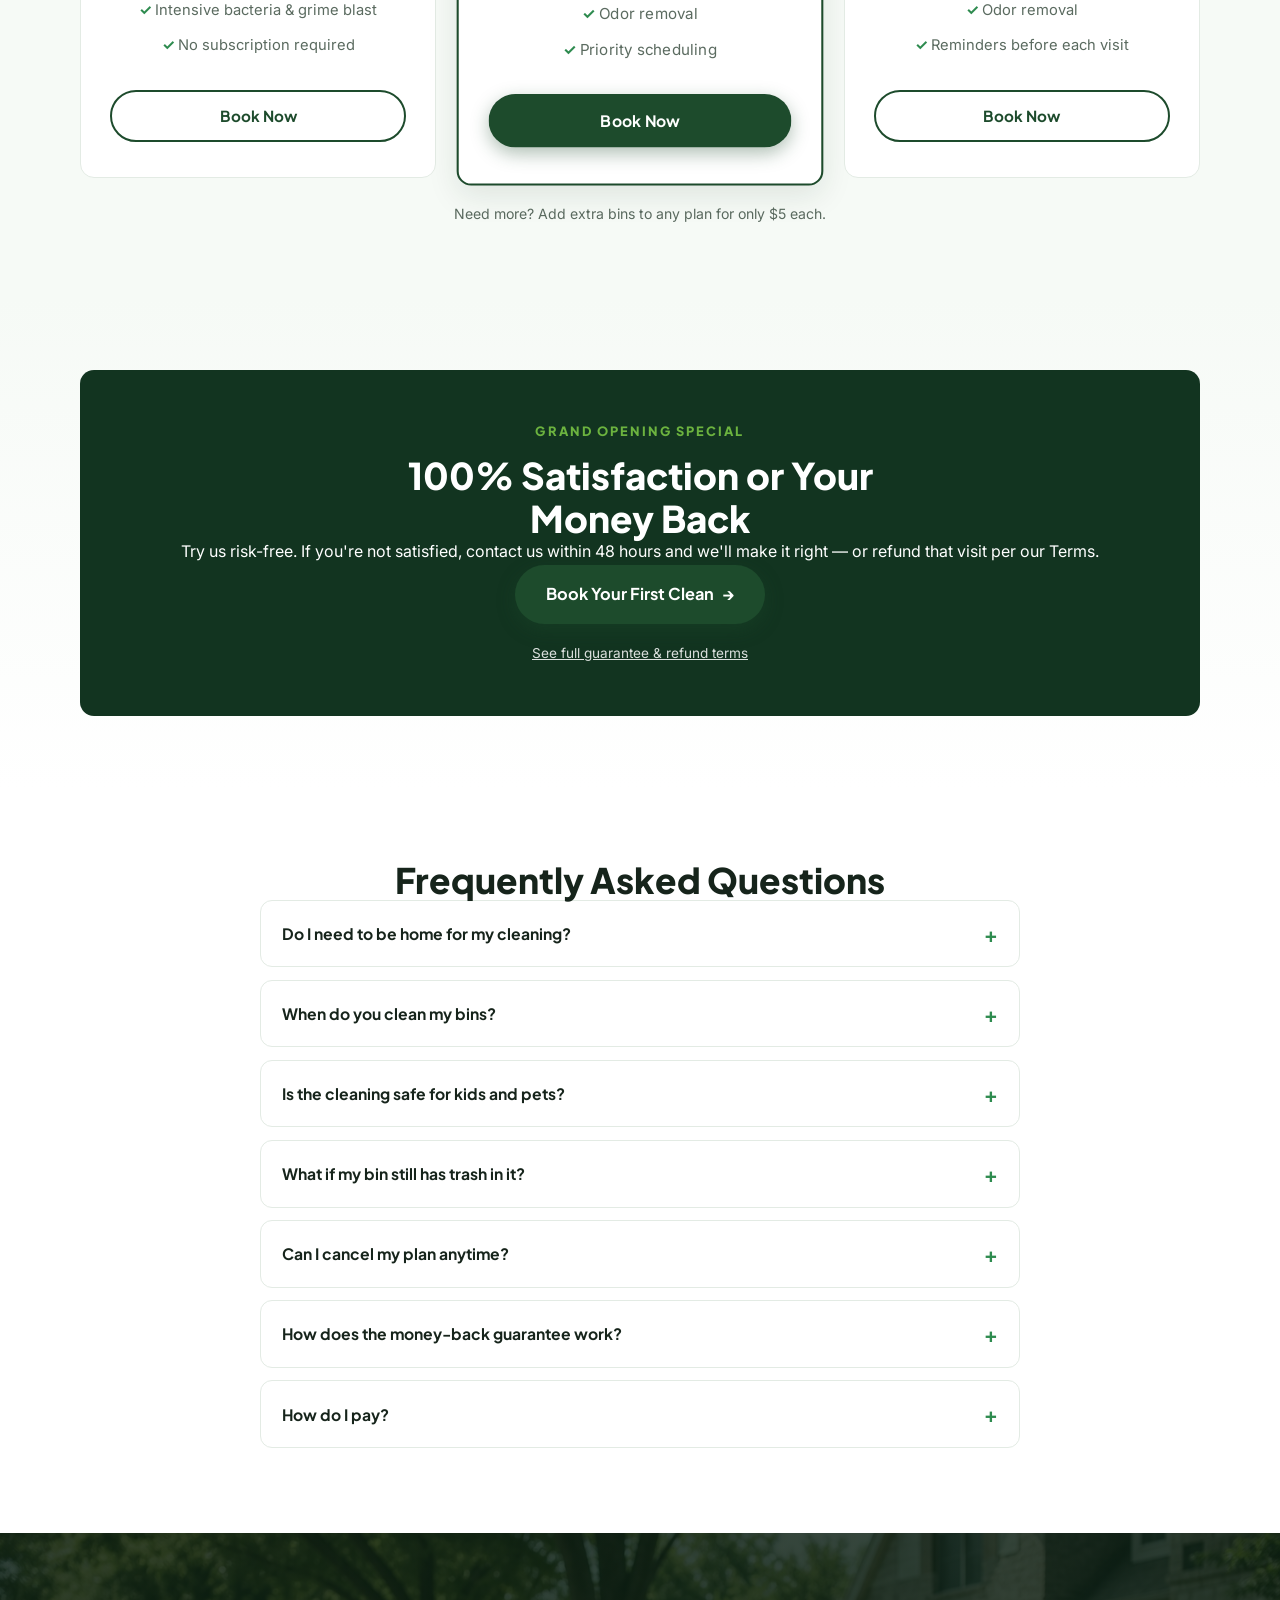
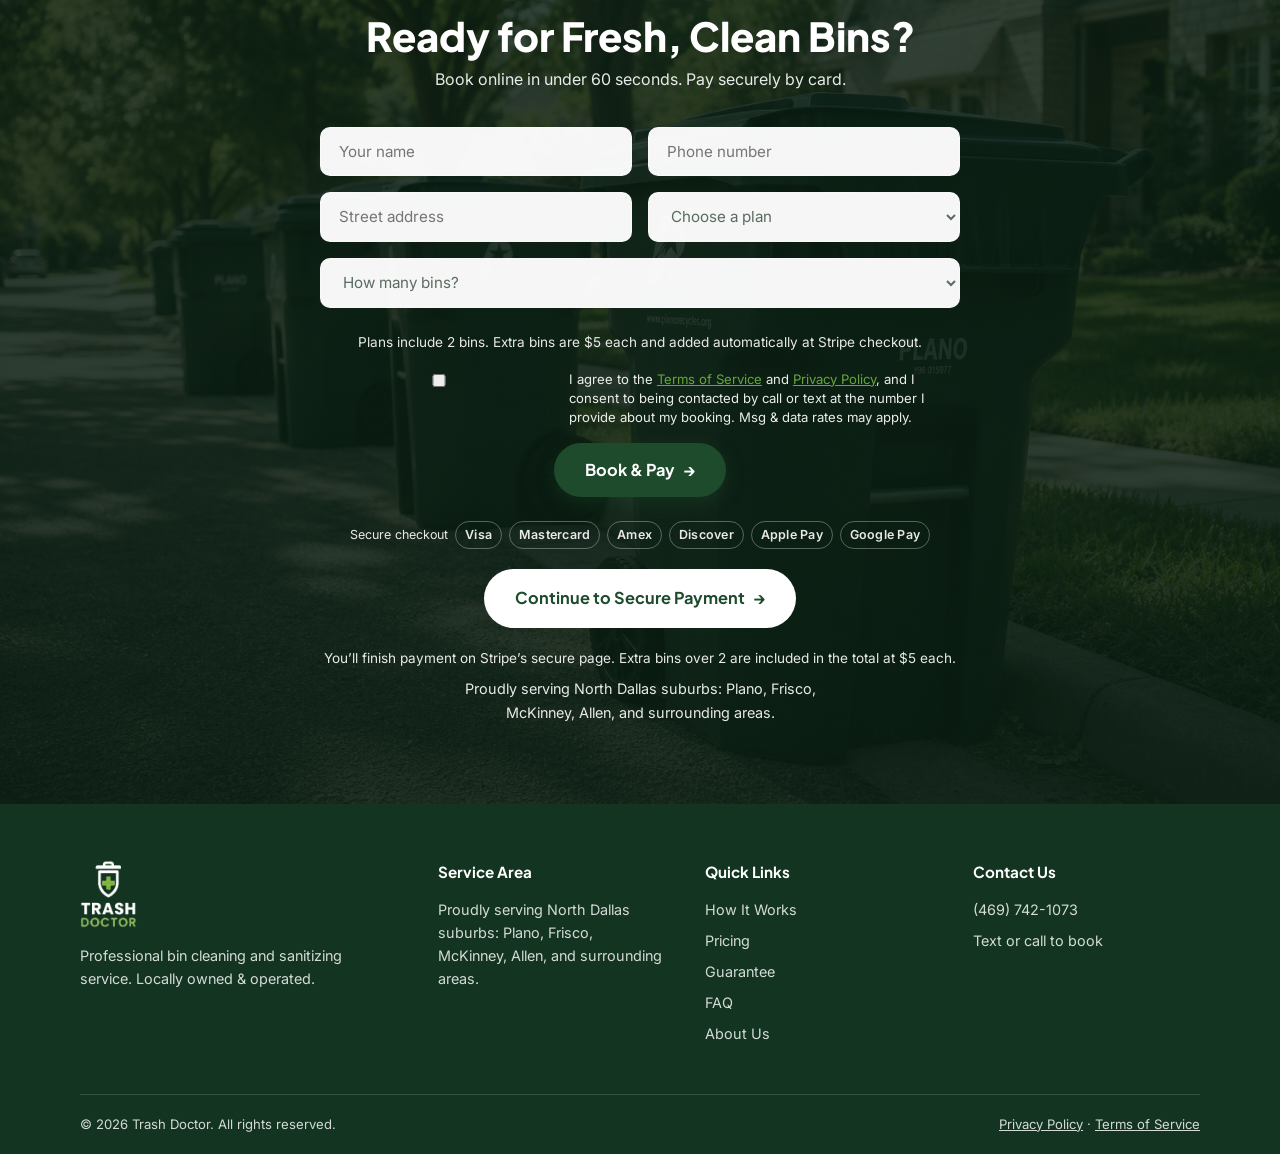
==== commit bc83e834: "Place provided logo image on hero trash can and header. Use the exact logo art (transparent only) in" ====
--- a/index.html
+++ b/index.html
@@ -71,9 +71,6 @@
 
         <div class="hero-photo reveal">
           <img src="assets/hero-bin.jpg" alt="Trash bin shown half dirty and half professionally cleaned" />
-          <div class="hero-badge" aria-hidden="true">
-            <img src="assets/logo-icon.png" alt="" />
-          </div>
         </div>
       </div>
     </section>
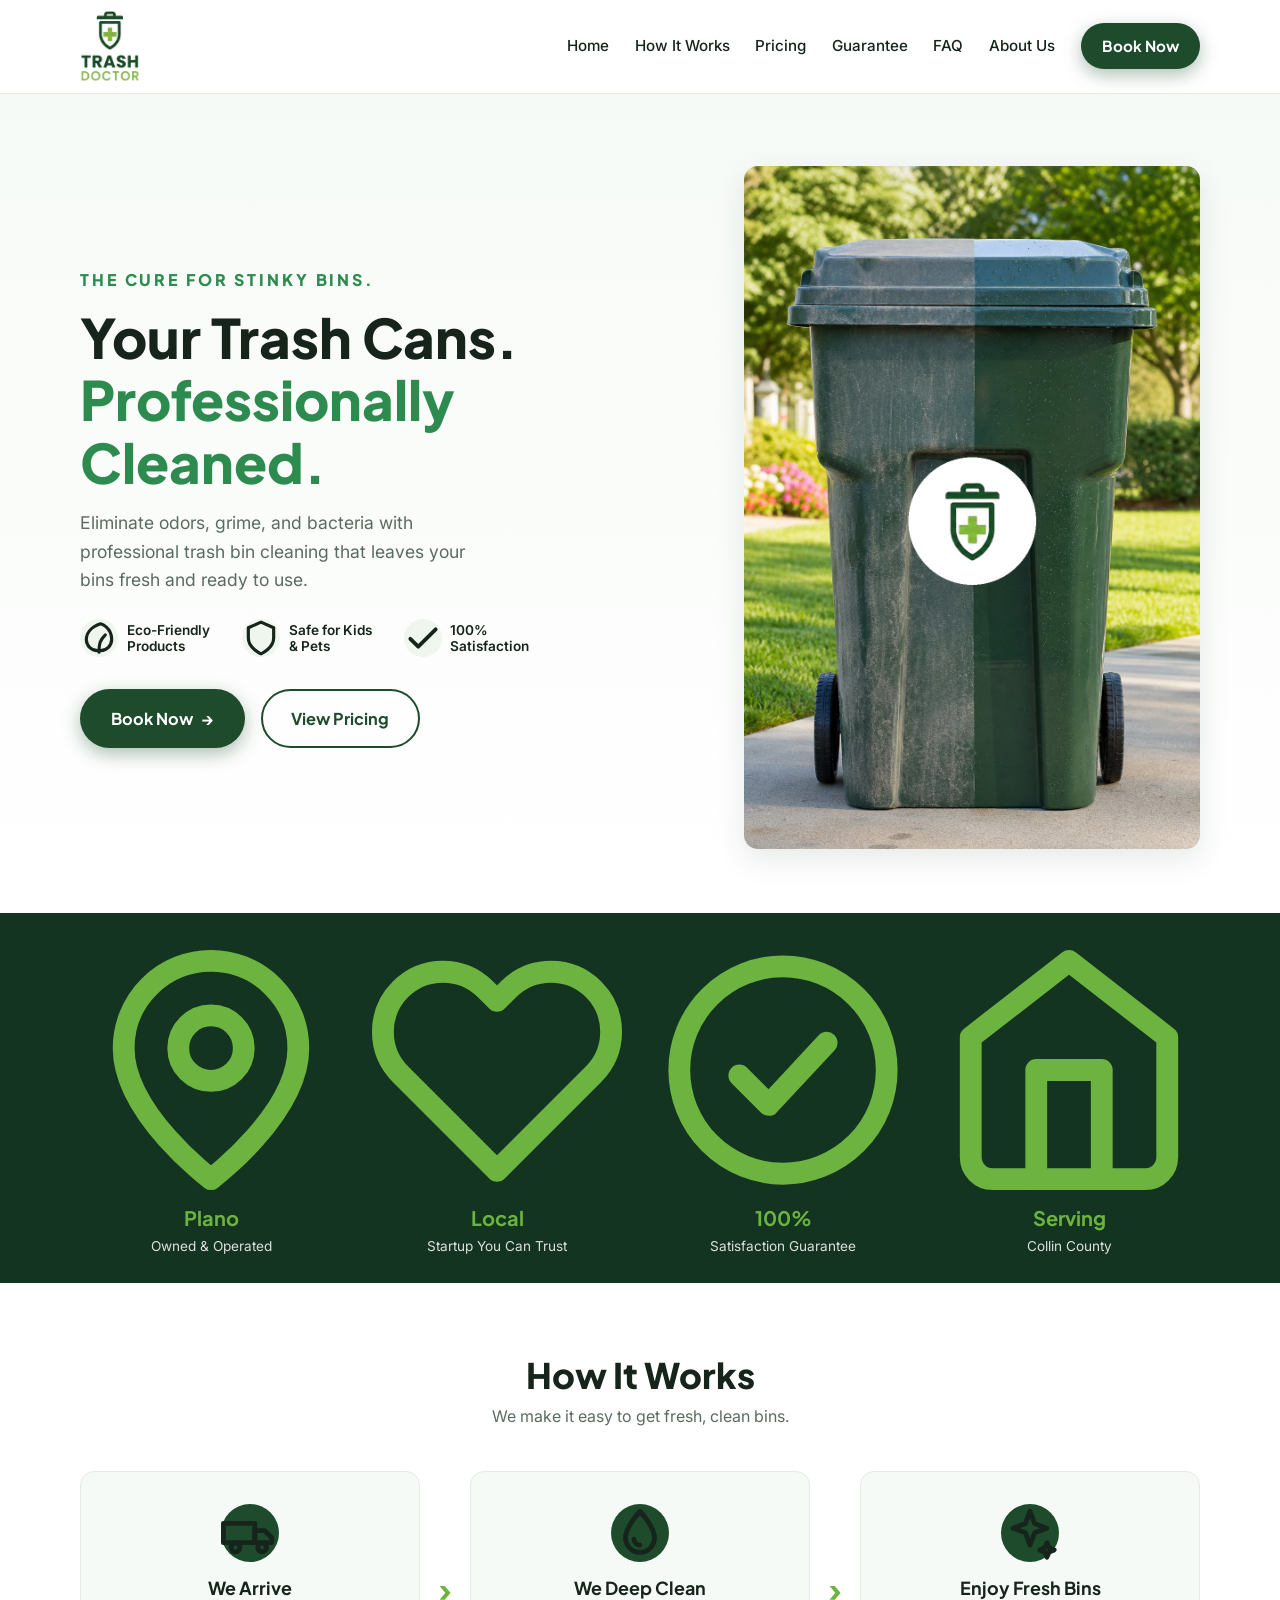
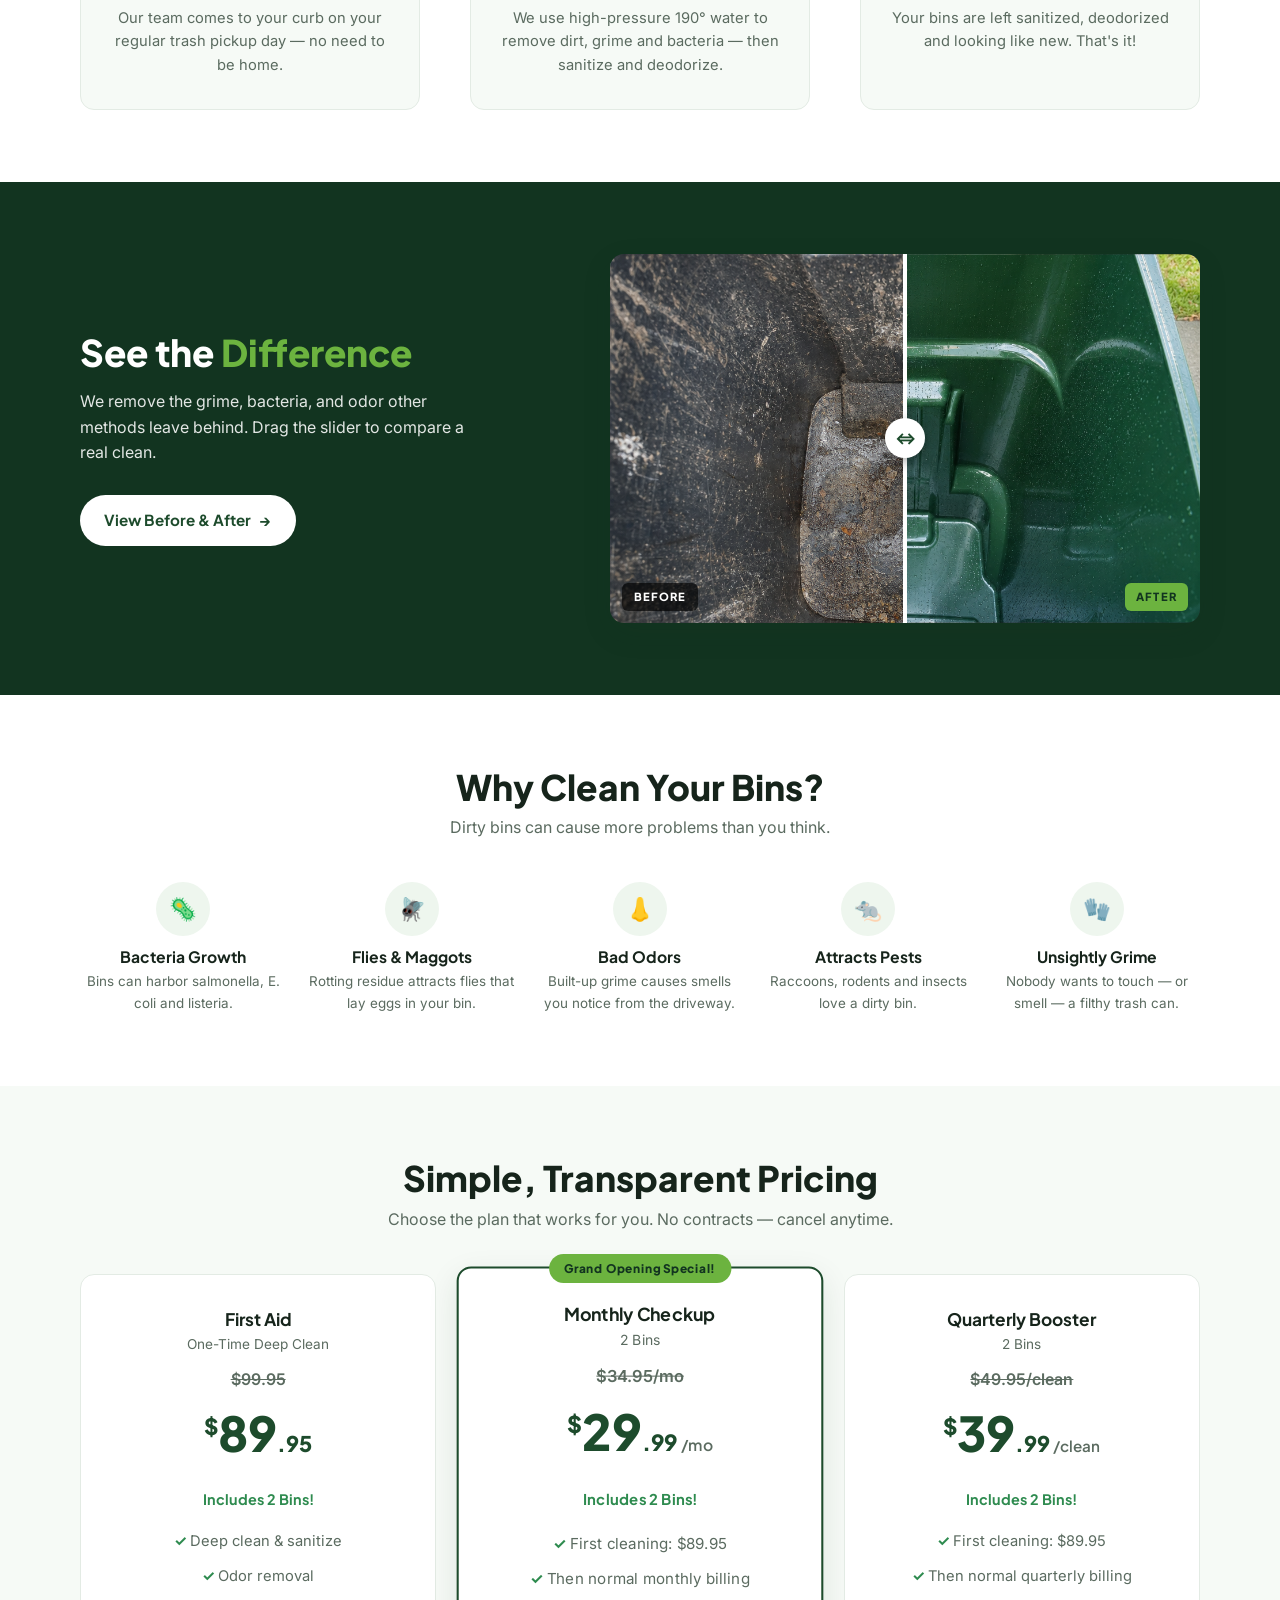
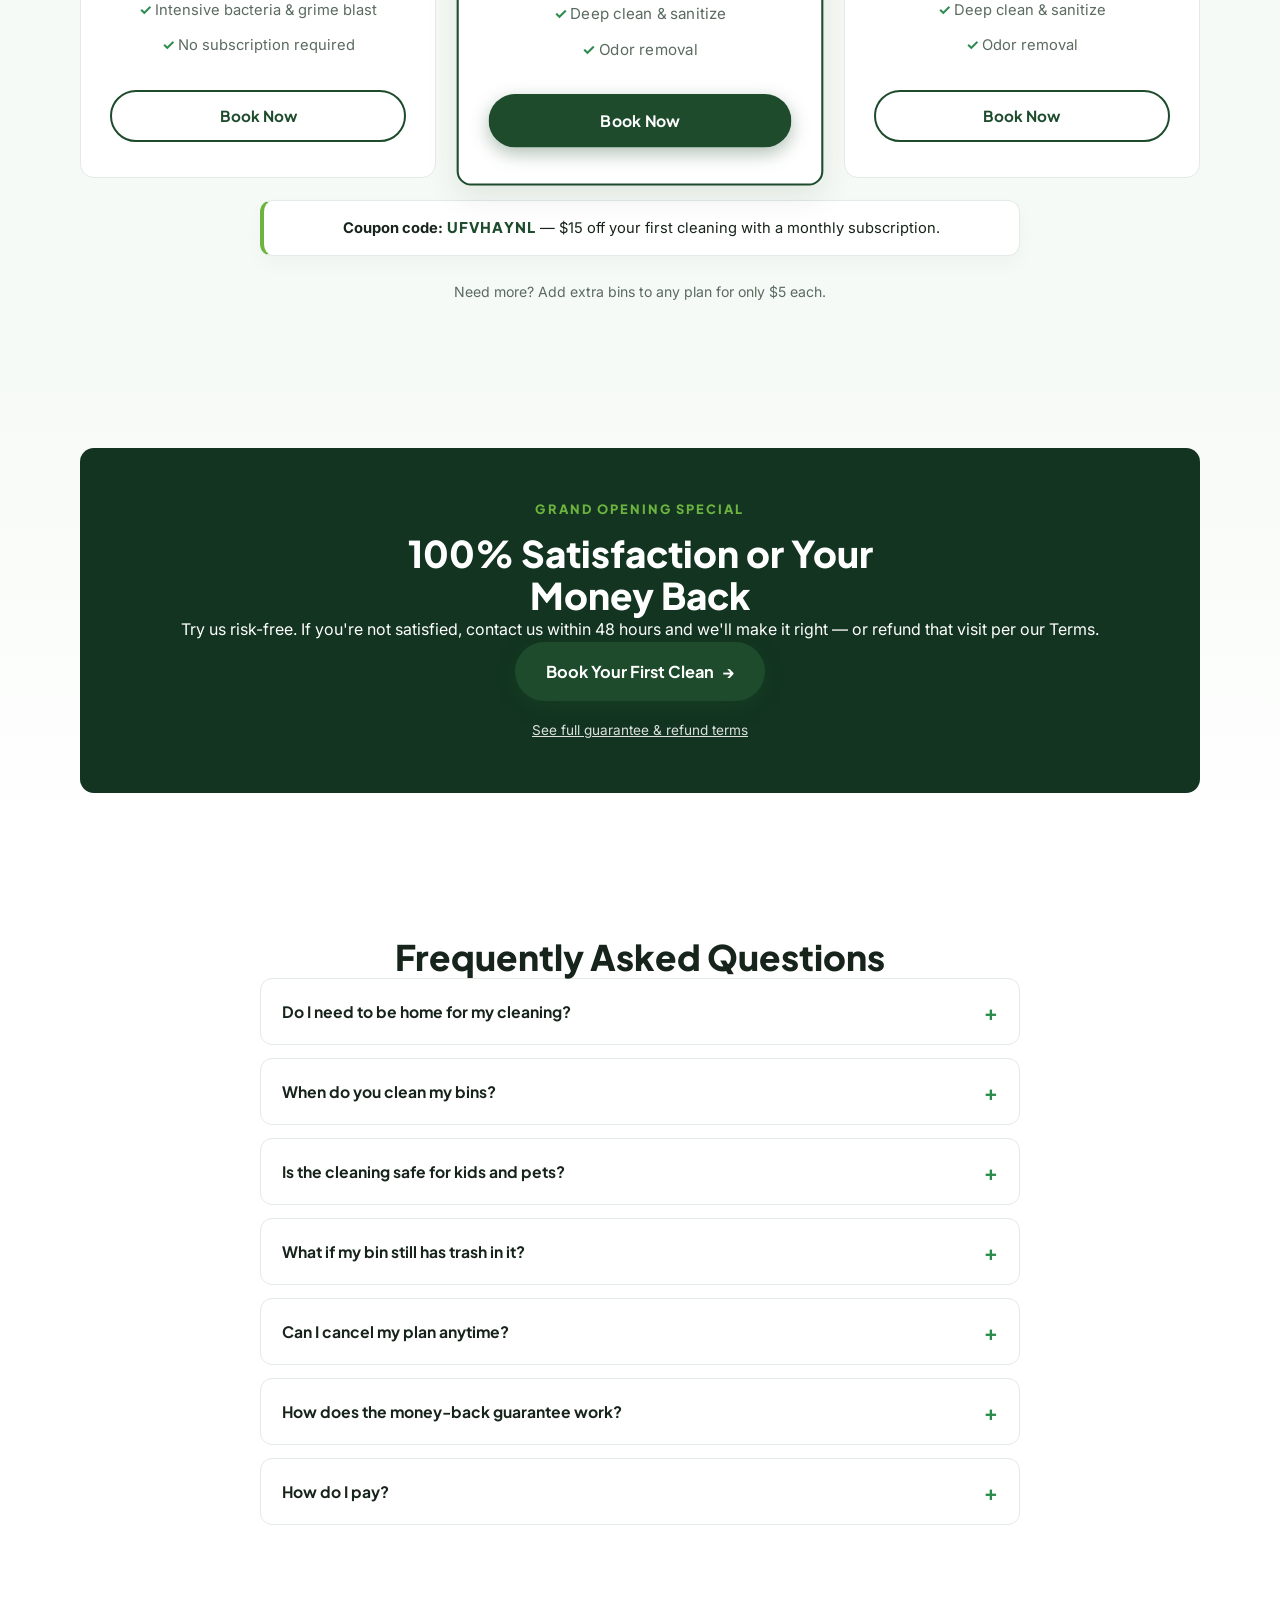
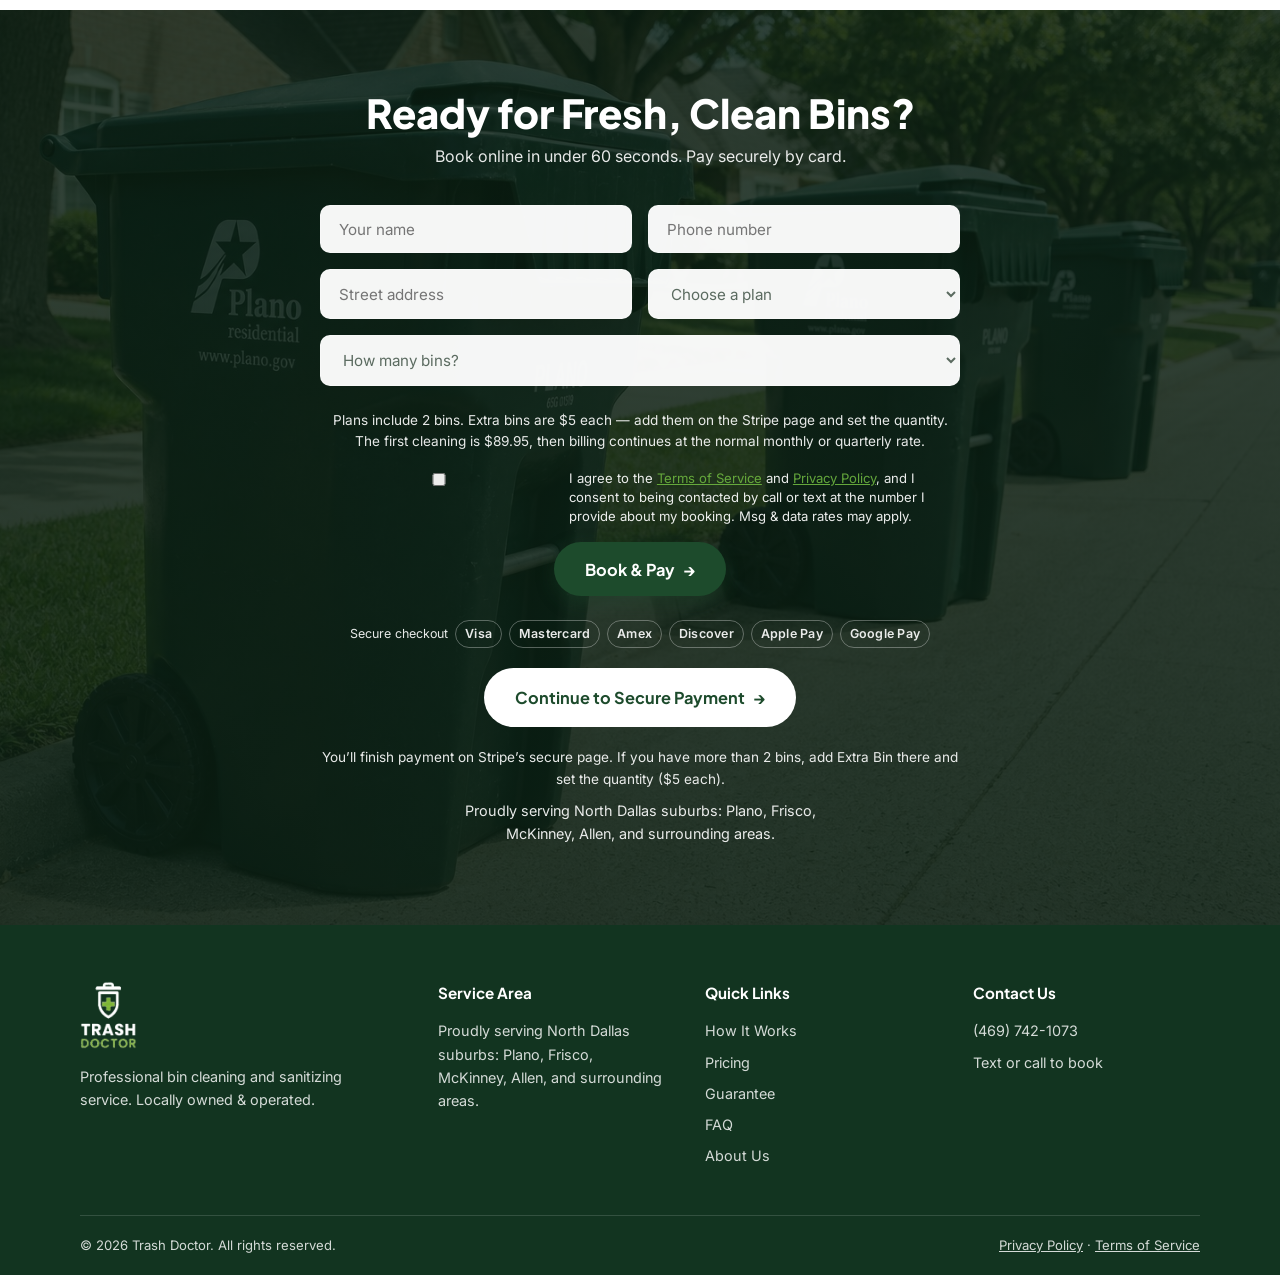
==== commit e29c6b32: "Update Stripe links and coupon offer" ====
--- a/index.html
+++ b/index.html
@@ -216,10 +216,10 @@
             <div class="price"><sup>$</sup>29<span class="cents">.99</span><span class="per">/mo</span></div>
             <p class="price-includes">Includes 2 Bins!</p>
             <ul>
-              <li>Every month</li>
+              <li>First cleaning: $89.95</li>
+              <li>Then normal monthly billing</li>
               <li>Deep clean &amp; sanitize</li>
               <li>Odor removal</li>
-              <li>Priority scheduling</li>
             </ul>
             <a href="#book" class="btn btn-primary">Book Now</a>
           </article>
@@ -231,13 +231,16 @@
             <div class="price"><sup>$</sup>39<span class="cents">.99</span><span class="per">/clean</span></div>
             <p class="price-includes">Includes 2 Bins!</p>
             <ul>
-              <li>Every 3 months</li>
+              <li>First cleaning: $89.95</li>
+              <li>Then normal quarterly billing</li>
               <li>Deep clean &amp; sanitize</li>
               <li>Odor removal</li>
-              <li>Reminders before each visit</li>
             </ul>
             <a href="#book" class="btn btn-outline">Book Now</a>
           </article>
+        </div>
+        <div class="coupon-banner" role="note">
+          <strong>Coupon code:</strong> <span class="coupon-code">UFVHAYNL</span> — $15 off your first cleaning with a monthly subscription.
         </div>
         <p class="price-note">Need more? Add extra bins to any plan for only $5 each.</p>
       </div>
@@ -287,7 +290,7 @@
         </details>
         <details class="faq-item">
           <summary>How do I pay?</summary>
-          <p>After you submit your booking, you’ll go to our secure Stripe checkout to pay by card (Visa, Mastercard, Amex, Discover) or Apple Pay / Google Pay where available. Plan prices cover 2 bins; if you need more, we’ll confirm the small extra-bin fee before or after checkout.</p>
+          <p>After you submit your booking, you’ll go to our secure Stripe checkout. The first cleaning is $89.95. After that, billing continues at the normal monthly or quarterly rate. Extra bins over 2 are $5 each — add Extra Bin on the Stripe page and set the quantity.</p>
         </details>
       </div>
     </section>
@@ -308,8 +311,8 @@
             <input type="text" name="address" placeholder="Street address" required />
             <select name="plan" id="planSelect" required>
               <option value="" disabled selected>Choose a plan</option>
-              <option value="monthly">Monthly Checkup — $29.99/mo (includes 2 bins)</option>
-              <option value="quarterly">Quarterly Booster — $39.99/clean (includes 2 bins)</option>
+              <option value="monthly">Monthly Checkup — $89.95 first clean, then $29.99/mo after 30 days (2 bins)</option>
+              <option value="quarterly">Quarterly Booster — $89.95 first clean, then $39.99/qtr after 90 days (2 bins)</option>
               <option value="firstaid">First Aid (One-Time Deep Clean) — $89.95 (includes 2 bins)</option>
             </select>
           </div>
@@ -325,7 +328,7 @@
               <option value="7+">7+ bins (+$20 online; we’ll confirm any more)</option>
             </select>
           </div>
-          <p class="form-hint">Plans include 2 bins. Extra bins are $5 each and added automatically at Stripe checkout.</p>
+          <p class="form-hint">Plans include 2 bins. Extra bins are $5 each — add them on the Stripe page and set the quantity. The first cleaning is $89.95, then billing continues at the normal monthly or quarterly rate.</p>
           <label class="form-consent">
             <input type="checkbox" name="consent" required />
             <span>I agree to the <a href="terms.html" target="_blank" rel="noopener">Terms of Service</a> and <a href="privacy.html" target="_blank" rel="noopener">Privacy Policy</a>, and I consent to being contacted by call or text at the number I provide about my booking. Msg &amp; data rates may apply.</span>
@@ -343,7 +346,7 @@
           <p class="form-success" id="formSuccess" hidden></p>
           <div class="pay-next" id="payNext" hidden>
             <a class="btn btn-light btn-lg" id="payLink" href="#" rel="noopener">Continue to Secure Payment <span aria-hidden="true">→</span></a>
-            <p class="form-hint">You’ll finish payment on Stripe’s secure page. Extra bins over 2 are included in the total at $5 each.</p>
+            <p class="form-hint">You’ll finish payment on Stripe’s secure page. If you have more than 2 bins, add Extra Bin there and set the quantity ($5 each).</p>
           </div>
         </form>
         <p class="service-area-line">Proudly serving North Dallas suburbs: Plano, Frisco, McKinney, Allen, and surrounding areas.</p>
--- a/styles.css
+++ b/styles.css
@@ -526,6 +526,29 @@
   color: var(--ink-soft);
   font-size: .88rem;
   margin-top: 1.6rem;
+}
+
+.coupon-banner {
+  margin: 1.4rem auto 0;
+  max-width: 760px;
+  text-align: center;
+  background: var(--white);
+  border: 1px solid var(--line);
+  border-left: 4px solid var(--green-accent);
+  border-radius: 12px;
+  padding: .9rem 1.1rem;
+  color: var(--ink);
+  font-size: .92rem;
+  box-shadow: 0 8px 20px rgba(0,0,0,.03);
+}
+
+.coupon-code {
+  display: inline-block;
+  font-family: var(--font-head);
+  font-weight: 800;
+  letter-spacing: .08em;
+  color: var(--green-800);
+  text-transform: uppercase;
 }
 
 /* ============ Guarantee / Grand Opening ============ */
